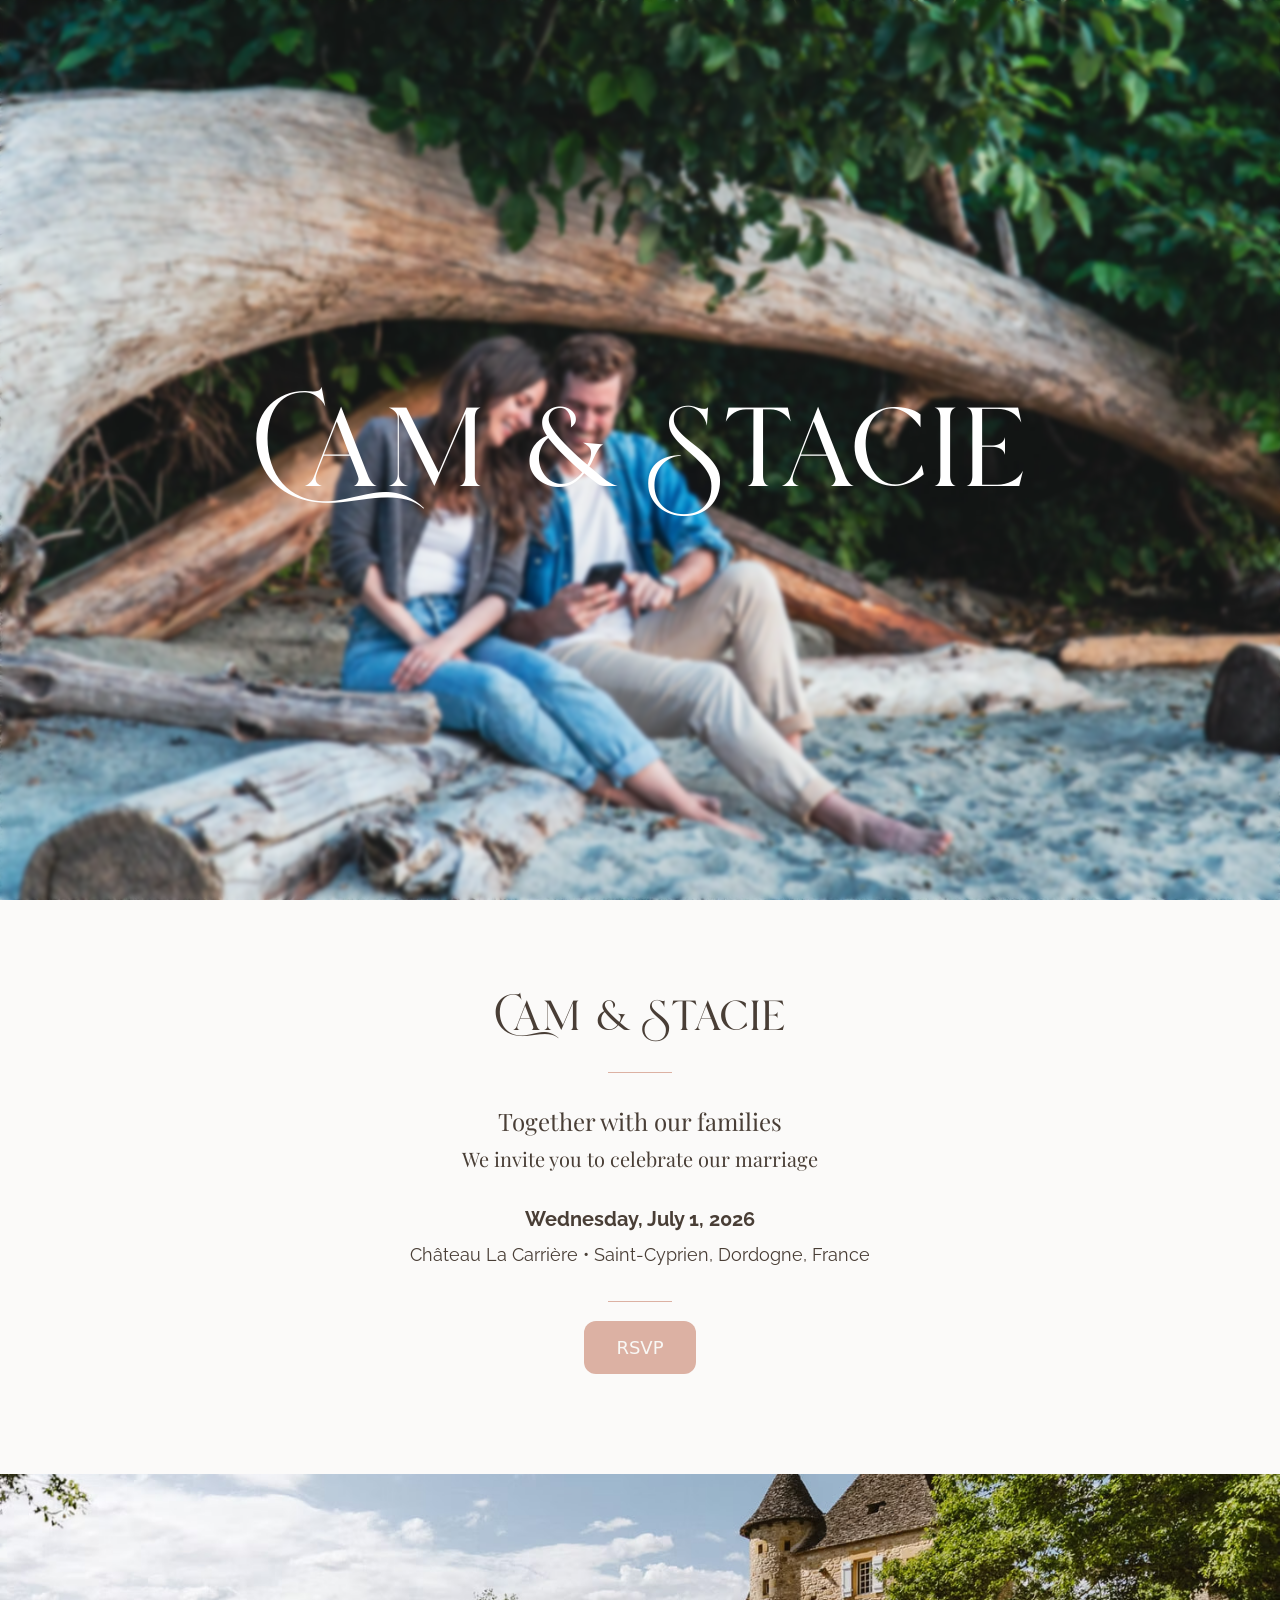
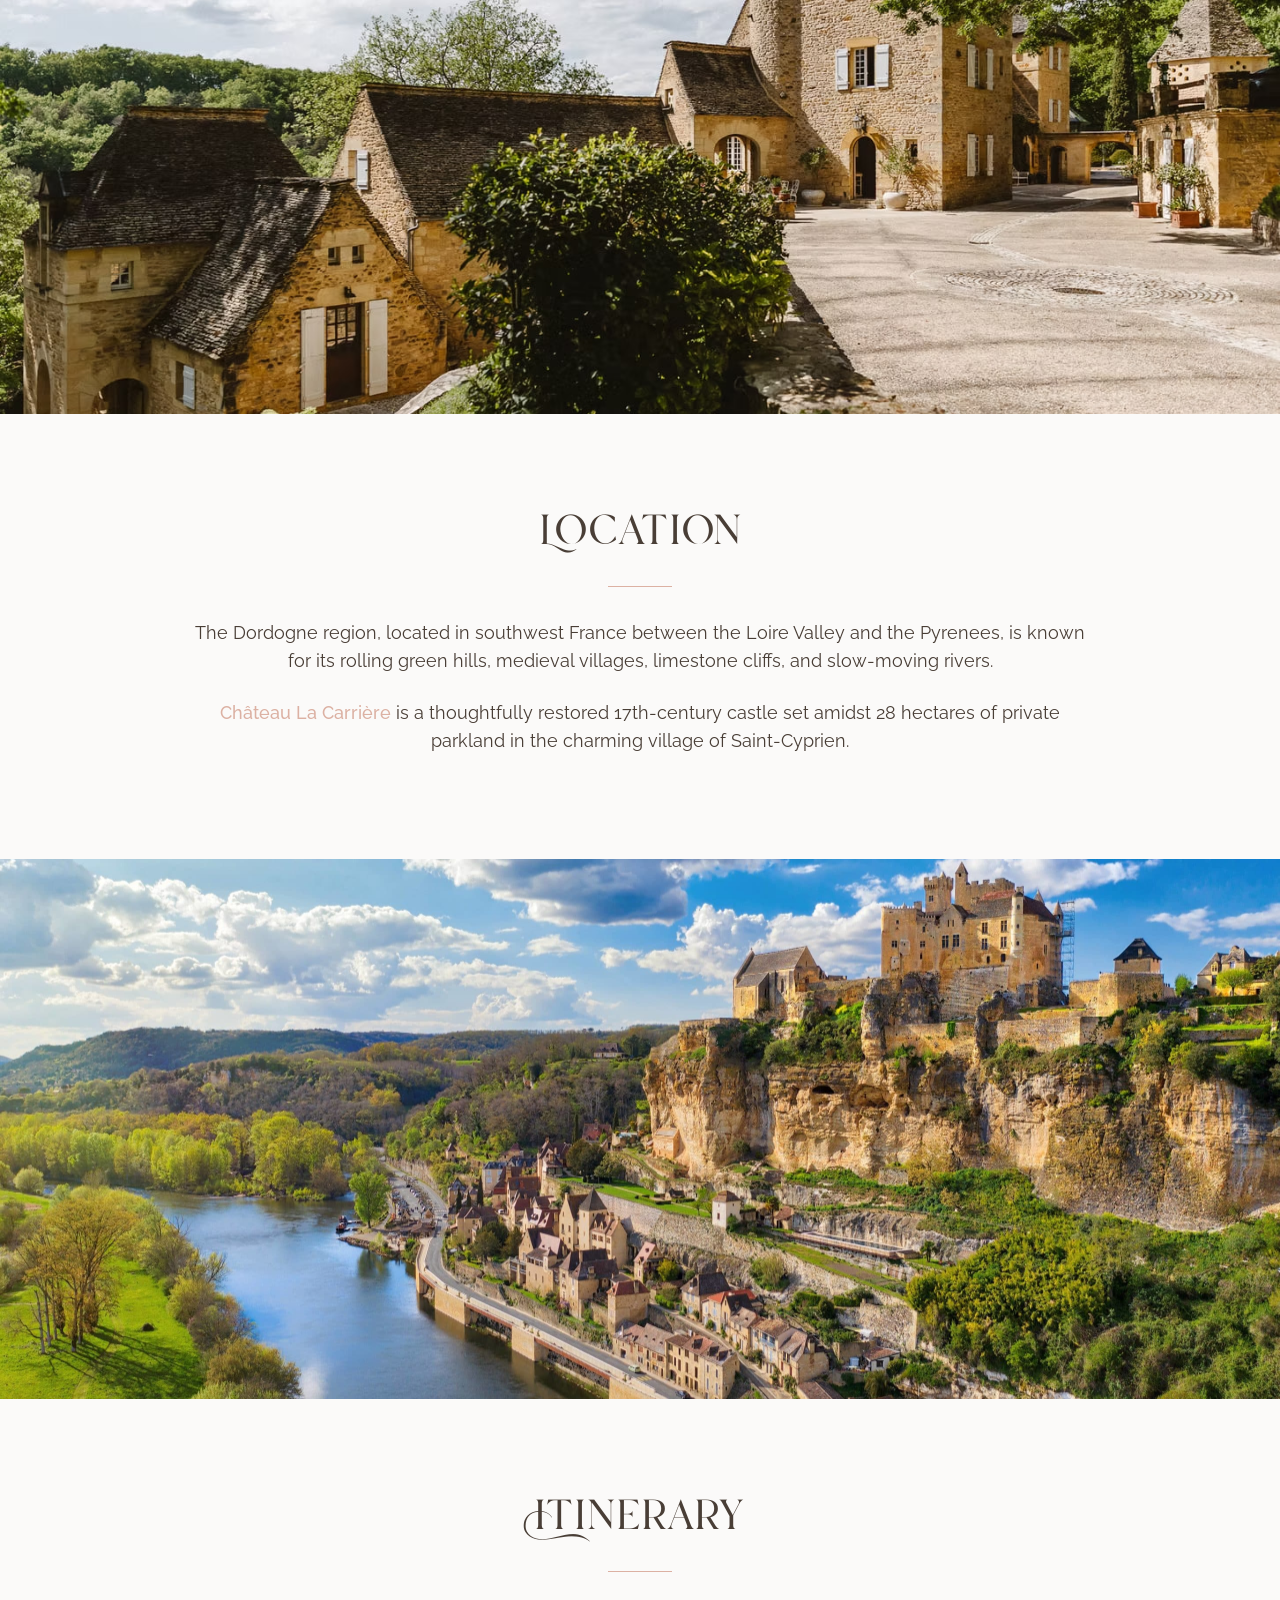
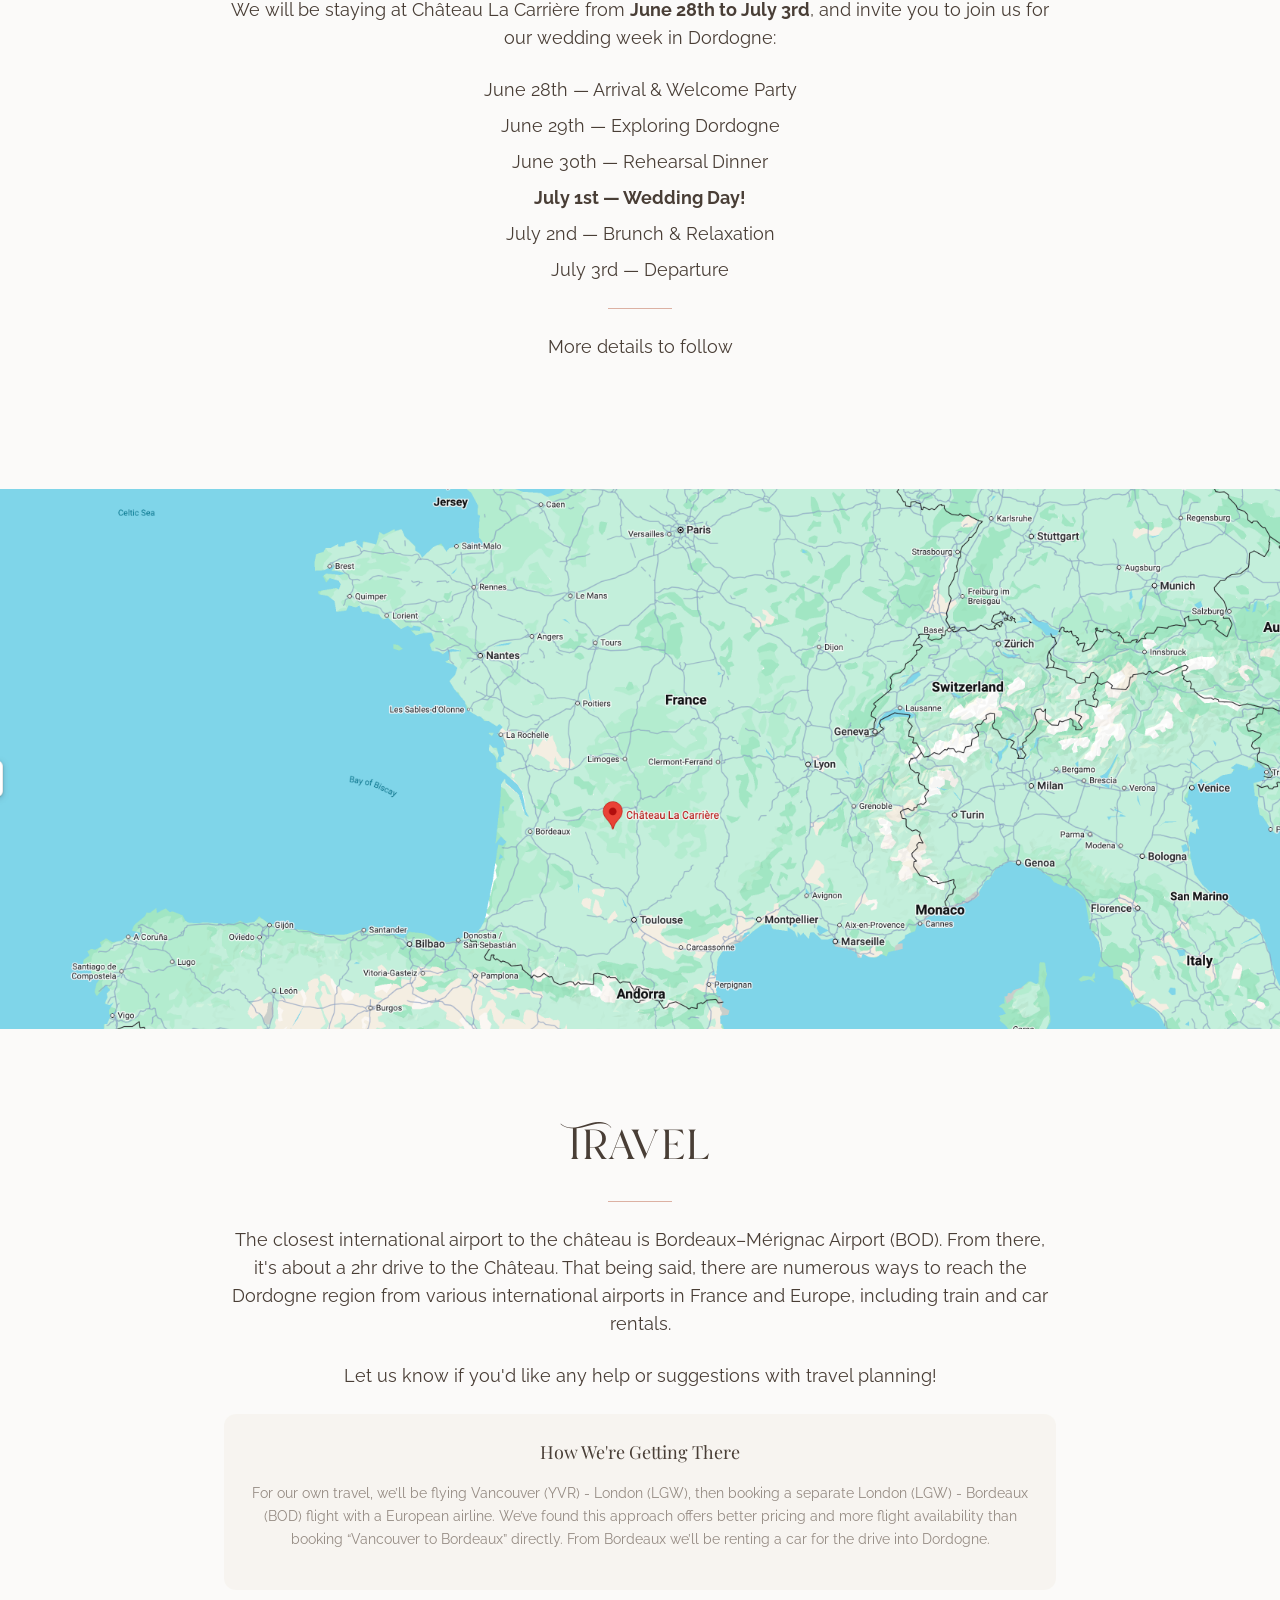
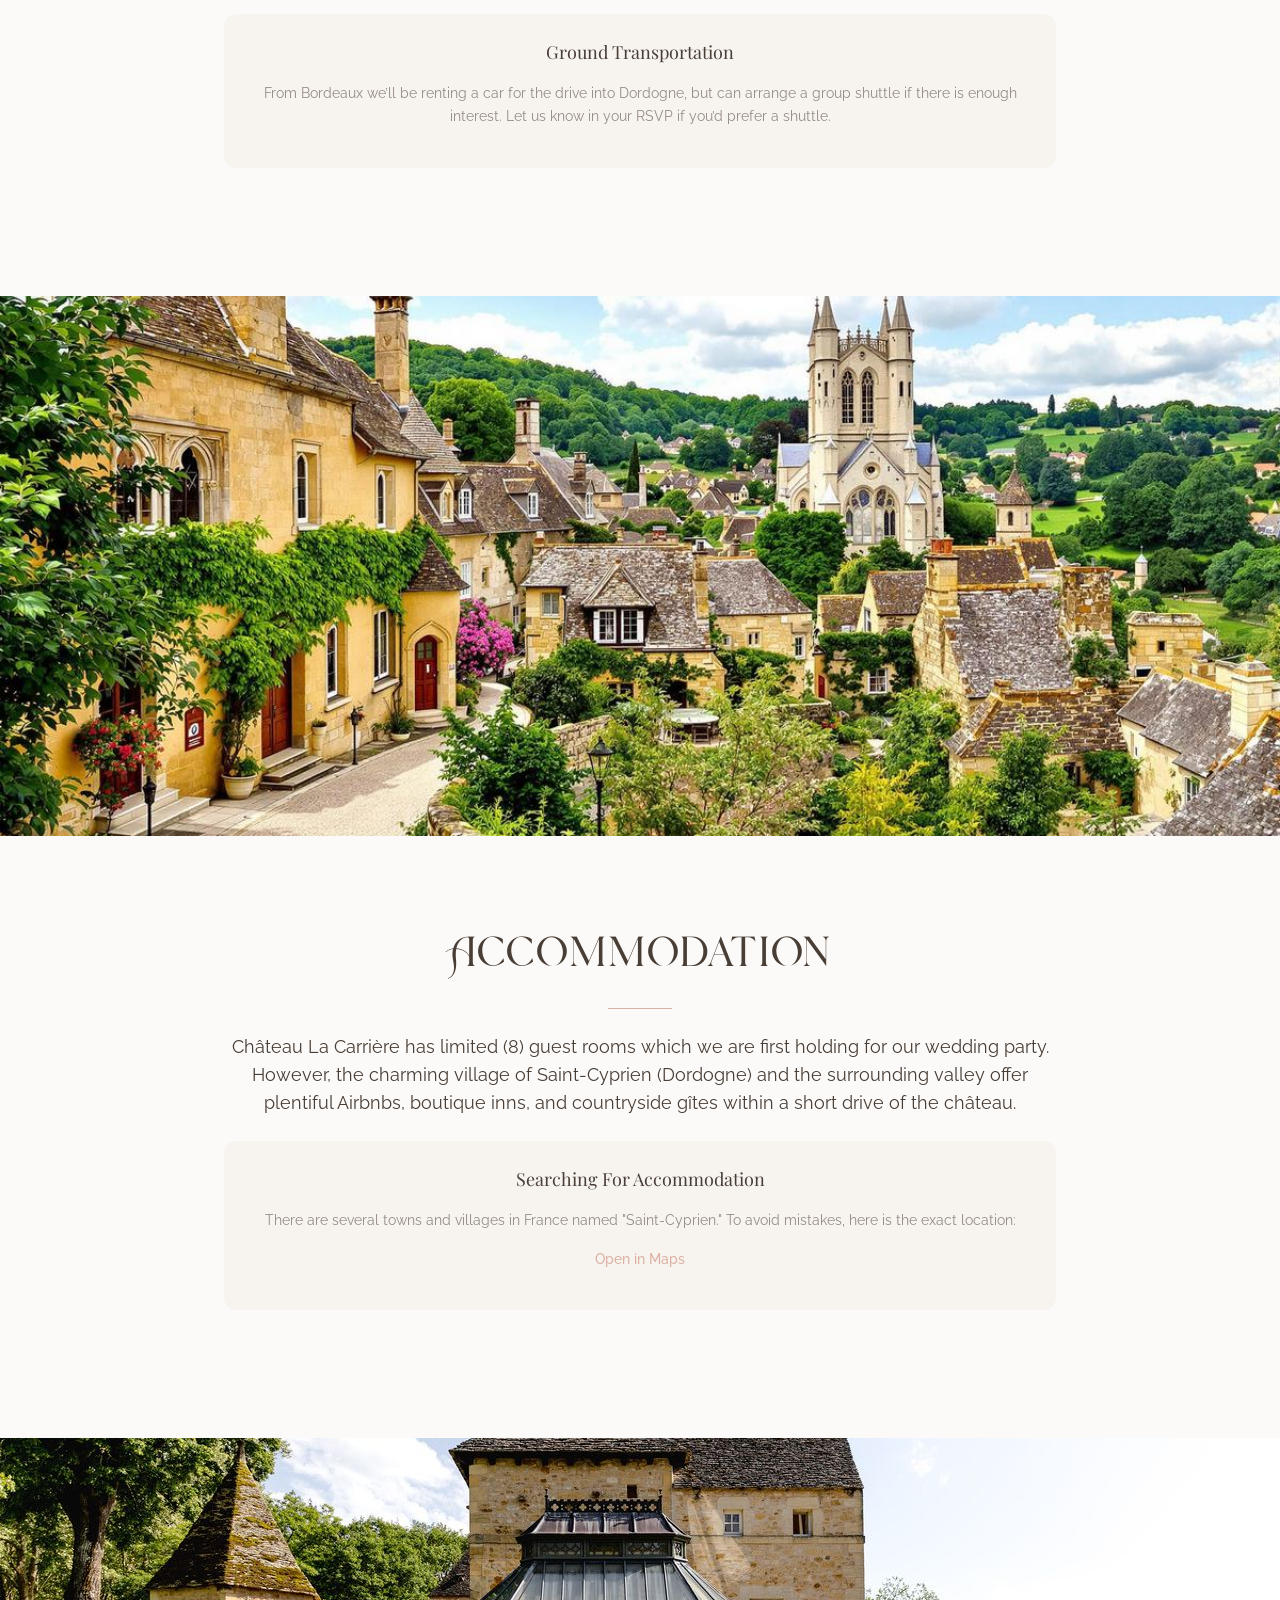
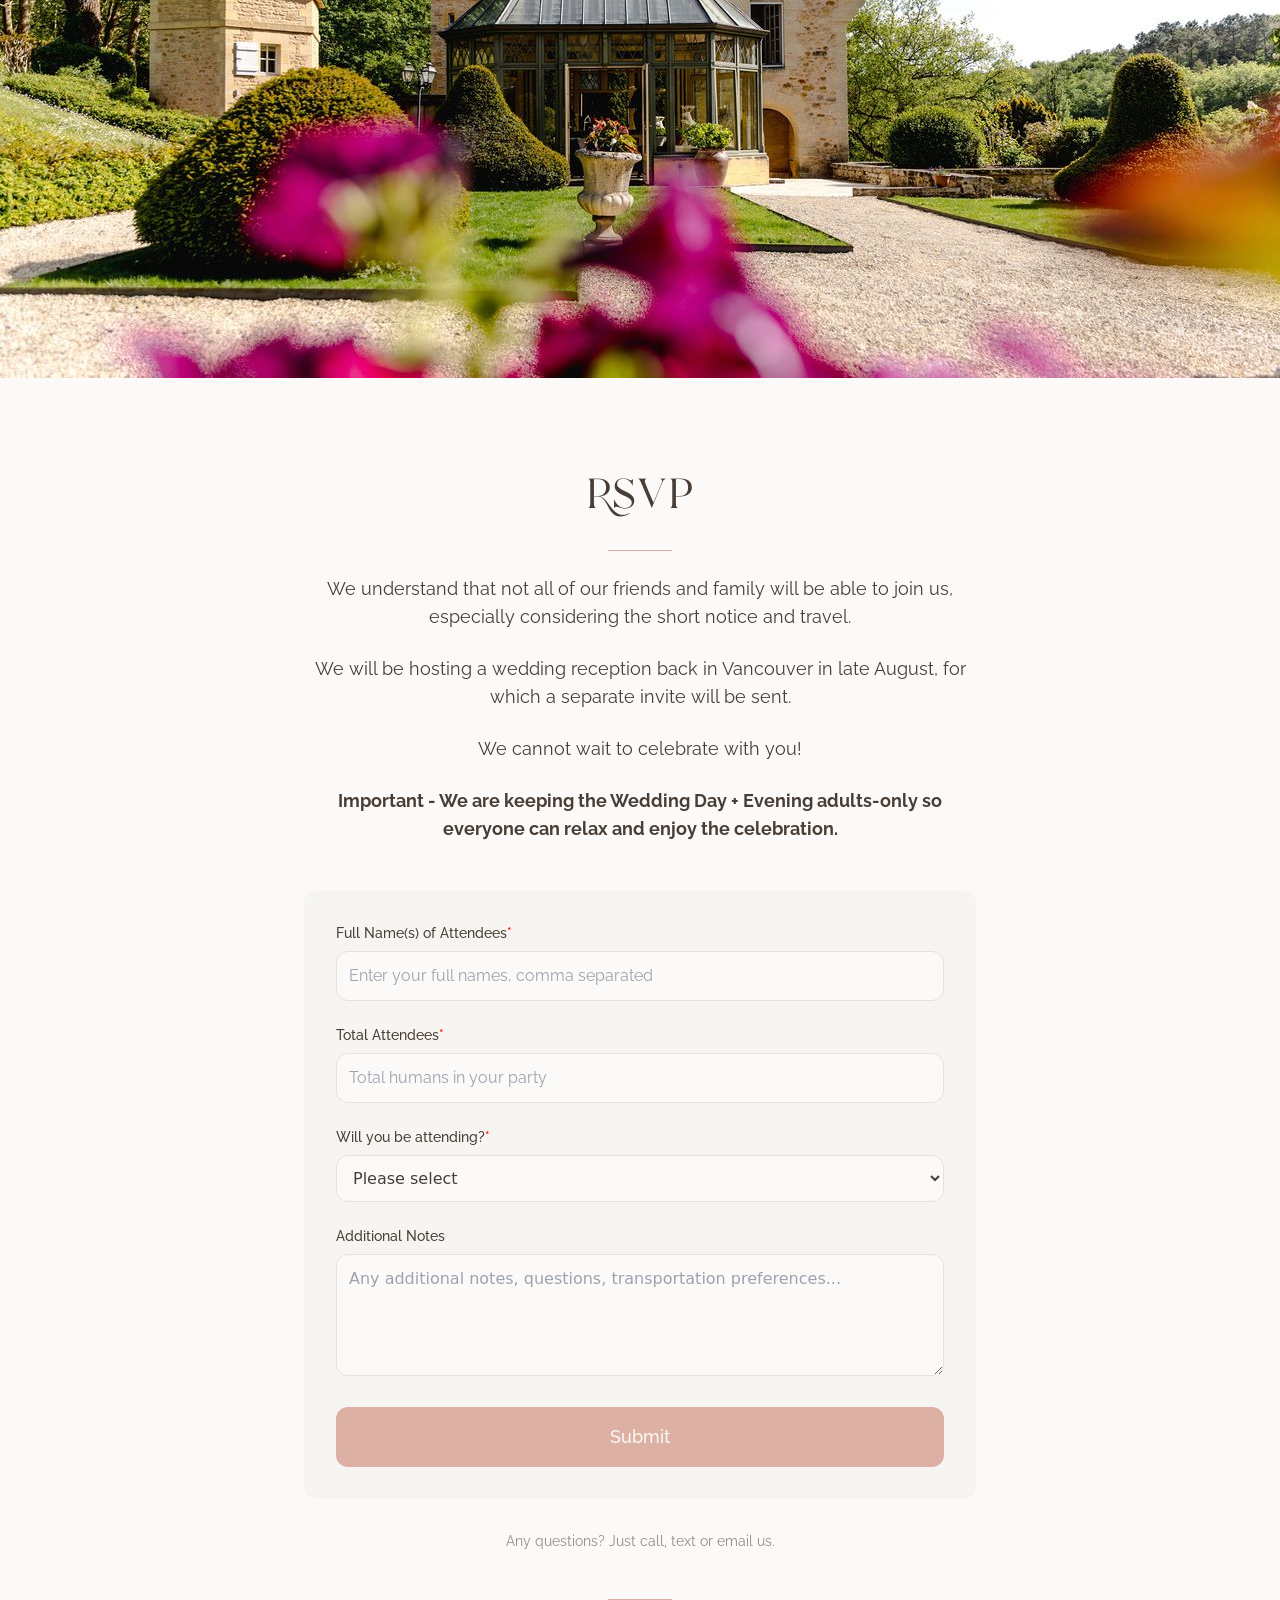
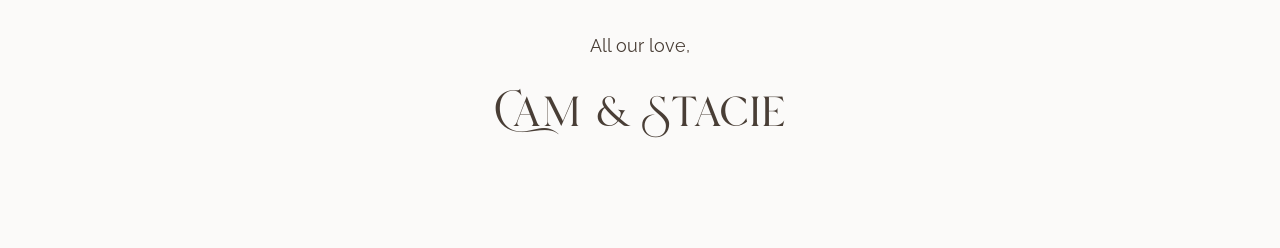
==== index.html @ cbefa472 "add note about kids" ====
<!DOCTYPE html>
<html lang="en">
  <head>
    <meta charset="UTF-8" />
    <meta name="viewport" content="width=device-width, initial-scale=1.0" />
    <meta http-equiv="X-UA-Compatible" content="ie=edge" />
    <title>Cam and Stacie</title>
    <link rel="icon" href="favicon.ico" type="image/x-icon" />
    <link rel="stylesheet" href="https://fonts.googleapis.com/css2?family=Playfair+Display:ital,wght@0,400..900;1,400..900&display=swap" />
    <link rel="stylesheet" href="https://fonts.googleapis.com/css2?family=Raleway:wght@100..900&display=swap" />
    <link rel="stylesheet" crossorigin href="index.css" />
    <style>
      @font-face {
        font-family: "Hello Paris Serif Regular";
        src: url("paris_regular.woff2") format("woff2");
        font-weight: normal;
        font-style: normal;
        font-display: swap; /* optional for better loading */
      }
      .heading-font {
        font-family: "Hello Paris Serif Regular";
        font-optical-sizing: auto;
      }
      p,
      input,
      label,
      button {
        font-family: "Raleway", sans-serif;
        font-optical-sizing: auto;
        font-weight: 400;
        font-style: normal;
      }
      .text-8xl {
        font-size: 8rem;
        line-height: 1;
      }
      .md\:text-10xl {
        font-size: 10rem;
        line-height: 1;
      }
      .px-10 {
        padding-left: 4rem;
        padding-right: 4rem;
      }
      html,
      body {
        overflow-x: hidden;
        max-width: 100%;
        scroll-behavior: smooth;
      }
    </style>
  </head>
  <body>
    <main>
      <!-- HERO -->
      <section id="hero" class="relative h-screen flex items-center justify-center overflow-hidden">
        <div class="absolute inset-0 bg-cover bg-center bg-no-repeat" style="background-image: url('hero.webp'); height: 100vh"></div>
        <div class="absolute inset-0 hero-overlay"></div>
        <div class="relative z-10 text-center text-white px-6 max-w-4xl mx-auto fade-in">
          <div class="mb-8">
            <h1 class="heading-font text-8xl md:text-10xl mb-4 text-white">Cam &amp; Stacie</h1>
          </div>
        </div>
      </section>
      <!-- INTRO -->
      <section id="intro" class="py-20">
        <div class="container mx-auto px-8">
          <div class="max-w-4xl mx-auto text-center">
            <h2 class="heading-font text-6xl mb-8 text-foreground">Cam &amp; Stacie</h2>
            <div class="w-16 h-px bg-primary mx-auto mb-8"></div>
            <div class="mb-8">
              <p class="font-serif text-xl md:text-2xl mb-2">Together with our families</p>
              <p class="font-serif text-lg md:text-xl">We invite you to celebrate our marriage</p>
            </div>
            <div class="mb-8">
              <p class="text-lg md:text-xl font-bold mb-2">Wednesday, July 1, 2026</p>
              <p class="text-base md:text-lg">Ch&acirc;teau La Carri&egrave;re • Saint-Cyprien, Dordogne, France</p>
            </div>
            <div class="w-16 h-px bg-primary mx-auto mb-8"></div>
            <div class="mb-8">
              <a href="#rsvp" class="w-full btn-wedding text-lg py-4">RSVP</a>
            </div>
          </div>
        </div>
      </section>
      <!-- BANNER -->
      <section class="relative flex items-center justify-center overflow-hidden" style="height: 60vh">
        <div
          class="absolute inset-0 bg-cover bg-center bg-no-repeat"
          style="background-image: url('chateau_hero.jpg'); width: 100%; height: auto; max-height: 60vh"></div>
      </section>
      <!-- LOCATION -->
      <section id="location" class="py-20">
        <div class="container mx-auto px-8">
          <div class="max-w-4xl mx-auto text-center">
            <h2 class="heading-font text-6xl mb-8 text-foreground">Location</h2>
            <div class="w-16 h-px bg-primary mx-auto mb-8"></div>
            <p class="text-base md:text-lg mb-6">
              The Dordogne region, located in southwest France between the Loire Valley and the Pyrenees, is known for its rolling green hills, medieval villages, limestone cliffs, and slow-moving rivers.
            </p>
            <p class="text-base md:text-lg mb-6">
              <a href="https://www.chateaulacarriere.com/" class="text-primary font-medium hover:underline">Ch&acirc;teau La Carri&egrave;re</a>
              is a thoughtfully restored 17th-century castle set amidst 28 hectares of private parkland in the charming village of Saint-Cyprien.
            </p>
          </div>
        </div>
      </section>
      <!-- BANNER -->
      <section class="relative flex items-center justify-center overflow-hidden" style="height: 60vh">
        <div
          class="absolute inset-0 bg-cover bg-center bg-no-repeat"
          style="background-image: url('beynac_hero.jpeg'); width: 100%; height: auto; max-height: 60vh"></div>
      </section>
      <!-- ITINERARY -->
      <section id="accommodation" class="py-20">
        <div class="container mx-auto px-8 max-w-4xl">
          <div class="text-center mb-12">
            <h2 class="heading-font text-6xl mb-8 text-foreground">Itinerary</h2>
            <div class="w-16 h-px bg-primary mx-auto mb-6"></div>
            <p class="text-base md:text-lg mb-6">
              We will be staying at Ch&acirc;teau La Carri&egrave;re from <span class="font-bold">June 28th to July 3rd</span>, and invite you to join us for our wedding week in Dordogne:
            </p>
            <p class="text-base md:text-lg mb-2">June 28th &mdash; Arrival & Welcome Party</p>
            <p class="text-base md:text-lg mb-2">June 29th &mdash; Exploring Dordogne</p>
            <p class="text-base md:text-lg mb-2">June 30th &mdash; Rehearsal Dinner</p>
            <p class="text-base md:text-lg mb-2 font-bold">July 1st &mdash; Wedding Day!</p>
            <p class="text-base md:text-lg mb-2">July 2nd &mdash; Brunch & Relaxation</p>
            <p class="text-base md:text-lg mb-6">July 3rd &mdash; Departure</p>
            <div class="w-16 h-px bg-primary mx-auto mb-6"></div>
            <div class="mb-6">
              <p class="text-base md:text-lg">More details to follow</p>
            </div>
          </div>
        </div>
      </section>
      <!-- BANNER -->
      <section class="relative flex items-center justify-center overflow-hidden" style="height: 60vh">
        <div
          class="absolute inset-0 bg-cover bg-center bg-no-repeat"
          style="background-image: url('france_map.png'); width: 100%; height: auto; max-height: 60vh"></div>
      </section>
      <!-- TRAVEL -->
      <section id="travel" class="py-20">
        <div class="container mx-auto px-8 max-w-4xl">
          <div class="text-center mb-12">
            <h2 class="heading-font text-6xl mb-8 text-foreground">Travel</h2>
            <div class="w-16 h-px bg-primary mx-auto mb-6"></div>
            <p class="text-base md:text-lg mb-6">
              The closest international airport to the château is Bordeaux–Mérignac Airport (BOD). From there, it's about a 2hr drive to the Ch&acirc;teau. That being said, there are numerous ways to reach the Dordogne region from various international airports in France and Europe, including train and car rentals.
            </p>
            <p class="text-base md:text-lg mb-6">
              Let us know if you'd like any help or suggestions with travel planning!
            </p>
            <div class="bg-wedding-cream/50 p-6 rounded-lg mb-6">
              <h4 class="font-serif text-lg mb-4 text-foreground">How We're Getting There</h4>
              <p class="text-muted-foreground text-sm leading-relaxed mb-4">
                For our own travel, we’ll be flying Vancouver (YVR) - London (LGW), then booking a separate London (LGW) - Bordeaux (BOD) flight with a European airline. We’ve found this approach offers better pricing and more flight availability than booking “Vancouver to Bordeaux” directly. From Bordeaux we’ll be renting a car for the drive into Dordogne.
              </p>
            </div>
            <div class="bg-wedding-cream/50 p-6 rounded-lg">
              <h4 class="font-serif text-lg mb-4 text-foreground">Ground Transportation</h4>
              <p class="text-muted-foreground text-sm leading-relaxed mb-4">
                From Bordeaux we’ll be renting a car for the drive into Dordogne, but can arrange a group shuttle if there is enough interest. Let us know in your RSVP if you’d prefer a shuttle.
              </p>
            </div>
          </div>
        </div>
      </section>
      <!-- BANNER -->
      <section class="relative flex items-center justify-center overflow-hidden" style="height: 60vh">
        <div
          class="absolute inset-0 bg-cover bg-center bg-no-repeat"
          style="background-image: url('dordogne_village.jpg'); width: 100%; height: auto; max-height: 60vh"></div>
      </section>
      <!-- ACCOMMODATION -->
      <section id="accommodation" class="py-20">
        <div class="container mx-auto px-8 max-w-4xl">
          <div class="text-center mb-12">
            <h2 class="heading-font text-6xl mb-8 text-foreground">Accommodation</h2>
            <div class="w-16 h-px bg-primary mx-auto mb-6"></div>
            <p class="text-base md:text-lg mb-6">
              Château La Carrière has limited (8) guest rooms which we are first holding for our wedding party. However, the charming village of Saint-Cyprien (Dordogne) and the surrounding valley offer plentiful Airbnbs, boutique inns, and countryside gîtes within a short drive of the château.
            </p>
            <div class="bg-wedding-cream/50 p-6 rounded-lg">
              <h4 class="font-serif text-lg mb-4 text-foreground">Searching For Accommodation</h4>
              <p class="text-muted-foreground text-sm leading-relaxed mb-4">
                There are several towns and villages in France named "Saint-Cyprien." To avoid mistakes, here is the exact location:
              </p>
              <p class="text-muted-foreground text-sm leading-relaxed mb-4">
                <a href="https://maps.app.goo.gl/zNsiE9Jf7Z8D1D6q9" class="text-primary font-medium hover:underline">Open in Maps</a>
              </p>
            </div>
          </div>
        </div>
      </section>
      <!-- BANNER -->
      <section class="relative flex items-center justify-center overflow-hidden" style="height: 60vh">
        <div
          class="absolute inset-0 bg-cover bg-center bg-no-repeat"
          style="background-image: url('chateau_courtyard.jpg'); width: 100%; height: auto; max-height: 60vh"></div>
      </section>
      <!-- RSVP -->
      <section id="rsvp" class="py-20">
        <div class="container mx-auto px-6">
          <div class="max-w-2xl mx-auto">
            <div class="text-center mb-12">
              <h2 class="heading-font text-6xl mb-8 text-foreground">Rsvp</h2>
              <div class="w-16 h-px bg-primary mx-auto mb-6"></div>
              <p class="text-base md:text-lg mb-6">
                We understand that not all of our friends and family will be able to join us, especially considering the short notice and travel.
              </p>
              <p class="text-base md:text-lg mb-6">
                We will be hosting a wedding reception back in Vancouver in late August, for which a separate invite will be sent.
              </p>
              <p class="text-base md:text-lg mb-6">We cannot wait to celebrate with you!</p>
              <p class="text-base md:text-lg font-bold mb-6">Important - We are keeping the Wedding Day + Evening adults-only so everyone can relax and enjoy the celebration.</p>
            </div>
            <div class="bg-card rounded-lg shadow-[var(--shadow-elegant)] p-8">
              <form
                class="space-y-6"
                name="gform"
                id="gform"
                enctype="text/plain"
                action="https://docs.google.com/forms/d/e/1FAIpQLSdCtmbN4surOIk3QXTd4i5gzvsNH6dBqeSOg66dSkHHOVNh7A/formResponse?"
                target="hidden_iframe"
                onsubmit="submitted=true;">
                <div>
                  <label for="entry.739718287" class="block text-sm font-medium text-foreground mb-2"
                    >Full Name(s) of Attendees<span style="color: red">*</span></label
                  >
                  <input
                    type="text"
                    id="entry.739718287"
                    name="entry.739718287"
                    required
                    class="w-full p-3 border border-border rounded-lg bg-background text-foreground focus:ring-2 focus:ring-primary focus:border-transparent"
                    placeholder="Enter your full names, comma separated"
                    value="" />
                </div>
                <div>
                  <label for="entry.44731466" class="block text-sm font-medium text-foreground mb-2">Total Attendees<span style="color: red">*</span></label>
                  <input
                    type="number"
                    placeholder="Total humans in your party"
                    required
                    id="entry.44731466"
                    name="entry.44731466"
                    class="w-full p-3 border border-border rounded-lg bg-background text-foreground focus:ring-2 focus:ring-primary focus:border-transparent" />
                </div>
                <div>
                  <label for="entry.1204989593" class="block text-sm font-medium text-foreground mb-2">Will you be attending?<span style="color: red">*</span></label>
                  <select
                    id="entry.1204989593"
                    name="entry.1204989593"
                    required=""
                    class="w-full p-3 border border-border rounded-lg bg-background text-foreground focus:ring-2 focus:ring-primary focus:border-transparent">
                    <option value="">Please select</option>
                    <option value="all">Yes &mdash; Wedding Day and Welcome Party</option>
                    <option value="all_maybe">Yes &mdash; Wedding Day, maybe Welcome Party</option>
                    <option value="wedding_only">Yes &mdash; Wedding Day only</option>
                    <option value="no">Regrets</option>
                  </select>
                </div>
                <div>
                  <label for="entry.770752878" class="block text-sm font-medium text-foreground mb-2">Additional Notes</label>
                  <textarea
                    id="entry.770752878"
                    name="entry.770752878"
                    rows="4"
                    class="w-full p-3 border border-border rounded-lg bg-background text-foreground focus:ring-2 focus:ring-primary focus:border-transparent"
                    placeholder="Any additional notes, questions, transportation preferences..."></textarea>
                </div>
                <button type="submit" class="w-full btn-wedding text-lg py-4">Submit</button>
              </form>
              <iframe name="hidden_iframe" id="hidden_iframe" style="display: none" onload="if(submitted) {}"></iframe>
            </div>
            <div class="max-w-4xl mx-auto text-center">
              <div class="mt-8 text-center mb-12">
                <p class="text-sm text-muted-foreground mb-4">Any questions? Just call, text or email us.</p>
              </div>
              <div class="w-16 h-px bg-primary mx-auto mb-8"></div>
              <div class="mb-4">
                <p class="text-base md:text-lg">All our love,</p>
              </div>
              <h2 class="heading-font text-6xl mb-8 text-foreground">Cam & Stacie</h2>
            </div>
          </div>
        </div>
      </section>
    </main>
  </body>
  <script>
    var submitted = false;
    document.addEventListener("DOMContentLoaded", () => {
      const form = document.getElementById("gform");

      form.addEventListener("submit", (e) => {
        // Lock current height so we can animate from it
        const startHeight = form.offsetHeight + "px";
        form.style.height = startHeight;
        form.style.overflow = "hidden";
        form.style.transition = "opacity 0.8s ease, height 0.8s ease";

        // Kick off fade + collapse on the next animation frame
        requestAnimationFrame(() => {
          form.style.opacity = "0";
          form.style.height = "0";
        });

        // After transition completes: hide form, then insert message
        form.addEventListener(
          "transitionend",
          () => {
            form.style.display = "none";

            const msg = document.createElement("div");
            msg.textContent = "Thank you so much!";
            form.parentNode.insertBefore(msg, form);
          },
          { once: true }
        );
      });
    });
  </script>
</html>
---- index.css ----
*,
:before,
:after {
  --tw-border-spacing-x: 0;
  --tw-border-spacing-y: 0;
  --tw-translate-x: 0;
  --tw-translate-y: 0;
  --tw-rotate: 0;
  --tw-skew-x: 0;
  --tw-skew-y: 0;
  --tw-scale-x: 1;
  --tw-scale-y: 1;
  --tw-pan-x: ;
  --tw-pan-y: ;
  --tw-pinch-zoom: ;
  --tw-scroll-snap-strictness: proximity;
  --tw-gradient-from-position: ;
  --tw-gradient-via-position: ;
  --tw-gradient-to-position: ;
  --tw-ordinal: ;
  --tw-slashed-zero: ;
  --tw-numeric-figure: ;
  --tw-numeric-spacing: ;
  --tw-numeric-fraction: ;
  --tw-ring-inset: ;
  --tw-ring-offset-width: 0px;
  --tw-ring-offset-color: #fff;
  --tw-ring-color: rgb(59 130 246 / 0.5);
  --tw-ring-offset-shadow: 0 0 #0000;
  --tw-ring-shadow: 0 0 #0000;
  --tw-shadow: 0 0 #0000;
  --tw-shadow-colored: 0 0 #0000;
  --tw-blur: ;
  --tw-brightness: ;
  --tw-contrast: ;
  --tw-grayscale: ;
  --tw-hue-rotate: ;
  --tw-invert: ;
  --tw-saturate: ;
  --tw-sepia: ;
  --tw-drop-shadow: ;
  --tw-backdrop-blur: ;
  --tw-backdrop-brightness: ;
  --tw-backdrop-contrast: ;
  --tw-backdrop-grayscale: ;
  --tw-backdrop-hue-rotate: ;
  --tw-backdrop-invert: ;
  --tw-backdrop-opacity: ;
  --tw-backdrop-saturate: ;
  --tw-backdrop-sepia: ;
  --tw-contain-size: ;
  --tw-contain-layout: ;
  --tw-contain-paint: ;
  --tw-contain-style: ;
}
::backdrop {
  --tw-border-spacing-x: 0;
  --tw-border-spacing-y: 0;
  --tw-translate-x: 0;
  --tw-translate-y: 0;
  --tw-rotate: 0;
  --tw-skew-x: 0;
  --tw-skew-y: 0;
  --tw-scale-x: 1;
  --tw-scale-y: 1;
  --tw-pan-x: ;
  --tw-pan-y: ;
  --tw-pinch-zoom: ;
  --tw-scroll-snap-strictness: proximity;
  --tw-gradient-from-position: ;
  --tw-gradient-via-position: ;
  --tw-gradient-to-position: ;
  --tw-ordinal: ;
  --tw-slashed-zero: ;
  --tw-numeric-figure: ;
  --tw-numeric-spacing: ;
  --tw-numeric-fraction: ;
  --tw-ring-inset: ;
  --tw-ring-offset-width: 0px;
  --tw-ring-offset-color: #fff;
  --tw-ring-color: rgb(59 130 246 / 0.5);
  --tw-ring-offset-shadow: 0 0 #0000;
  --tw-ring-shadow: 0 0 #0000;
  --tw-shadow: 0 0 #0000;
  --tw-shadow-colored: 0 0 #0000;
  --tw-blur: ;
  --tw-brightness: ;
  --tw-contrast: ;
  --tw-grayscale: ;
  --tw-hue-rotate: ;
  --tw-invert: ;
  --tw-saturate: ;
  --tw-sepia: ;
  --tw-drop-shadow: ;
  --tw-backdrop-blur: ;
  --tw-backdrop-brightness: ;
  --tw-backdrop-contrast: ;
  --tw-backdrop-grayscale: ;
  --tw-backdrop-hue-rotate: ;
  --tw-backdrop-invert: ;
  --tw-backdrop-opacity: ;
  --tw-backdrop-saturate: ;
  --tw-backdrop-sepia: ;
  --tw-contain-size: ;
  --tw-contain-layout: ;
  --tw-contain-paint: ;
  --tw-contain-style: ;
}
*,
:before,
:after {
  box-sizing: border-box;
  border-width: 0;
  border-style: solid;
  border-color: #e5e7eb;
}
:before,
:after {
  --tw-content: "";
}
html,
:host {
  line-height: 1.5;
  -webkit-text-size-adjust: 100%;
  -moz-tab-size: 4;
  -o-tab-size: 4;
  tab-size: 4;
  font-family: Inter, system-ui, sans-serif;
  font-feature-settings: normal;
  font-variation-settings: normal;
  -webkit-tap-highlight-color: transparent;
}
body {
  margin: 0;
  line-height: inherit;
}
hr {
  height: 0;
  color: inherit;
  border-top-width: 1px;
}
abbr:where([title]) {
  -webkit-text-decoration: underline dotted;
  text-decoration: underline dotted;
}
h1,
h2,
h3,
h4,
h5,
h6 {
  font-size: inherit;
  font-weight: inherit;
}
a {
  color: inherit;
  text-decoration: inherit;
}
b,
strong {
  font-weight: bolder;
}
code,
kbd,
samp,
pre {
  font-family: ui-monospace, SFMono-Regular, Menlo, Monaco, Consolas,
    Liberation Mono, Courier New, monospace;
  font-feature-settings: normal;
  font-variation-settings: normal;
  font-size: 1em;
}
small {
  font-size: 80%;
}
sub,
sup {
  font-size: 75%;
  line-height: 0;
  position: relative;
  vertical-align: baseline;
}
sub {
  bottom: -0.25em;
}
sup {
  top: -0.5em;
}
table {
  text-indent: 0;
  border-color: inherit;
  border-collapse: collapse;
}
button,
input,
optgroup,
select,
textarea {
  font-family: inherit;
  font-feature-settings: inherit;
  font-variation-settings: inherit;
  font-size: 100%;
  font-weight: inherit;
  line-height: inherit;
  letter-spacing: inherit;
  color: inherit;
  margin: 0;
  padding: 0;
}
button,
select {
  text-transform: none;
}
button,
input:where([type="button"]),
input:where([type="reset"]),
input:where([type="submit"]) {
  -webkit-appearance: button;
  background-color: transparent;
  background-image: none;
}
:-moz-focusring {
  outline: auto;
}
:-moz-ui-invalid {
  box-shadow: none;
}
progress {
  vertical-align: baseline;
}
::-webkit-inner-spin-button,
::-webkit-outer-spin-button {
  height: auto;
}
[type="search"] {
  -webkit-appearance: textfield;
  outline-offset: -2px;
}
::-webkit-search-decoration {
  -webkit-appearance: none;
}
::-webkit-file-upload-button {
  -webkit-appearance: button;
  font: inherit;
}
summary {
  display: list-item;
}
blockquote,
dl,
dd,
h1,
h2,
h3,
h4,
h5,
h6,
hr,
figure,
p,
pre {
  margin: 0;
}
fieldset {
  margin: 0;
  padding: 0;
}
legend {
  padding: 0;
}
ol,
ul,
menu {
  list-style: none;
  margin: 0;
  padding: 0;
}
dialog {
  padding: 0;
}
textarea {
  resize: vertical;
}
input::-moz-placeholder,
textarea::-moz-placeholder {
  opacity: 1;
  color: #9ca3af;
}
input::placeholder,
textarea::placeholder {
  opacity: 1;
  color: #9ca3af;
}
button,
[role="button"] {
  cursor: pointer;
}
:disabled {
  cursor: default;
}
img,
svg,
video,
canvas,
audio,
iframe,
embed,
object {
  display: block;
  vertical-align: middle;
}
img,
video {
  max-width: 100%;
  height: auto;
}
[hidden]:where(:not([hidden="until-found"])) {
  display: none;
}
:root {
  --background: 35 20% 98%;
  --foreground: 25 15% 25%;
  --card: 35 25% 96%;
  --card-foreground: 25 15% 25%;
  --popover: 35 25% 95%;
  --popover-foreground: 25 15% 25%;
  --primary: 15 45% 75%;
  --primary-foreground: 35 25% 97%;
  --secondary: 40 30% 94%;
  --secondary-foreground: 25 15% 25%;
  --muted: 35 15% 91%;
  --muted-foreground: 25 8% 55%;
  --accent: 350 35% 85%;
  --accent-foreground: 25 15% 25%;
  --wedding-rose: 15 45% 75%;
  --wedding-blush: 350 35% 85%;
  --wedding-sage: 90 20% 85%;
  --wedding-cream: 40 30% 93%;
  --wedding-champagne: 45 35% 88%;
  --gradient-hero: linear-gradient(
    135deg,
    hsl(25 15% 25% / 0.4),
    hsl(15 45% 75% / 0.3)
  );
  --gradient-section: linear-gradient(180deg, hsl(35 25% 97%), hsl(40 30% 94%));
  --gradient-accent: linear-gradient(90deg, hsl(350 35% 85%), hsl(15 45% 75%));
  --shadow-soft: 0 4px 20px hsl(25 15% 25% / 0.1);
  --shadow-elegant: 0 8px 40px hsl(15 45% 75% / 0.15);
  --destructive: 0 84.2% 60.2%;
  --destructive-foreground: 210 40% 98%;
  --border: 35 20% 88%;
  --input: 35 20% 88%;
  --ring: 15 45% 75%;
  --radius: 0.75rem;
  --sidebar-background: 0 0% 98%;
  --sidebar-foreground: 240 5.3% 26.1%;
  --sidebar-primary: 240 5.9% 10%;
  --sidebar-primary-foreground: 0 0% 98%;
  --sidebar-accent: 240 4.8% 95.9%;
  --sidebar-accent-foreground: 240 5.9% 10%;
  --sidebar-border: 220 13% 91%;
  --sidebar-ring: 217.2 91.2% 59.8%;
}
.dark {
  --background: 222.2 84% 4.9%;
  --foreground: 210 40% 98%;
  --card: 222.2 84% 4.9%;
  --card-foreground: 210 40% 98%;
  --popover: 222.2 84% 4.9%;
  --popover-foreground: 210 40% 98%;
  --primary: 210 40% 98%;
  --primary-foreground: 222.2 47.4% 11.2%;
  --secondary: 217.2 32.6% 17.5%;
  --secondary-foreground: 210 40% 98%;
  --muted: 217.2 32.6% 17.5%;
  --muted-foreground: 215 20.2% 65.1%;
  --accent: 217.2 32.6% 17.5%;
  --accent-foreground: 210 40% 98%;
  --destructive: 0 62.8% 30.6%;
  --destructive-foreground: 210 40% 98%;
  --border: 217.2 32.6% 17.5%;
  --input: 217.2 32.6% 17.5%;
  --ring: 212.7 26.8% 83.9%;
  --sidebar-background: 240 5.9% 10%;
  --sidebar-foreground: 240 4.8% 95.9%;
  --sidebar-primary: 224.3 76.3% 48%;
  --sidebar-primary-foreground: 0 0% 100%;
  --sidebar-accent: 240 3.7% 15.9%;
  --sidebar-accent-foreground: 240 4.8% 95.9%;
  --sidebar-border: 240 3.7% 15.9%;
  --sidebar-ring: 217.2 91.2% 59.8%;
}
* {
  border-color: hsl(var(--border));
}
body {
  background-color: hsl(var(--background));
  color: hsl(var(--foreground));
  scroll-behavior: smooth;
}
.container {
  width: 100%;
  margin-right: auto;
  margin-left: auto;
  padding-right: 2rem;
  padding-left: 2rem;
}
@media (min-width: 1400px) {
  .container {
    max-width: 1400px;
  }
}
.hero-overlay {
/*   background: var(--gradient-hero); */
  -webkit-backdrop-filter: blur(2px);
  backdrop-filter: blur(2px);
}
.section-gradient {
  background: var(--gradient-section);
}
.btn-wedding {
  border-radius: var(--radius);
  background-color: hsl(var(--primary));
  padding: 0.75rem 2rem;
  font-weight: 500;
  color: hsl(var(--primary-foreground));
  transition-property: all;
  transition-timing-function: cubic-bezier(0.4, 0, 0.2, 1);
  transition-duration: 0.3s;
  animation-duration: 0.3s;
}
.btn-wedding:hover {
  background-color: hsl(var(--primary) / 0.9);
}
.btn-wedding {
  --tw-shadow-color: var(--shadow-soft);
  --tw-shadow: var(--tw-shadow-colored);
}
.btn-wedding-outline {
  border-radius: var(--radius);
  border-width: 2px;
  border-color: hsl(var(--primary));
  padding: 0.75rem 2rem;
  font-weight: 500;
  color: hsl(var(--primary));
  transition-property: all;
  transition-timing-function: cubic-bezier(0.4, 0, 0.2, 1);
  transition-duration: 0.3s;
  animation-duration: 0.3s;
}
.btn-wedding-outline:hover {
  background-color: hsl(var(--primary));
  color: hsl(var(--primary-foreground));
}
.fade-in-up {
  animation: fadeInUp 0.8s ease-out forwards;
}
.fade-in {
  animation: fadeIn 1s ease-out forwards;
}
.sr-only {
  position: absolute;
  width: 1px;
  height: 1px;
  padding: 0;
  margin: -1px;
  overflow: hidden;
  clip: rect(0, 0, 0, 0);
  white-space: nowrap;
  border-width: 0;
}
.pointer-events-none {
  pointer-events: none;
}
.pointer-events-auto {
  pointer-events: auto;
}
.visible {
  visibility: visible;
}
.invisible {
  visibility: hidden;
}
.fixed {
  position: fixed;
}
.absolute {
  position: absolute;
}
.relative {
  position: relative;
}
.inset-0 {
  top: 0;
  right: 0;
  bottom: 0;
  left: 0;
}
.inset-x-0 {
  left: 0;
  right: 0;
}
.inset-y-0 {
  top: 0;
  bottom: 0;
}
.-bottom-12 {
  bottom: -3rem;
}
.-left-12 {
  left: -3rem;
}
.-right-12 {
  right: -3rem;
}
.-top-12 {
  top: -3rem;
}
.bottom-0 {
  bottom: 0;
}
.bottom-8 {
  bottom: 2rem;
}
.left-0 {
  left: 0;
}
.left-1 {
  left: 0.25rem;
}
.left-1\/2 {
  left: 50%;
}
.left-2 {
  left: 0.5rem;
}
.left-8 {
  left: 2rem;
}
.left-\[50\%\] {
  left: 50%;
}
.right-0 {
  right: 0;
}
.right-1 {
  right: 0.25rem;
}
.right-2 {
  right: 0.5rem;
}
.right-3 {
  right: 0.75rem;
}
.right-4 {
  right: 1rem;
}
.top-0 {
  top: 0;
}
.top-1\.5 {
  top: 0.375rem;
}
.top-1\/2 {
  top: 50%;
}
.top-2 {
  top: 0.5rem;
}
.top-3\.5 {
  top: 0.875rem;
}
.top-4 {
  top: 1rem;
}
.top-\[1px\] {
  top: 1px;
}
.top-\[50\%\] {
  top: 50%;
}
.top-\[60\%\] {
  top: 60%;
}
.top-full {
  top: 100%;
}
.z-10 {
  z-index: 10;
}
.z-20 {
  z-index: 20;
}
.z-50 {
  z-index: 50;
}
.z-\[100\] {
  z-index: 100;
}
.z-\[1\] {
  z-index: 1;
}
.-mx-1 {
  margin-left: -0.25rem;
  margin-right: -0.25rem;
}
.mx-2 {
  margin-left: 0.5rem;
  margin-right: 0.5rem;
}
.mx-3\.5 {
  margin-left: 0.875rem;
  margin-right: 0.875rem;
}
.mx-auto {
  margin-left: auto;
  margin-right: auto;
}
.my-0\.5 {
  margin-top: 0.125rem;
  margin-bottom: 0.125rem;
}
.my-1 {
  margin-top: 0.25rem;
  margin-bottom: 0.25rem;
}
.-ml-4 {
  margin-left: -1rem;
}
.-mt-4 {
  margin-top: -1rem;
}
.mb-1 {
  margin-bottom: 0.25rem;
}
.mb-12 {
  margin-bottom: 3rem;
}
.mb-2 {
  margin-bottom: 0.5rem;
}
.mb-3 {
  margin-bottom: 0.75rem;
}
.mb-4 {
  margin-bottom: 1rem;
}
.mb-6 {
  margin-bottom: 1.5rem;
}
.mb-8 {
  margin-bottom: 2rem;
}
.ml-1 {
  margin-left: 0.25rem;
}
.ml-20 {
  margin-left: 5rem;
}
.ml-auto {
  margin-left: auto;
}
.mr-2 {
  margin-right: 0.5rem;
}
.mt-1\.5 {
  margin-top: 0.375rem;
}
.mt-12 {
  margin-top: 3rem;
}
.mt-2 {
  margin-top: 0.5rem;
}
.mt-24 {
  margin-top: 6rem;
}
.mt-4 {
  margin-top: 1rem;
}
.mt-8 {
  margin-top: 2rem;
}
.mt-auto {
  margin-top: auto;
}
.block {
  display: block;
}
.flex {
  display: flex;
}
.inline-flex {
  display: inline-flex;
}
.table {
  display: table;
}
.grid {
  display: grid;
}
.hidden {
  display: none;
}
.aspect-square {
  aspect-ratio: 1 / 1;
}
.aspect-video {
  aspect-ratio: 16 / 9;
}
.size-4 {
  width: 1rem;
  height: 1rem;
}
.h-1\.5 {
  height: 0.375rem;
}
.h-10 {
  height: 2.5rem;
}
.h-11 {
  height: 2.75rem;
}
.h-12 {
  height: 3rem;
}
.h-16 {
  height: 4rem;
}
.h-2 {
  height: 0.5rem;
}
.h-2\.5 {
  height: 0.625rem;
}
.h-3 {
  height: 0.75rem;
}
.h-3\.5 {
  height: 0.875rem;
}
.h-4 {
  height: 1rem;
}
.h-48 {
  height: 12rem;
}
.h-5 {
  height: 1.25rem;
}
.h-6 {
  height: 1.5rem;
}
.h-7 {
  height: 1.75rem;
}
.h-8 {
  height: 2rem;
}
.h-9 {
  height: 2.25rem;
}
.h-\[1px\] {
  height: 1px;
}
.h-\[var\(--radix-navigation-menu-viewport-height\)\] {
  height: var(--radix-navigation-menu-viewport-height);
}
.h-\[var\(--radix-select-trigger-height\)\] {
  height: var(--radix-select-trigger-height);
}
.h-auto {
  height: auto;
}
.h-full {
  height: 100%;
}
.h-px {
  height: 1px;
}
.h-screen {
  height: 100vh;
}
.h-svh {
  height: 100svh;
}
.max-h-96 {
  max-height: 24rem;
}
.max-h-\[300px\] {
  max-height: 300px;
}
.max-h-screen {
  max-height: 100vh;
}
.min-h-0 {
  min-height: 0px;
}
.min-h-\[80px\] {
  min-height: 80px;
}
.min-h-screen {
  min-height: 100vh;
}
.min-h-svh {
  min-height: 100svh;
}
.w-0 {
  width: 0px;
}
.w-1 {
  width: 0.25rem;
}
.w-10 {
  width: 2.5rem;
}
.w-11 {
  width: 2.75rem;
}
.w-12 {
  width: 3rem;
}
.w-16 {
  width: 4rem;
}
.w-2 {
  width: 0.5rem;
}
.w-2\.5 {
  width: 0.625rem;
}
.w-24 {
  width: 6rem;
}
.w-3 {
  width: 0.75rem;
}
.w-3\.5 {
  width: 0.875rem;
}
.w-3\/4 {
  width: 75%;
}
.w-4 {
  width: 1rem;
}
.w-5 {
  width: 1.25rem;
}
.w-6 {
  width: 1.5rem;
}
.w-64 {
  width: 16rem;
}
.w-7 {
  width: 1.75rem;
}
.w-72 {
  width: 18rem;
}
.w-8 {
  width: 2rem;
}
.w-9 {
  width: 2.25rem;
}
.w-\[--sidebar-width\] {
  width: var(--sidebar-width);
}
.w-\[100px\] {
  width: 100px;
}
.w-\[1px\] {
  width: 1px;
}
.w-auto {
  width: auto;
}
.w-full {
  width: 100%;
}
.w-max {
  width: -moz-max-content;
  width: max-content;
}
.w-px {
  width: 1px;
}
.min-w-0 {
  min-width: 0px;
}
.min-w-5 {
  min-width: 1.25rem;
}
.min-w-\[12rem\] {
  min-width: 12rem;
}
.min-w-\[8rem\] {
  min-width: 8rem;
}
.min-w-\[var\(--radix-select-trigger-width\)\] {
  min-width: var(--radix-select-trigger-width);
}
.max-w-2xl {
  max-width: 42rem;
}
.max-w-4xl {
  max-width: 56rem;
}
.max-w-6xl {
  max-width: 72rem;
}
.max-w-\[--skeleton-width\] {
  max-width: var(--skeleton-width);
}
.max-w-lg {
  max-width: 32rem;
}
.max-w-max {
  max-width: -moz-max-content;
  max-width: max-content;
}
.flex-1 {
  flex: 1 1 0%;
}
.shrink-0 {
  flex-shrink: 0;
}
.grow {
  flex-grow: 1;
}
.grow-0 {
  flex-grow: 0;
}
.basis-full {
  flex-basis: 100%;
}
.caption-bottom {
  caption-side: bottom;
}
.border-collapse {
  border-collapse: collapse;
}
.-translate-x-1\/2 {
  --tw-translate-x: -50%;
  transform: translate(var(--tw-translate-x), var(--tw-translate-y))
    rotate(var(--tw-rotate)) skew(var(--tw-skew-x)) skewY(var(--tw-skew-y))
    scaleX(var(--tw-scale-x)) scaleY(var(--tw-scale-y));
}
.-translate-x-px {
  --tw-translate-x: -1px;
  transform: translate(var(--tw-translate-x), var(--tw-translate-y))
    rotate(var(--tw-rotate)) skew(var(--tw-skew-x)) skewY(var(--tw-skew-y))
    scaleX(var(--tw-scale-x)) scaleY(var(--tw-scale-y));
}
.-translate-y-1\/2 {
  --tw-translate-y: -50%;
  transform: translate(var(--tw-translate-x), var(--tw-translate-y))
    rotate(var(--tw-rotate)) skew(var(--tw-skew-x)) skewY(var(--tw-skew-y))
    scaleX(var(--tw-scale-x)) scaleY(var(--tw-scale-y));
}
.translate-x-\[-50\%\] {
  --tw-translate-x: -50%;
  transform: translate(var(--tw-translate-x), var(--tw-translate-y))
    rotate(var(--tw-rotate)) skew(var(--tw-skew-x)) skewY(var(--tw-skew-y))
    scaleX(var(--tw-scale-x)) scaleY(var(--tw-scale-y));
}
.translate-x-px {
  --tw-translate-x: 1px;
  transform: translate(var(--tw-translate-x), var(--tw-translate-y))
    rotate(var(--tw-rotate)) skew(var(--tw-skew-x)) skewY(var(--tw-skew-y))
    scaleX(var(--tw-scale-x)) scaleY(var(--tw-scale-y));
}
.translate-y-\[-50\%\] {
  --tw-translate-y: -50%;
  transform: translate(var(--tw-translate-x), var(--tw-translate-y))
    rotate(var(--tw-rotate)) skew(var(--tw-skew-x)) skewY(var(--tw-skew-y))
    scaleX(var(--tw-scale-x)) scaleY(var(--tw-scale-y));
}
.rotate-45 {
  --tw-rotate: 45deg;
  transform: translate(var(--tw-translate-x), var(--tw-translate-y))
    rotate(var(--tw-rotate)) skew(var(--tw-skew-x)) skewY(var(--tw-skew-y))
    scaleX(var(--tw-scale-x)) scaleY(var(--tw-scale-y));
}
.rotate-90 {
  --tw-rotate: 90deg;
  transform: translate(var(--tw-translate-x), var(--tw-translate-y))
    rotate(var(--tw-rotate)) skew(var(--tw-skew-x)) skewY(var(--tw-skew-y))
    scaleX(var(--tw-scale-x)) scaleY(var(--tw-scale-y));
}
.transform {
  transform: translate(var(--tw-translate-x), var(--tw-translate-y))
    rotate(var(--tw-rotate)) skew(var(--tw-skew-x)) skewY(var(--tw-skew-y))
    scaleX(var(--tw-scale-x)) scaleY(var(--tw-scale-y));
}
@keyframes bounce {
  0%,
  to {
    transform: translateY(-25%);
    animation-timing-function: cubic-bezier(0.8, 0, 1, 1);
  }
  50% {
    transform: none;
    animation-timing-function: cubic-bezier(0, 0, 0.2, 1);
  }
}
.animate-bounce {
  animation: bounce 1s infinite;
}
@keyframes pulse {
  50% {
    opacity: 0.5;
  }
}
.animate-pulse {
  animation: pulse 2s cubic-bezier(0.4, 0, 0.6, 1) infinite;
}
.cursor-default {
  cursor: default;
}
.cursor-pointer {
  cursor: pointer;
}
.touch-none {
  touch-action: none;
}
.select-none {
  -webkit-user-select: none;
  -moz-user-select: none;
  user-select: none;
}
.list-none {
  list-style-type: none;
}
.flex-row {
  flex-direction: row;
}
.flex-col {
  flex-direction: column;
}
.flex-col-reverse {
  flex-direction: column-reverse;
}
.flex-wrap {
  flex-wrap: wrap;
}
.items-start {
  align-items: flex-start;
}
.items-end {
  align-items: flex-end;
}
.items-center {
  align-items: center;
}
.items-stretch {
  align-items: stretch;
}
.justify-center {
  justify-content: center;
}
.justify-between {
  justify-content: space-between;
}
.gap-1 {
  gap: 0.25rem;
}
.gap-1\.5 {
  gap: 0.375rem;
}
.gap-12 {
  gap: 3rem;
}
.gap-2 {
  gap: 0.5rem;
}
.gap-3 {
  gap: 0.75rem;
}
.gap-4 {
  gap: 1rem;
}
.gap-6 {
  gap: 1.5rem;
}
.gap-8 {
  gap: 2rem;
}
.space-x-1 > :not([hidden]) ~ :not([hidden]) {
  --tw-space-x-reverse: 0;
  margin-right: calc(0.25rem * var(--tw-space-x-reverse));
  margin-left: calc(0.25rem * calc(1 - var(--tw-space-x-reverse)));
}
.space-x-4 > :not([hidden]) ~ :not([hidden]) {
  --tw-space-x-reverse: 0;
  margin-right: calc(1rem * var(--tw-space-x-reverse));
  margin-left: calc(1rem * calc(1 - var(--tw-space-x-reverse)));
}
.space-x-8 > :not([hidden]) ~ :not([hidden]) {
  --tw-space-x-reverse: 0;
  margin-right: calc(2rem * var(--tw-space-x-reverse));
  margin-left: calc(2rem * calc(1 - var(--tw-space-x-reverse)));
}
.space-y-1 > :not([hidden]) ~ :not([hidden]) {
  --tw-space-y-reverse: 0;
  margin-top: calc(0.25rem * calc(1 - var(--tw-space-y-reverse)));
  margin-bottom: calc(0.25rem * var(--tw-space-y-reverse));
}
.space-y-1\.5 > :not([hidden]) ~ :not([hidden]) {
  --tw-space-y-reverse: 0;
  margin-top: calc(0.375rem * calc(1 - var(--tw-space-y-reverse)));
  margin-bottom: calc(0.375rem * var(--tw-space-y-reverse));
}
.space-y-2 > :not([hidden]) ~ :not([hidden]) {
  --tw-space-y-reverse: 0;
  margin-top: calc(0.5rem * calc(1 - var(--tw-space-y-reverse)));
  margin-bottom: calc(0.5rem * var(--tw-space-y-reverse));
}
.space-y-4 > :not([hidden]) ~ :not([hidden]) {
  --tw-space-y-reverse: 0;
  margin-top: calc(1rem * calc(1 - var(--tw-space-y-reverse)));
  margin-bottom: calc(1rem * var(--tw-space-y-reverse));
}
.space-y-6 > :not([hidden]) ~ :not([hidden]) {
  --tw-space-y-reverse: 0;
  margin-top: calc(1.5rem * calc(1 - var(--tw-space-y-reverse)));
  margin-bottom: calc(1.5rem * var(--tw-space-y-reverse));
}
.space-y-8 > :not([hidden]) ~ :not([hidden]) {
  --tw-space-y-reverse: 0;
  margin-top: calc(2rem * calc(1 - var(--tw-space-y-reverse)));
  margin-bottom: calc(2rem * var(--tw-space-y-reverse));
}
.overflow-auto {
  overflow: auto;
}
.overflow-hidden {
  overflow: hidden;
}
.overflow-y-auto {
  overflow-y: auto;
}
.overflow-x-hidden {
  overflow-x: hidden;
}
.whitespace-nowrap {
  white-space: nowrap;
}
.break-words {
  overflow-wrap: break-word;
}
.rounded {
  border-radius: 0.25rem;
}
.rounded-\[2px\] {
  border-radius: 2px;
}
.rounded-\[inherit\] {
  border-radius: inherit;
}
.rounded-full {
  border-radius: 9999px;
}
.rounded-lg {
  border-radius: var(--radius);
}
.rounded-md {
  border-radius: calc(var(--radius) - 2px);
}
.rounded-sm {
  border-radius: calc(var(--radius) - 4px);
}
.rounded-t-\[10px\] {
  border-top-left-radius: 10px;
  border-top-right-radius: 10px;
}
.rounded-tl-sm {
  border-top-left-radius: calc(var(--radius) - 4px);
}
.border {
  border-width: 1px;
}
.border-2 {
  border-width: 2px;
}
.border-4 {
  border-width: 4px;
}
.border-\[1\.5px\] {
  border-width: 1.5px;
}
.border-y {
  border-top-width: 1px;
  border-bottom-width: 1px;
}
.border-b {
  border-bottom-width: 1px;
}
.border-l {
  border-left-width: 1px;
}
.border-r {
  border-right-width: 1px;
}
.border-t {
  border-top-width: 1px;
}
.border-dashed {
  border-style: dashed;
}
.border-\[--color-border\] {
  border-color: var(--color-border);
}
.border-background {
  border-color: hsl(var(--background));
}
.border-border {
  border-color: hsl(var(--border));
}
.border-border\/50 {
  border-color: hsl(var(--border) / 0.5);
}
.border-destructive {
  border-color: hsl(var(--destructive));
}
.border-destructive\/50 {
  border-color: hsl(var(--destructive) / 0.5);
}
.border-input {
  border-color: hsl(var(--input));
}
.border-primary {
  border-color: hsl(var(--primary));
}
.border-sidebar-border {
  border-color: hsl(var(--sidebar-border));
}
.border-transparent {
  border-color: transparent;
}
.border-l-transparent {
  border-left-color: transparent;
}
.border-t-transparent {
  border-top-color: transparent;
}
.bg-\[--color-bg\] {
  background-color: var(--color-bg);
}
.bg-accent {
  background-color: hsl(var(--accent));
}
.bg-background {
  background-color: hsl(var(--background));
}
.bg-background\/30 {
  background-color: hsl(var(--background) / 0.3);
}
.bg-background\/80 {
  background-color: hsl(var(--background) / 0.8);
}
.bg-black\/80 {
  background-color: #000c;
}
.bg-border {
  background-color: hsl(var(--border));
}
.bg-card {
  background-color: hsl(var(--card));
}
.bg-destructive {
  background-color: hsl(var(--destructive));
}
.bg-foreground {
  background-color: hsl(var(--foreground));
}
.bg-gray-100 {
  --tw-bg-opacity: 1;
  background-color: rgb(243 244 246 / var(--tw-bg-opacity, 1));
}
.bg-muted {
  background-color: hsl(var(--muted));
}
.bg-muted\/50 {
  background-color: hsl(var(--muted) / 0.5);
}
.bg-popover {
  background-color: hsl(var(--popover));
}
.bg-primary {
  background-color: hsl(var(--primary));
}
.bg-primary\/10 {
  background-color: hsl(var(--primary) / 0.1);
}
.bg-primary\/30 {
  background-color: hsl(var(--primary) / 0.3);
}
.bg-secondary {
  background-color: hsl(var(--secondary));
}
.bg-sidebar {
  background-color: hsl(var(--sidebar-background));
}
.bg-sidebar-border {
  background-color: hsl(var(--sidebar-border));
}
.bg-transparent {
  background-color: transparent;
}
.bg-wedding-blush\/20 {
  background-color: hsl(var(--wedding-blush) / 0.2);
}
.bg-wedding-cream\/50 {
  background-color: hsl(var(--wedding-cream) / 0.5);
}
.bg-wedding-rose\/20 {
  background-color: hsl(var(--wedding-rose) / 0.2);
}
.bg-wedding-sage\/20 {
  background-color: hsl(var(--wedding-sage) / 0.2);
}
.bg-white\/60 {
  background-color: #fff9;
}
.bg-gradient-to-br {
  background-image: linear-gradient(to bottom right, var(--tw-gradient-stops));
}
.from-wedding-rose\/20 {
  --tw-gradient-from: hsl(var(--wedding-rose) / 0.2)
    var(--tw-gradient-from-position);
  --tw-gradient-to: hsl(var(--wedding-rose) / 0) var(--tw-gradient-to-position);
  --tw-gradient-stops: var(--tw-gradient-from), var(--tw-gradient-to);
}
.to-wedding-blush\/20 {
  --tw-gradient-to: hsl(var(--wedding-blush) / 0.2)
    var(--tw-gradient-to-position);
}
.bg-cover {
  background-size: cover;
}
.bg-center {
  background-position: center;
}
.bg-no-repeat {
  background-repeat: no-repeat;
}
.fill-current {
  fill: currentColor;
}
.p-0 {
  padding: 0;
}
.p-1 {
  padding: 0.25rem;
}
.p-2 {
  padding: 0.5rem;
}
.p-3 {
  padding: 0.75rem;
}
.p-4 {
  padding: 1rem;
}
.p-6 {
  padding: 1.5rem;
}
.p-8 {
  padding: 2rem;
}
.p-\[1px\] {
  padding: 1px;
}
.px-1 {
  padding-left: 0.25rem;
  padding-right: 0.25rem;
}
.px-2 {
  padding-left: 0.5rem;
  padding-right: 0.5rem;
}
.px-2\.5 {
  padding-left: 0.625rem;
  padding-right: 0.625rem;
}
.px-3 {
  padding-left: 0.75rem;
  padding-right: 0.75rem;
}
.px-4 {
  padding-left: 1rem;
  padding-right: 1rem;
}
.px-5 {
  padding-left: 1.25rem;
  padding-right: 1.25rem;
}
.px-6 {
  padding-left: 1.5rem;
  padding-right: 1.5rem;
}
.px-8 {
  padding-left: 2rem;
  padding-right: 2rem;
}
.py-0\.5 {
  padding-top: 0.125rem;
  padding-bottom: 0.125rem;
}
.py-1 {
  padding-top: 0.25rem;
  padding-bottom: 0.25rem;
}
.py-1\.5 {
  padding-top: 0.375rem;
  padding-bottom: 0.375rem;
}
.py-12 {
  padding-top: 3rem;
  padding-bottom: 3rem;
}
.py-2 {
  padding-top: 0.5rem;
  padding-bottom: 0.5rem;
}
.py-20 {
  padding-top: 5rem;
  padding-bottom: 5rem;
}
.py-3 {
  padding-top: 0.75rem;
  padding-bottom: 0.75rem;
}
.py-4 {
  padding-top: 1rem;
  padding-bottom: 1rem;
}
.py-6 {
  padding-top: 1.5rem;
  padding-bottom: 1.5rem;
}
.pb-3 {
  padding-bottom: 0.75rem;
}
.pb-4 {
  padding-bottom: 1rem;
}
.pl-2\.5 {
  padding-left: 0.625rem;
}
.pl-4 {
  padding-left: 1rem;
}
.pl-8 {
  padding-left: 2rem;
}
.pr-2 {
  padding-right: 0.5rem;
}
.pr-2\.5 {
  padding-right: 0.625rem;
}
.pr-8 {
  padding-right: 2rem;
}
.pt-0 {
  padding-top: 0;
}
.pt-1 {
  padding-top: 0.25rem;
}
.pt-2 {
  padding-top: 0.5rem;
}
.pt-3 {
  padding-top: 0.75rem;
}
.pt-4 {
  padding-top: 1rem;
}
.text-left {
  text-align: left;
}
.text-center {
  text-align: center;
}
.align-middle {
  vertical-align: middle;
}
.font-mono {
  font-family: ui-monospace, SFMono-Regular, Menlo, Monaco, Consolas,
    Liberation Mono, Courier New, monospace;
}
.font-sans {
  font-family: Inter, system-ui, sans-serif;
}
.font-script {
  font-family: Dancing Script, cursive;
}
.font-serif {
  font-family: Playfair Display, serif;
}
.text-2xl {
  font-size: 1.5rem;
  line-height: 2rem;
}
.text-3xl {
  font-size: 1.875rem;
  line-height: 2.25rem;
}
.text-4xl {
  font-size: 2.25rem;
  line-height: 2.5rem;
}
.text-6xl {
  font-size: 3.75rem;
  line-height: 1;
}
.text-\[0\.8rem\] {
  font-size: 0.8rem;
}
.text-base {
  font-size: 1rem;
  line-height: 1.5rem;
}
.text-lg {
  font-size: 1.125rem;
  line-height: 1.75rem;
}
.text-sm {
  font-size: 0.875rem;
  line-height: 1.25rem;
}
.text-xl {
  font-size: 1.25rem;
  line-height: 1.75rem;
}
.text-xs {
  font-size: 0.75rem;
  line-height: 1rem;
}
.font-bold {
  font-weight: 700;
}
.font-medium {
  font-weight: 500;
}
.font-normal {
  font-weight: 400;
}
.font-semibold {
  font-weight: 600;
}
.italic {
  font-style: italic;
}
.tabular-nums {
  --tw-numeric-spacing: tabular-nums;
  font-variant-numeric: var(--tw-ordinal) var(--tw-slashed-zero)
    var(--tw-numeric-figure) var(--tw-numeric-spacing)
    var(--tw-numeric-fraction);
}
.leading-none {
  line-height: 1;
}
.leading-relaxed {
  line-height: 1.625;
}
.tracking-tight {
  letter-spacing: -0.025em;
}
.tracking-widest {
  letter-spacing: 0.1em;
}
.text-accent-foreground {
  color: hsl(var(--accent-foreground));
}
.text-background {
  color: hsl(var(--background));
}
.text-blue-500 {
  --tw-text-opacity: 1;
  color: rgb(59 130 246 / var(--tw-text-opacity, 1));
}
.text-card-foreground {
  color: hsl(var(--card-foreground));
}
.text-current {
  color: currentColor;
}
.text-destructive {
  color: hsl(var(--destructive));
}
.text-destructive-foreground {
  color: hsl(var(--destructive-foreground));
}
.text-foreground {
  color: hsl(var(--foreground));
}
.text-foreground\/50 {
  color: hsl(var(--foreground) / 0.5);
}
.text-gray-600 {
  --tw-text-opacity: 1;
  color: rgb(75 85 99 / var(--tw-text-opacity, 1));
}
.text-green-600 {
  --tw-text-opacity: 1;
  color: rgb(22 163 74 / var(--tw-text-opacity, 1));
}
.text-muted-foreground {
  color: hsl(var(--muted-foreground));
}
.text-popover-foreground {
  color: hsl(var(--popover-foreground));
}
.text-primary {
  color: hsl(var(--primary));
}
.text-primary-foreground {
  color: hsl(var(--primary-foreground));
}
.text-secondary-foreground {
  color: hsl(var(--secondary-foreground));
}
.text-sidebar-foreground {
  color: hsl(var(--sidebar-foreground));
}
.text-sidebar-foreground\/70 {
  color: hsl(var(--sidebar-foreground) / 0.7);
}
.text-white {
  --tw-text-opacity: 1;
  color: rgb(255 255 255 / var(--tw-text-opacity, 1));
}
.text-white\/70 {
  color: #ffffffb3;
}
.text-white\/80 {
  color: #fffc;
}
.text-white\/90 {
  color: #ffffffe6;
}
.underline {
  text-decoration-line: underline;
}
.underline-offset-4 {
  text-underline-offset: 4px;
}
.opacity-0 {
  opacity: 0;
}
.opacity-50 {
  opacity: 0.5;
}
.opacity-60 {
  opacity: 0.6;
}
.opacity-70 {
  opacity: 0.7;
}
.opacity-80 {
  opacity: 0.8;
}
.opacity-90 {
  opacity: 0.9;
}
.shadow-\[0_0_0_1px_hsl\(var\(--sidebar-border\)\)\] {
  --tw-shadow: 0 0 0 1px hsl(var(--sidebar-border));
  --tw-shadow-colored: 0 0 0 1px var(--tw-shadow-color);
  box-shadow: var(--tw-ring-offset-shadow, 0 0 #0000),
    var(--tw-ring-shadow, 0 0 #0000), var(--tw-shadow);
}
.shadow-lg {
  --tw-shadow: 0 10px 15px -3px rgb(0 0 0 / 0.1),
    0 4px 6px -4px rgb(0 0 0 / 0.1);
  --tw-shadow-colored: 0 10px 15px -3px var(--tw-shadow-color),
    0 4px 6px -4px var(--tw-shadow-color);
  box-shadow: var(--tw-ring-offset-shadow, 0 0 #0000),
    var(--tw-ring-shadow, 0 0 #0000), var(--tw-shadow);
}
.shadow-md {
  --tw-shadow: 0 4px 6px -1px rgb(0 0 0 / 0.1), 0 2px 4px -2px rgb(0 0 0 / 0.1);
  --tw-shadow-colored: 0 4px 6px -1px var(--tw-shadow-color),
    0 2px 4px -2px var(--tw-shadow-color);
  box-shadow: var(--tw-ring-offset-shadow, 0 0 #0000),
    var(--tw-ring-shadow, 0 0 #0000), var(--tw-shadow);
}
.shadow-none {
  --tw-shadow: 0 0 #0000;
  --tw-shadow-colored: 0 0 #0000;
  box-shadow: var(--tw-ring-offset-shadow, 0 0 #0000),
    var(--tw-ring-shadow, 0 0 #0000), var(--tw-shadow);
}
.shadow-sm {
  --tw-shadow: 0 1px 2px 0 rgb(0 0 0 / 0.05);
  --tw-shadow-colored: 0 1px 2px 0 var(--tw-shadow-color);
  box-shadow: var(--tw-ring-offset-shadow, 0 0 #0000),
    var(--tw-ring-shadow, 0 0 #0000), var(--tw-shadow);
}
.shadow-xl {
  --tw-shadow: 0 20px 25px -5px rgb(0 0 0 / 0.1),
    0 8px 10px -6px rgb(0 0 0 / 0.1);
  --tw-shadow-colored: 0 20px 25px -5px var(--tw-shadow-color),
    0 8px 10px -6px var(--tw-shadow-color);
  box-shadow: var(--tw-ring-offset-shadow, 0 0 #0000),
    var(--tw-ring-shadow, 0 0 #0000), var(--tw-shadow);
}
.shadow-\[var\(--shadow-elegant\)\] {
  --tw-shadow-color: var(--shadow-elegant);
  --tw-shadow: var(--tw-shadow-colored);
}
.shadow-\[var\(--shadow-soft\)\] {
  --tw-shadow-color: var(--shadow-soft);
  --tw-shadow: var(--tw-shadow-colored);
}
.outline-none {
  outline: 2px solid transparent;
  outline-offset: 2px;
}
.outline {
  outline-style: solid;
}
.ring-0 {
  --tw-ring-offset-shadow: var(--tw-ring-inset) 0 0 0
    var(--tw-ring-offset-width) var(--tw-ring-offset-color);
  --tw-ring-shadow: var(--tw-ring-inset) 0 0 0
    calc(0px + var(--tw-ring-offset-width)) var(--tw-ring-color);
  box-shadow: var(--tw-ring-offset-shadow), var(--tw-ring-shadow),
    var(--tw-shadow, 0 0 #0000);
}
.ring-2 {
  --tw-ring-offset-shadow: var(--tw-ring-inset) 0 0 0
    var(--tw-ring-offset-width) var(--tw-ring-offset-color);
  --tw-ring-shadow: var(--tw-ring-inset) 0 0 0
    calc(2px + var(--tw-ring-offset-width)) var(--tw-ring-color);
  box-shadow: var(--tw-ring-offset-shadow), var(--tw-ring-shadow),
    var(--tw-shadow, 0 0 #0000);
}
.ring-ring {
  --tw-ring-color: hsl(var(--ring));
}
.ring-sidebar-ring {
  --tw-ring-color: hsl(var(--sidebar-ring));
}
.ring-offset-background {
  --tw-ring-offset-color: hsl(var(--background));
}
.filter {
  filter: var(--tw-blur) var(--tw-brightness) var(--tw-contrast)
    var(--tw-grayscale) var(--tw-hue-rotate) var(--tw-invert) var(--tw-saturate)
    var(--tw-sepia) var(--tw-drop-shadow);
}
.backdrop-blur-md {
  --tw-backdrop-blur: blur(12px);
  -webkit-backdrop-filter: var(--tw-backdrop-blur) var(--tw-backdrop-brightness)
    var(--tw-backdrop-contrast) var(--tw-backdrop-grayscale)
    var(--tw-backdrop-hue-rotate) var(--tw-backdrop-invert)
    var(--tw-backdrop-opacity) var(--tw-backdrop-saturate)
    var(--tw-backdrop-sepia);
  backdrop-filter: var(--tw-backdrop-blur) var(--tw-backdrop-brightness)
    var(--tw-backdrop-contrast) var(--tw-backdrop-grayscale)
    var(--tw-backdrop-hue-rotate) var(--tw-backdrop-invert)
    var(--tw-backdrop-opacity) var(--tw-backdrop-saturate)
    var(--tw-backdrop-sepia);
}
.transition {
  transition-property: color, background-color, border-color,
    text-decoration-color, fill, stroke, opacity, box-shadow, transform, filter,
    -webkit-backdrop-filter;
  transition-property: color, background-color, border-color,
    text-decoration-color, fill, stroke, opacity, box-shadow, transform, filter,
    backdrop-filter;
  transition-property: color, background-color, border-color,
    text-decoration-color, fill, stroke, opacity, box-shadow, transform, filter,
    backdrop-filter, -webkit-backdrop-filter;
  transition-timing-function: cubic-bezier(0.4, 0, 0.2, 1);
  transition-duration: 0.15s;
}
.transition-\[left\,right\,width\] {
  transition-property: left, right, width;
  transition-timing-function: cubic-bezier(0.4, 0, 0.2, 1);
  transition-duration: 0.15s;
}
.transition-\[margin\,opa\] {
  transition-property: margin, opa;
  transition-timing-function: cubic-bezier(0.4, 0, 0.2, 1);
  transition-duration: 0.15s;
}
.transition-\[width\,height\,padding\] {
  transition-property: width, height, padding;
  transition-timing-function: cubic-bezier(0.4, 0, 0.2, 1);
  transition-duration: 0.15s;
}
.transition-\[width\] {
  transition-property: width;
  transition-timing-function: cubic-bezier(0.4, 0, 0.2, 1);
  transition-duration: 0.15s;
}
.transition-all {
  transition-property: all;
  transition-timing-function: cubic-bezier(0.4, 0, 0.2, 1);
  transition-duration: 0.15s;
}
.transition-colors {
  transition-property: color, background-color, border-color,
    text-decoration-color, fill, stroke;
  transition-timing-function: cubic-bezier(0.4, 0, 0.2, 1);
  transition-duration: 0.15s;
}
.transition-opacity {
  transition-property: opacity;
  transition-timing-function: cubic-bezier(0.4, 0, 0.2, 1);
  transition-duration: 0.15s;
}
.transition-transform {
  transition-property: transform;
  transition-timing-function: cubic-bezier(0.4, 0, 0.2, 1);
  transition-duration: 0.15s;
}
.duration-1000 {
  transition-duration: 1s;
}
.duration-200 {
  transition-duration: 0.2s;
}
.ease-in-out {
  transition-timing-function: cubic-bezier(0.4, 0, 0.2, 1);
}
.ease-linear {
  transition-timing-function: linear;
}
@keyframes enter {
  0% {
    opacity: var(--tw-enter-opacity, 1);
    transform: translate3d(
        var(--tw-enter-translate-x, 0),
        var(--tw-enter-translate-y, 0),
        0
      )
      scale3d(
        var(--tw-enter-scale, 1),
        var(--tw-enter-scale, 1),
        var(--tw-enter-scale, 1)
      )
      rotate(var(--tw-enter-rotate, 0));
  }
}
@keyframes exit {
  to {
    opacity: var(--tw-exit-opacity, 1);
    transform: translate3d(
        var(--tw-exit-translate-x, 0),
        var(--tw-exit-translate-y, 0),
        0
      )
      scale3d(
        var(--tw-exit-scale, 1),
        var(--tw-exit-scale, 1),
        var(--tw-exit-scale, 1)
      )
      rotate(var(--tw-exit-rotate, 0));
  }
}
.animate-in {
  animation-name: enter;
  animation-duration: 0.15s;
  --tw-enter-opacity: initial;
  --tw-enter-scale: initial;
  --tw-enter-rotate: initial;
  --tw-enter-translate-x: initial;
  --tw-enter-translate-y: initial;
}
.fade-in,
.fade-in-0 {
  --tw-enter-opacity: 0;
}
.fade-in-80 {
  --tw-enter-opacity: 0.8;
}
.zoom-in-95 {
  --tw-enter-scale: 0.95;
}
.duration-1000 {
  animation-duration: 1s;
}
.duration-200 {
  animation-duration: 0.2s;
}
.ease-in-out {
  animation-timing-function: cubic-bezier(0.4, 0, 0.2, 1);
}
.ease-linear {
  animation-timing-function: linear;
}
@keyframes fadeInUp {
  0% {
    opacity: 0;
    transform: translateY(30px);
  }
  to {
    opacity: 1;
    transform: translateY(0);
  }
}
@keyframes fadeIn {
  0% {
    opacity: 0;
  }
  to {
    opacity: 1;
  }
}
.data-\[motion\^\=from-\]\:fade-in[data-motion^="from-"],
.data-\[state\=visible\]\:fade-in[data-state="visible"] {
  animation: fadeIn 1s ease-out forwards;
}
.file\:border-0::file-selector-button {
  border-width: 0px;
}
.file\:bg-transparent::file-selector-button {
  background-color: transparent;
}
.file\:text-sm::file-selector-button {
  font-size: 0.875rem;
  line-height: 1.25rem;
}
.file\:font-medium::file-selector-button {
  font-weight: 500;
}
.file\:text-foreground::file-selector-button {
  color: hsl(var(--foreground));
}
.placeholder\:text-muted-foreground::-moz-placeholder {
  color: hsl(var(--muted-foreground));
}
.placeholder\:text-muted-foreground::placeholder {
  color: hsl(var(--muted-foreground));
}
.after\:absolute:after {
  content: var(--tw-content);
  position: absolute;
}
.after\:-inset-2:after {
  content: var(--tw-content);
  top: -0.5rem;
  right: -0.5rem;
  bottom: -0.5rem;
  left: -0.5rem;
}
.after\:inset-y-0:after {
  content: var(--tw-content);
  top: 0;
  bottom: 0;
}
.after\:left-1\/2:after {
  content: var(--tw-content);
  left: 50%;
}
.after\:w-1:after {
  content: var(--tw-content);
  width: 0.25rem;
}
.after\:w-\[2px\]:after {
  content: var(--tw-content);
  width: 2px;
}
.after\:-translate-x-1\/2:after {
  content: var(--tw-content);
  --tw-translate-x: -50%;
  transform: translate(var(--tw-translate-x), var(--tw-translate-y))
    rotate(var(--tw-rotate)) skew(var(--tw-skew-x)) skewY(var(--tw-skew-y))
    scaleX(var(--tw-scale-x)) scaleY(var(--tw-scale-y));
}
.first\:rounded-l-md:first-child {
  border-top-left-radius: calc(var(--radius) - 2px);
  border-bottom-left-radius: calc(var(--radius) - 2px);
}
.first\:border-l:first-child {
  border-left-width: 1px;
}
.last\:rounded-r-md:last-child {
  border-top-right-radius: calc(var(--radius) - 2px);
  border-bottom-right-radius: calc(var(--radius) - 2px);
}
.focus-within\:relative:focus-within {
  position: relative;
}
.focus-within\:z-20:focus-within {
  z-index: 20;
}
.hover\:bg-accent:hover {
  background-color: hsl(var(--accent));
}
.hover\:bg-destructive\/80:hover {
  background-color: hsl(var(--destructive) / 0.8);
}
.hover\:bg-destructive\/90:hover {
  background-color: hsl(var(--destructive) / 0.9);
}
.hover\:bg-muted:hover {
  background-color: hsl(var(--muted));
}
.hover\:bg-muted\/50:hover {
  background-color: hsl(var(--muted) / 0.5);
}
.hover\:bg-primary:hover {
  background-color: hsl(var(--primary));
}
.hover\:bg-primary\/80:hover {
  background-color: hsl(var(--primary) / 0.8);
}
.hover\:bg-primary\/90:hover {
  background-color: hsl(var(--primary) / 0.9);
}
.hover\:bg-secondary:hover {
  background-color: hsl(var(--secondary));
}
.hover\:bg-secondary\/80:hover {
  background-color: hsl(var(--secondary) / 0.8);
}
.hover\:bg-sidebar-accent:hover {
  background-color: hsl(var(--sidebar-accent));
}
.hover\:text-accent-foreground:hover {
  color: hsl(var(--accent-foreground));
}
.hover\:text-blue-700:hover {
  --tw-text-opacity: 1;
  color: rgb(29 78 216 / var(--tw-text-opacity, 1));
}
.hover\:text-foreground:hover {
  color: hsl(var(--foreground));
}
.hover\:text-muted-foreground:hover {
  color: hsl(var(--muted-foreground));
}
.hover\:text-primary-foreground:hover {
  color: hsl(var(--primary-foreground));
}
.hover\:text-sidebar-accent-foreground:hover {
  color: hsl(var(--sidebar-accent-foreground));
}
.hover\:underline:hover {
  text-decoration-line: underline;
}
.hover\:opacity-100:hover {
  opacity: 1;
}
.hover\:shadow-\[0_0_0_1px_hsl\(var\(--sidebar-accent\)\)\]:hover {
  --tw-shadow: 0 0 0 1px hsl(var(--sidebar-accent));
  --tw-shadow-colored: 0 0 0 1px var(--tw-shadow-color);
  box-shadow: var(--tw-ring-offset-shadow, 0 0 #0000),
    var(--tw-ring-shadow, 0 0 #0000), var(--tw-shadow);
}
.hover\:after\:bg-sidebar-border:hover:after {
  content: var(--tw-content);
  background-color: hsl(var(--sidebar-border));
}
.focus\:border-transparent:focus {
  border-color: transparent;
}
.focus\:bg-accent:focus {
  background-color: hsl(var(--accent));
}
.focus\:bg-primary:focus {
  background-color: hsl(var(--primary));
}
.focus\:text-accent-foreground:focus {
  color: hsl(var(--accent-foreground));
}
.focus\:text-primary-foreground:focus {
  color: hsl(var(--primary-foreground));
}
.focus\:opacity-100:focus {
  opacity: 1;
}
.focus\:outline-none:focus {
  outline: 2px solid transparent;
  outline-offset: 2px;
}
.focus\:ring-2:focus {
  --tw-ring-offset-shadow: var(--tw-ring-inset) 0 0 0
    var(--tw-ring-offset-width) var(--tw-ring-offset-color);
  --tw-ring-shadow: var(--tw-ring-inset) 0 0 0
    calc(2px + var(--tw-ring-offset-width)) var(--tw-ring-color);
  box-shadow: var(--tw-ring-offset-shadow), var(--tw-ring-shadow),
    var(--tw-shadow, 0 0 #0000);
}
.focus\:ring-primary:focus {
  --tw-ring-color: hsl(var(--primary));
}
.focus\:ring-ring:focus {
  --tw-ring-color: hsl(var(--ring));
}
.focus\:ring-offset-2:focus {
  --tw-ring-offset-width: 2px;
}
.focus-visible\:outline-none:focus-visible {
  outline: 2px solid transparent;
  outline-offset: 2px;
}
.focus-visible\:ring-1:focus-visible {
  --tw-ring-offset-shadow: var(--tw-ring-inset) 0 0 0
    var(--tw-ring-offset-width) var(--tw-ring-offset-color);
  --tw-ring-shadow: var(--tw-ring-inset) 0 0 0
    calc(1px + var(--tw-ring-offset-width)) var(--tw-ring-color);
  box-shadow: var(--tw-ring-offset-shadow), var(--tw-ring-shadow),
    var(--tw-shadow, 0 0 #0000);
}
.focus-visible\:ring-2:focus-visible {
  --tw-ring-offset-shadow: var(--tw-ring-inset) 0 0 0
    var(--tw-ring-offset-width) var(--tw-ring-offset-color);
  --tw-ring-shadow: var(--tw-ring-inset) 0 0 0
    calc(2px + var(--tw-ring-offset-width)) var(--tw-ring-color);
  box-shadow: var(--tw-ring-offset-shadow), var(--tw-ring-shadow),
    var(--tw-shadow, 0 0 #0000);
}
.focus-visible\:ring-ring:focus-visible {
  --tw-ring-color: hsl(var(--ring));
}
.focus-visible\:ring-sidebar-ring:focus-visible {
  --tw-ring-color: hsl(var(--sidebar-ring));
}
.focus-visible\:ring-offset-1:focus-visible {
  --tw-ring-offset-width: 1px;
}
.focus-visible\:ring-offset-2:focus-visible {
  --tw-ring-offset-width: 2px;
}
.focus-visible\:ring-offset-background:focus-visible {
  --tw-ring-offset-color: hsl(var(--background));
}
.active\:bg-sidebar-accent:active {
  background-color: hsl(var(--sidebar-accent));
}
.active\:text-sidebar-accent-foreground:active {
  color: hsl(var(--sidebar-accent-foreground));
}
.disabled\:pointer-events-none:disabled {
  pointer-events: none;
}
.disabled\:cursor-not-allowed:disabled {
  cursor: not-allowed;
}
.disabled\:opacity-50:disabled {
  opacity: 0.5;
}
.group\/menu-item:focus-within .group-focus-within\/menu-item\:opacity-100 {
  opacity: 1;
}
.group\/menu-item:hover .group-hover\/menu-item\:opacity-100,
.group:hover .group-hover\:opacity-100 {
  opacity: 1;
}
.group.destructive .group-\[\.destructive\]\:border-muted\/40 {
  border-color: hsl(var(--muted) / 0.4);
}
.group.toaster .group-\[\.toaster\]\:border-border {
  border-color: hsl(var(--border));
}
.group.toast .group-\[\.toast\]\:bg-muted {
  background-color: hsl(var(--muted));
}
.group.toast .group-\[\.toast\]\:bg-primary {
  background-color: hsl(var(--primary));
}
.group.toaster .group-\[\.toaster\]\:bg-background {
  background-color: hsl(var(--background));
}
.group.destructive .group-\[\.destructive\]\:text-red-300 {
  --tw-text-opacity: 1;
  color: rgb(252 165 165 / var(--tw-text-opacity, 1));
}
.group.toast .group-\[\.toast\]\:text-muted-foreground {
  color: hsl(var(--muted-foreground));
}
.group.toast .group-\[\.toast\]\:text-primary-foreground {
  color: hsl(var(--primary-foreground));
}
.group.toaster .group-\[\.toaster\]\:text-foreground {
  color: hsl(var(--foreground));
}
.group.toaster .group-\[\.toaster\]\:shadow-lg {
  --tw-shadow: 0 10px 15px -3px rgb(0 0 0 / 0.1),
    0 4px 6px -4px rgb(0 0 0 / 0.1);
  --tw-shadow-colored: 0 10px 15px -3px var(--tw-shadow-color),
    0 4px 6px -4px var(--tw-shadow-color);
  box-shadow: var(--tw-ring-offset-shadow, 0 0 #0000),
    var(--tw-ring-shadow, 0 0 #0000), var(--tw-shadow);
}
.group.destructive
  .group-\[\.destructive\]\:hover\:border-destructive\/30:hover {
  border-color: hsl(var(--destructive) / 0.3);
}
.group.destructive .group-\[\.destructive\]\:hover\:bg-destructive:hover {
  background-color: hsl(var(--destructive));
}
.group.destructive
  .group-\[\.destructive\]\:hover\:text-destructive-foreground:hover {
  color: hsl(var(--destructive-foreground));
}
.group.destructive .group-\[\.destructive\]\:hover\:text-red-50:hover {
  --tw-text-opacity: 1;
  color: rgb(254 242 242 / var(--tw-text-opacity, 1));
}
.group.destructive .group-\[\.destructive\]\:focus\:ring-destructive:focus {
  --tw-ring-color: hsl(var(--destructive));
}
.group.destructive .group-\[\.destructive\]\:focus\:ring-red-400:focus {
  --tw-ring-opacity: 1;
  --tw-ring-color: rgb(248 113 113 / var(--tw-ring-opacity, 1));
}
.group.destructive .group-\[\.destructive\]\:focus\:ring-offset-red-600:focus {
  --tw-ring-offset-color: #dc2626;
}
.peer\/menu-button:hover
  ~ .peer-hover\/menu-button\:text-sidebar-accent-foreground {
  color: hsl(var(--sidebar-accent-foreground));
}
.peer:disabled ~ .peer-disabled\:cursor-not-allowed {
  cursor: not-allowed;
}
.peer:disabled ~ .peer-disabled\:opacity-70 {
  opacity: 0.7;
}
.has-\[\[data-variant\=inset\]\]\:bg-sidebar:has([data-variant="inset"]) {
  background-color: hsl(var(--sidebar-background));
}
.has-\[\:disabled\]\:opacity-50:has(:disabled) {
  opacity: 0.5;
}
.group\/menu-item:has([data-sidebar="menu-action"])
  .group-has-\[\[data-sidebar\=menu-action\]\]\/menu-item\:pr-8 {
  padding-right: 2rem;
}
.aria-disabled\:pointer-events-none[aria-disabled="true"] {
  pointer-events: none;
}
.aria-disabled\:opacity-50[aria-disabled="true"] {
  opacity: 0.5;
}
.aria-selected\:bg-accent[aria-selected="true"] {
  background-color: hsl(var(--accent));
}
.aria-selected\:bg-accent\/50[aria-selected="true"] {
  background-color: hsl(var(--accent) / 0.5);
}
.aria-selected\:text-accent-foreground[aria-selected="true"] {
  color: hsl(var(--accent-foreground));
}
.aria-selected\:text-muted-foreground[aria-selected="true"] {
  color: hsl(var(--muted-foreground));
}
.aria-selected\:opacity-100[aria-selected="true"] {
  opacity: 1;
}
.aria-selected\:opacity-30[aria-selected="true"] {
  opacity: 0.3;
}
.data-\[disabled\=true\]\:pointer-events-none[data-disabled="true"],
.data-\[disabled\]\:pointer-events-none[data-disabled] {
  pointer-events: none;
}
.data-\[panel-group-direction\=vertical\]\:h-px[data-panel-group-direction="vertical"] {
  height: 1px;
}
.data-\[panel-group-direction\=vertical\]\:w-full[data-panel-group-direction="vertical"] {
  width: 100%;
}
.data-\[side\=bottom\]\:translate-y-1[data-side="bottom"] {
  --tw-translate-y: 0.25rem;
  transform: translate(var(--tw-translate-x), var(--tw-translate-y))
    rotate(var(--tw-rotate)) skew(var(--tw-skew-x)) skewY(var(--tw-skew-y))
    scaleX(var(--tw-scale-x)) scaleY(var(--tw-scale-y));
}
.data-\[side\=left\]\:-translate-x-1[data-side="left"] {
  --tw-translate-x: -0.25rem;
  transform: translate(var(--tw-translate-x), var(--tw-translate-y))
    rotate(var(--tw-rotate)) skew(var(--tw-skew-x)) skewY(var(--tw-skew-y))
    scaleX(var(--tw-scale-x)) scaleY(var(--tw-scale-y));
}
.data-\[side\=right\]\:translate-x-1[data-side="right"] {
  --tw-translate-x: 0.25rem;
  transform: translate(var(--tw-translate-x), var(--tw-translate-y))
    rotate(var(--tw-rotate)) skew(var(--tw-skew-x)) skewY(var(--tw-skew-y))
    scaleX(var(--tw-scale-x)) scaleY(var(--tw-scale-y));
}
.data-\[side\=top\]\:-translate-y-1[data-side="top"] {
  --tw-translate-y: -0.25rem;
  transform: translate(var(--tw-translate-x), var(--tw-translate-y))
    rotate(var(--tw-rotate)) skew(var(--tw-skew-x)) skewY(var(--tw-skew-y))
    scaleX(var(--tw-scale-x)) scaleY(var(--tw-scale-y));
}
.data-\[state\=checked\]\:translate-x-5[data-state="checked"] {
  --tw-translate-x: 1.25rem;
  transform: translate(var(--tw-translate-x), var(--tw-translate-y))
    rotate(var(--tw-rotate)) skew(var(--tw-skew-x)) skewY(var(--tw-skew-y))
    scaleX(var(--tw-scale-x)) scaleY(var(--tw-scale-y));
}
.data-\[state\=unchecked\]\:translate-x-0[data-state="unchecked"],
.data-\[swipe\=cancel\]\:translate-x-0[data-swipe="cancel"] {
  --tw-translate-x: 0px;
  transform: translate(var(--tw-translate-x), var(--tw-translate-y))
    rotate(var(--tw-rotate)) skew(var(--tw-skew-x)) skewY(var(--tw-skew-y))
    scaleX(var(--tw-scale-x)) scaleY(var(--tw-scale-y));
}
.data-\[swipe\=end\]\:translate-x-\[var\(--radix-toast-swipe-end-x\)\][data-swipe="end"] {
  --tw-translate-x: var(--radix-toast-swipe-end-x);
  transform: translate(var(--tw-translate-x), var(--tw-translate-y))
    rotate(var(--tw-rotate)) skew(var(--tw-skew-x)) skewY(var(--tw-skew-y))
    scaleX(var(--tw-scale-x)) scaleY(var(--tw-scale-y));
}
.data-\[swipe\=move\]\:translate-x-\[var\(--radix-toast-swipe-move-x\)\][data-swipe="move"] {
  --tw-translate-x: var(--radix-toast-swipe-move-x);
  transform: translate(var(--tw-translate-x), var(--tw-translate-y))
    rotate(var(--tw-rotate)) skew(var(--tw-skew-x)) skewY(var(--tw-skew-y))
    scaleX(var(--tw-scale-x)) scaleY(var(--tw-scale-y));
}
@keyframes accordion-up {
  0% {
    height: var(--radix-accordion-content-height);
  }
  to {
    height: 0;
  }
}
.data-\[state\=closed\]\:animate-accordion-up[data-state="closed"] {
  animation: accordion-up 0.2s ease-out;
}
@keyframes accordion-down {
  0% {
    height: 0;
  }
  to {
    height: var(--radix-accordion-content-height);
  }
}
.data-\[state\=open\]\:animate-accordion-down[data-state="open"] {
  animation: accordion-down 0.2s ease-out;
}
.data-\[panel-group-direction\=vertical\]\:flex-col[data-panel-group-direction="vertical"] {
  flex-direction: column;
}
.data-\[active\=true\]\:bg-sidebar-accent[data-active="true"] {
  background-color: hsl(var(--sidebar-accent));
}
.data-\[active\]\:bg-accent\/50[data-active] {
  background-color: hsl(var(--accent) / 0.5);
}
.data-\[selected\=\'true\'\]\:bg-accent[data-selected="true"] {
  background-color: hsl(var(--accent));
}
.data-\[state\=active\]\:bg-background[data-state="active"] {
  background-color: hsl(var(--background));
}
.data-\[state\=checked\]\:bg-primary[data-state="checked"] {
  background-color: hsl(var(--primary));
}
.data-\[state\=on\]\:bg-accent[data-state="on"],
.data-\[state\=open\]\:bg-accent[data-state="open"] {
  background-color: hsl(var(--accent));
}
.data-\[state\=open\]\:bg-accent\/50[data-state="open"] {
  background-color: hsl(var(--accent) / 0.5);
}
.data-\[state\=open\]\:bg-secondary[data-state="open"] {
  background-color: hsl(var(--secondary));
}
.data-\[state\=selected\]\:bg-muted[data-state="selected"] {
  background-color: hsl(var(--muted));
}
.data-\[state\=unchecked\]\:bg-input[data-state="unchecked"] {
  background-color: hsl(var(--input));
}
.data-\[active\=true\]\:font-medium[data-active="true"] {
  font-weight: 500;
}
.data-\[active\=true\]\:text-sidebar-accent-foreground[data-active="true"] {
  color: hsl(var(--sidebar-accent-foreground));
}
.data-\[selected\=true\]\:text-accent-foreground[data-selected="true"] {
  color: hsl(var(--accent-foreground));
}
.data-\[state\=active\]\:text-foreground[data-state="active"] {
  color: hsl(var(--foreground));
}
.data-\[state\=checked\]\:text-primary-foreground[data-state="checked"] {
  color: hsl(var(--primary-foreground));
}
.data-\[state\=on\]\:text-accent-foreground[data-state="on"],
.data-\[state\=open\]\:text-accent-foreground[data-state="open"] {
  color: hsl(var(--accent-foreground));
}
.data-\[state\=open\]\:text-muted-foreground[data-state="open"] {
  color: hsl(var(--muted-foreground));
}
.data-\[disabled\=true\]\:opacity-50[data-disabled="true"],
.data-\[disabled\]\:opacity-50[data-disabled] {
  opacity: 0.5;
}
.data-\[state\=open\]\:opacity-100[data-state="open"] {
  opacity: 1;
}
.data-\[state\=active\]\:shadow-sm[data-state="active"] {
  --tw-shadow: 0 1px 2px 0 rgb(0 0 0 / 0.05);
  --tw-shadow-colored: 0 1px 2px 0 var(--tw-shadow-color);
  box-shadow: var(--tw-ring-offset-shadow, 0 0 #0000),
    var(--tw-ring-shadow, 0 0 #0000), var(--tw-shadow);
}
.data-\[swipe\=move\]\:transition-none[data-swipe="move"] {
  transition-property: none;
}
.data-\[state\=closed\]\:duration-300[data-state="closed"] {
  transition-duration: 0.3s;
}
.data-\[state\=open\]\:duration-500[data-state="open"] {
  transition-duration: 0.5s;
}
.data-\[motion\^\=from-\]\:animate-in[data-motion^="from-"],
.data-\[state\=open\]\:animate-in[data-state="open"],
.data-\[state\=visible\]\:animate-in[data-state="visible"] {
  animation-name: enter;
  animation-duration: 0.15s;
  --tw-enter-opacity: initial;
  --tw-enter-scale: initial;
  --tw-enter-rotate: initial;
  --tw-enter-translate-x: initial;
  --tw-enter-translate-y: initial;
}
.data-\[motion\^\=to-\]\:animate-out[data-motion^="to-"],
.data-\[state\=closed\]\:animate-out[data-state="closed"],
.data-\[state\=hidden\]\:animate-out[data-state="hidden"],
.data-\[swipe\=end\]\:animate-out[data-swipe="end"] {
  animation-name: exit;
  animation-duration: 0.15s;
  --tw-exit-opacity: initial;
  --tw-exit-scale: initial;
  --tw-exit-rotate: initial;
  --tw-exit-translate-x: initial;
  --tw-exit-translate-y: initial;
}
.data-\[motion\^\=from-\]\:fade-in[data-motion^="from-"] {
  --tw-enter-opacity: 0;
}
.data-\[motion\^\=to-\]\:fade-out[data-motion^="to-"],
.data-\[state\=closed\]\:fade-out-0[data-state="closed"] {
  --tw-exit-opacity: 0;
}
.data-\[state\=closed\]\:fade-out-80[data-state="closed"] {
  --tw-exit-opacity: 0.8;
}
.data-\[state\=hidden\]\:fade-out[data-state="hidden"] {
  --tw-exit-opacity: 0;
}
.data-\[state\=open\]\:fade-in-0[data-state="open"],
.data-\[state\=visible\]\:fade-in[data-state="visible"] {
  --tw-enter-opacity: 0;
}
.data-\[state\=closed\]\:zoom-out-95[data-state="closed"] {
  --tw-exit-scale: 0.95;
}
.data-\[state\=open\]\:zoom-in-90[data-state="open"] {
  --tw-enter-scale: 0.9;
}
.data-\[state\=open\]\:zoom-in-95[data-state="open"] {
  --tw-enter-scale: 0.95;
}
.data-\[motion\=from-end\]\:slide-in-from-right-52[data-motion="from-end"] {
  --tw-enter-translate-x: 13rem;
}
.data-\[motion\=from-start\]\:slide-in-from-left-52[data-motion="from-start"] {
  --tw-enter-translate-x: -13rem;
}
.data-\[motion\=to-end\]\:slide-out-to-right-52[data-motion="to-end"] {
  --tw-exit-translate-x: 13rem;
}
.data-\[motion\=to-start\]\:slide-out-to-left-52[data-motion="to-start"] {
  --tw-exit-translate-x: -13rem;
}
.data-\[side\=bottom\]\:slide-in-from-top-2[data-side="bottom"] {
  --tw-enter-translate-y: -0.5rem;
}
.data-\[side\=left\]\:slide-in-from-right-2[data-side="left"] {
  --tw-enter-translate-x: 0.5rem;
}
.data-\[side\=right\]\:slide-in-from-left-2[data-side="right"] {
  --tw-enter-translate-x: -0.5rem;
}
.data-\[side\=top\]\:slide-in-from-bottom-2[data-side="top"] {
  --tw-enter-translate-y: 0.5rem;
}
.data-\[state\=closed\]\:slide-out-to-bottom[data-state="closed"] {
  --tw-exit-translate-y: 100%;
}
.data-\[state\=closed\]\:slide-out-to-left[data-state="closed"] {
  --tw-exit-translate-x: -100%;
}
.data-\[state\=closed\]\:slide-out-to-left-1\/2[data-state="closed"] {
  --tw-exit-translate-x: -50%;
}
.data-\[state\=closed\]\:slide-out-to-right[data-state="closed"],
.data-\[state\=closed\]\:slide-out-to-right-full[data-state="closed"] {
  --tw-exit-translate-x: 100%;
}
.data-\[state\=closed\]\:slide-out-to-top[data-state="closed"] {
  --tw-exit-translate-y: -100%;
}
.data-\[state\=closed\]\:slide-out-to-top-\[48\%\][data-state="closed"] {
  --tw-exit-translate-y: -48%;
}
.data-\[state\=open\]\:slide-in-from-bottom[data-state="open"] {
  --tw-enter-translate-y: 100%;
}
.data-\[state\=open\]\:slide-in-from-left[data-state="open"] {
  --tw-enter-translate-x: -100%;
}
.data-\[state\=open\]\:slide-in-from-left-1\/2[data-state="open"] {
  --tw-enter-translate-x: -50%;
}
.data-\[state\=open\]\:slide-in-from-right[data-state="open"] {
  --tw-enter-translate-x: 100%;
}
.data-\[state\=open\]\:slide-in-from-top[data-state="open"] {
  --tw-enter-translate-y: -100%;
}
.data-\[state\=open\]\:slide-in-from-top-\[48\%\][data-state="open"] {
  --tw-enter-translate-y: -48%;
}
.data-\[state\=open\]\:slide-in-from-top-full[data-state="open"] {
  --tw-enter-translate-y: -100%;
}
.data-\[state\=closed\]\:duration-300[data-state="closed"] {
  animation-duration: 0.3s;
}
.data-\[state\=open\]\:duration-500[data-state="open"] {
  animation-duration: 0.5s;
}
.data-\[panel-group-direction\=vertical\]\:after\:left-0[data-panel-group-direction="vertical"]:after {
  content: var(--tw-content);
  left: 0;
}
.data-\[panel-group-direction\=vertical\]\:after\:h-1[data-panel-group-direction="vertical"]:after {
  content: var(--tw-content);
  height: 0.25rem;
}
.data-\[panel-group-direction\=vertical\]\:after\:w-full[data-panel-group-direction="vertical"]:after {
  content: var(--tw-content);
  width: 100%;
}
.data-\[panel-group-direction\=vertical\]\:after\:-translate-y-1\/2[data-panel-group-direction="vertical"]:after {
  content: var(--tw-content);
  --tw-translate-y: -50%;
  transform: translate(var(--tw-translate-x), var(--tw-translate-y))
    rotate(var(--tw-rotate)) skew(var(--tw-skew-x)) skewY(var(--tw-skew-y))
    scaleX(var(--tw-scale-x)) scaleY(var(--tw-scale-y));
}
.data-\[panel-group-direction\=vertical\]\:after\:translate-x-0[data-panel-group-direction="vertical"]:after {
  content: var(--tw-content);
  --tw-translate-x: 0px;
  transform: translate(var(--tw-translate-x), var(--tw-translate-y))
    rotate(var(--tw-rotate)) skew(var(--tw-skew-x)) skewY(var(--tw-skew-y))
    scaleX(var(--tw-scale-x)) scaleY(var(--tw-scale-y));
}
.data-\[state\=open\]\:hover\:bg-sidebar-accent:hover[data-state="open"] {
  background-color: hsl(var(--sidebar-accent));
}
.data-\[state\=open\]\:hover\:text-sidebar-accent-foreground:hover[data-state="open"] {
  color: hsl(var(--sidebar-accent-foreground));
}
.group[data-collapsible="offcanvas"]
  .group-data-\[collapsible\=offcanvas\]\:left-\[calc\(var\(--sidebar-width\)\*-1\)\] {
  left: calc(var(--sidebar-width) * -1);
}
.group[data-collapsible="offcanvas"]
  .group-data-\[collapsible\=offcanvas\]\:right-\[calc\(var\(--sidebar-width\)\*-1\)\] {
  right: calc(var(--sidebar-width) * -1);
}
.group[data-side="left"] .group-data-\[side\=left\]\:-right-4 {
  right: -1rem;
}
.group[data-side="right"] .group-data-\[side\=right\]\:left-0 {
  left: 0;
}
.group[data-collapsible="icon"] .group-data-\[collapsible\=icon\]\:-mt-8 {
  margin-top: -2rem;
}
.group[data-collapsible="icon"] .group-data-\[collapsible\=icon\]\:hidden {
  display: none;
}
.group[data-collapsible="icon"] .group-data-\[collapsible\=icon\]\:\!size-8 {
  width: 2rem !important;
  height: 2rem !important;
}
.group[data-collapsible="icon"]
  .group-data-\[collapsible\=icon\]\:w-\[--sidebar-width-icon\] {
  width: var(--sidebar-width-icon);
}
.group[data-collapsible="icon"]
  .group-data-\[collapsible\=icon\]\:w-\[calc\(var\(--sidebar-width-icon\)_\+_theme\(spacing\.4\)\)\] {
  width: calc(var(--sidebar-width-icon) + 1rem);
}
.group[data-collapsible="icon"]
  .group-data-\[collapsible\=icon\]\:w-\[calc\(var\(--sidebar-width-icon\)_\+_theme\(spacing\.4\)_\+2px\)\] {
  width: calc(var(--sidebar-width-icon) + 1rem + 2px);
}
.group[data-collapsible="offcanvas"]
  .group-data-\[collapsible\=offcanvas\]\:w-0 {
  width: 0px;
}
.group[data-collapsible="offcanvas"]
  .group-data-\[collapsible\=offcanvas\]\:translate-x-0 {
  --tw-translate-x: 0px;
  transform: translate(var(--tw-translate-x), var(--tw-translate-y))
    rotate(var(--tw-rotate)) skew(var(--tw-skew-x)) skewY(var(--tw-skew-y))
    scaleX(var(--tw-scale-x)) scaleY(var(--tw-scale-y));
}
.group[data-side="right"] .group-data-\[side\=right\]\:rotate-180,
.group[data-state="open"] .group-data-\[state\=open\]\:rotate-180 {
  --tw-rotate: 180deg;
  transform: translate(var(--tw-translate-x), var(--tw-translate-y))
    rotate(var(--tw-rotate)) skew(var(--tw-skew-x)) skewY(var(--tw-skew-y))
    scaleX(var(--tw-scale-x)) scaleY(var(--tw-scale-y));
}
.group[data-collapsible="icon"]
  .group-data-\[collapsible\=icon\]\:overflow-hidden {
  overflow: hidden;
}
.group[data-variant="floating"] .group-data-\[variant\=floating\]\:rounded-lg {
  border-radius: var(--radius);
}
.group[data-variant="floating"] .group-data-\[variant\=floating\]\:border {
  border-width: 1px;
}
.group[data-side="left"] .group-data-\[side\=left\]\:border-r {
  border-right-width: 1px;
}
.group[data-side="right"] .group-data-\[side\=right\]\:border-l {
  border-left-width: 1px;
}
.group[data-variant="floating"]
  .group-data-\[variant\=floating\]\:border-sidebar-border {
  border-color: hsl(var(--sidebar-border));
}
.group[data-collapsible="icon"] .group-data-\[collapsible\=icon\]\:\!p-0 {
  padding: 0 !important;
}
.group[data-collapsible="icon"] .group-data-\[collapsible\=icon\]\:\!p-2 {
  padding: 0.5rem !important;
}
.group[data-collapsible="icon"] .group-data-\[collapsible\=icon\]\:opacity-0 {
  opacity: 0;
}
.group[data-variant="floating"] .group-data-\[variant\=floating\]\:shadow {
  --tw-shadow: 0 1px 3px 0 rgb(0 0 0 / 0.1), 0 1px 2px -1px rgb(0 0 0 / 0.1);
  --tw-shadow-colored: 0 1px 3px 0 var(--tw-shadow-color),
    0 1px 2px -1px var(--tw-shadow-color);
  box-shadow: var(--tw-ring-offset-shadow, 0 0 #0000),
    var(--tw-ring-shadow, 0 0 #0000), var(--tw-shadow);
}
.group[data-collapsible="offcanvas"]
  .group-data-\[collapsible\=offcanvas\]\:after\:left-full:after {
  content: var(--tw-content);
  left: 100%;
}
.group[data-collapsible="offcanvas"]
  .group-data-\[collapsible\=offcanvas\]\:hover\:bg-sidebar:hover {
  background-color: hsl(var(--sidebar-background));
}
.peer\/menu-button[data-size="default"]
  ~ .peer-data-\[size\=default\]\/menu-button\:top-1\.5 {
  top: 0.375rem;
}
.peer\/menu-button[data-size="lg"]
  ~ .peer-data-\[size\=lg\]\/menu-button\:top-2\.5 {
  top: 0.625rem;
}
.peer\/menu-button[data-size="sm"]
  ~ .peer-data-\[size\=sm\]\/menu-button\:top-1 {
  top: 0.25rem;
}
.peer[data-variant="inset"]
  ~ .peer-data-\[variant\=inset\]\:min-h-\[calc\(100svh-theme\(spacing\.4\)\)\] {
  min-height: calc(100svh - 1rem);
}
.peer\/menu-button[data-active="true"]
  ~ .peer-data-\[active\=true\]\/menu-button\:text-sidebar-accent-foreground {
  color: hsl(var(--sidebar-accent-foreground));
}
.dark\:border-destructive:is(.dark *) {
  border-color: hsl(var(--destructive));
}
@media (min-width: 640px) {
  .sm\:bottom-0 {
    bottom: 0;
  }
  .sm\:right-0 {
    right: 0;
  }
  .sm\:top-auto {
    top: auto;
  }
  .sm\:mt-0 {
    margin-top: 0;
  }
  .sm\:inline {
    display: inline;
  }
  .sm\:flex {
    display: flex;
  }
  .sm\:max-w-sm {
    max-width: 24rem;
  }
  .sm\:flex-row {
    flex-direction: row;
  }
  .sm\:flex-col {
    flex-direction: column;
  }
  .sm\:justify-end {
    justify-content: flex-end;
  }
  .sm\:gap-2\.5 {
    gap: 0.625rem;
  }
  .sm\:space-x-2 > :not([hidden]) ~ :not([hidden]) {
    --tw-space-x-reverse: 0;
    margin-right: calc(0.5rem * var(--tw-space-x-reverse));
    margin-left: calc(0.5rem * calc(1 - var(--tw-space-x-reverse)));
  }
  .sm\:space-x-4 > :not([hidden]) ~ :not([hidden]) {
    --tw-space-x-reverse: 0;
    margin-right: calc(1rem * var(--tw-space-x-reverse));
    margin-left: calc(1rem * calc(1 - var(--tw-space-x-reverse)));
  }
  .sm\:space-y-0 > :not([hidden]) ~ :not([hidden]) {
    --tw-space-y-reverse: 0;
    margin-top: calc(0px * calc(1 - var(--tw-space-y-reverse)));
    margin-bottom: calc(0px * var(--tw-space-y-reverse));
  }
  .sm\:rounded-lg {
    border-radius: var(--radius);
  }
  .sm\:text-left {
    text-align: left;
  }
  .data-\[state\=open\]\:sm\:slide-in-from-bottom-full[data-state="open"] {
    --tw-enter-translate-y: 100%;
  }
}
@media (min-width: 768px) {
  .md\:absolute {
    position: absolute;
  }
  .md\:left-1\/2 {
    left: 50%;
  }
  .md\:ml-0 {
    margin-left: 0;
  }
  .md\:block {
    display: block;
  }
  .md\:flex {
    display: flex;
  }
  .md\:hidden {
    display: none;
  }
  .md\:w-\[var\(--radix-navigation-menu-viewport-width\)\] {
    width: var(--radix-navigation-menu-viewport-width);
  }
  .md\:w-auto {
    width: auto;
  }
  .md\:max-w-\[420px\] {
    max-width: 420px;
  }
  .md\:-translate-x-1\/2 {
    --tw-translate-x: -50%;
    transform: translate(var(--tw-translate-x), var(--tw-translate-y))
      rotate(var(--tw-rotate)) skew(var(--tw-skew-x)) skewY(var(--tw-skew-y))
      scaleX(var(--tw-scale-x)) scaleY(var(--tw-scale-y));
  }
  .md\:grid-cols-2 {
    grid-template-columns: repeat(2, minmax(0, 1fr));
  }
  .md\:grid-cols-3 {
    grid-template-columns: repeat(3, minmax(0, 1fr));
  }
  .md\:flex-row {
    flex-direction: row;
  }
  .md\:flex-row-reverse {
    flex-direction: row-reverse;
  }
  .md\:pl-8 {
    padding-left: 2rem;
  }
  .md\:pr-8 {
    padding-right: 2rem;
  }
  .md\:text-left {
    text-align: left;
  }
  .md\:text-right {
    text-align: right;
  }
  .md\:text-2xl {
    font-size: 1.5rem;
    line-height: 2rem;
  }
  .md\:text-5xl {
    font-size: 3rem;
    line-height: 1;
  }
  .md\:text-8xl {
    font-size: 6rem;
    line-height: 1;
  }
  .md\:text-lg {
    font-size: 1.125rem;
    line-height: 1.75rem;
  }
  .md\:text-sm {
    font-size: 0.875rem;
    line-height: 1.25rem;
  }
  .md\:text-xl {
    font-size: 1.25rem;
    line-height: 1.75rem;
  }
  .md\:opacity-0 {
    opacity: 0;
  }
  .after\:md\:hidden:after {
    content: var(--tw-content);
    display: none;
  }
  .peer[data-variant="inset"] ~ .md\:peer-data-\[variant\=inset\]\:m-2 {
    margin: 0.5rem;
  }
  .peer[data-state="collapsed"][data-variant="inset"]
    ~ .md\:peer-data-\[state\=collapsed\]\:peer-data-\[variant\=inset\]\:ml-2 {
    margin-left: 0.5rem;
  }
  .peer[data-variant="inset"] ~ .md\:peer-data-\[variant\=inset\]\:ml-0 {
    margin-left: 0;
  }
  .peer[data-variant="inset"] ~ .md\:peer-data-\[variant\=inset\]\:rounded-xl {
    border-radius: 0.75rem;
  }
  .peer[data-variant="inset"] ~ .md\:peer-data-\[variant\=inset\]\:shadow {
    --tw-shadow: 0 1px 3px 0 rgb(0 0 0 / 0.1), 0 1px 2px -1px rgb(0 0 0 / 0.1);
    --tw-shadow-colored: 0 1px 3px 0 var(--tw-shadow-color),
      0 1px 2px -1px var(--tw-shadow-color);
    box-shadow: var(--tw-ring-offset-shadow, 0 0 #0000),
      var(--tw-ring-shadow, 0 0 #0000), var(--tw-shadow);
  }
}
.\[\&\:has\(\[aria-selected\]\)\]\:bg-accent:has([aria-selected]) {
  background-color: hsl(var(--accent));
}
.first\:\[\&\:has\(\[aria-selected\]\)\]\:rounded-l-md:has(
    [aria-selected]
  ):first-child {
  border-top-left-radius: calc(var(--radius) - 2px);
  border-bottom-left-radius: calc(var(--radius) - 2px);
}
.last\:\[\&\:has\(\[aria-selected\]\)\]\:rounded-r-md:has(
    [aria-selected]
  ):last-child {
  border-top-right-radius: calc(var(--radius) - 2px);
  border-bottom-right-radius: calc(var(--radius) - 2px);
}
.\[\&\:has\(\[aria-selected\]\.day-outside\)\]\:bg-accent\/50:has(
    [aria-selected].day-outside
  ) {
  background-color: hsl(var(--accent) / 0.5);
}
.\[\&\:has\(\[aria-selected\]\.day-range-end\)\]\:rounded-r-md:has(
    [aria-selected].day-range-end
  ) {
  border-top-right-radius: calc(var(--radius) - 2px);
  border-bottom-right-radius: calc(var(--radius) - 2px);
}
.\[\&\:has\(\[role\=checkbox\]\)\]\:pr-0:has([role="checkbox"]) {
  padding-right: 0;
}
.\[\&\>button\]\:hidden > button {
  display: none;
}
.\[\&\>span\:last-child\]\:truncate > span:last-child {
  overflow: hidden;
  text-overflow: ellipsis;
  white-space: nowrap;
}
.\[\&\>span\]\:line-clamp-1 > span {
  overflow: hidden;
  display: -webkit-box;
  -webkit-box-orient: vertical;
  -webkit-line-clamp: 1;
}
.\[\&\>svg\+div\]\:translate-y-\[-3px\] > svg + div {
  --tw-translate-y: -3px;
  transform: translate(var(--tw-translate-x), var(--tw-translate-y))
    rotate(var(--tw-rotate)) skew(var(--tw-skew-x)) skewY(var(--tw-skew-y))
    scaleX(var(--tw-scale-x)) scaleY(var(--tw-scale-y));
}
.\[\&\>svg\]\:absolute > svg {
  position: absolute;
}
.\[\&\>svg\]\:left-4 > svg {
  left: 1rem;
}
.\[\&\>svg\]\:top-4 > svg {
  top: 1rem;
}
.\[\&\>svg\]\:size-3\.5 > svg {
  width: 0.875rem;
  height: 0.875rem;
}
.\[\&\>svg\]\:size-4 > svg {
  width: 1rem;
  height: 1rem;
}
.\[\&\>svg\]\:h-2\.5 > svg {
  height: 0.625rem;
}
.\[\&\>svg\]\:h-3 > svg {
  height: 0.75rem;
}
.\[\&\>svg\]\:w-2\.5 > svg {
  width: 0.625rem;
}
.\[\&\>svg\]\:w-3 > svg {
  width: 0.75rem;
}
.\[\&\>svg\]\:shrink-0 > svg {
  flex-shrink: 0;
}
.\[\&\>svg\]\:text-destructive > svg {
  color: hsl(var(--destructive));
}
.\[\&\>svg\]\:text-foreground > svg {
  color: hsl(var(--foreground));
}
.\[\&\>svg\]\:text-muted-foreground > svg {
  color: hsl(var(--muted-foreground));
}
.\[\&\>svg\]\:text-sidebar-accent-foreground > svg {
  color: hsl(var(--sidebar-accent-foreground));
}
.\[\&\>svg\~\*\]\:pl-7 > svg ~ * {
  padding-left: 1.75rem;
}
.\[\&\>tr\]\:last\:border-b-0:last-child > tr {
  border-bottom-width: 0px;
}
.\[\&\[data-panel-group-direction\=vertical\]\>div\]\:rotate-90[data-panel-group-direction="vertical"]
  > div {
  --tw-rotate: 90deg;
  transform: translate(var(--tw-translate-x), var(--tw-translate-y))
    rotate(var(--tw-rotate)) skew(var(--tw-skew-x)) skewY(var(--tw-skew-y))
    scaleX(var(--tw-scale-x)) scaleY(var(--tw-scale-y));
}
.\[\&\[data-state\=open\]\>svg\]\:rotate-180[data-state="open"] > svg {
  --tw-rotate: 180deg;
  transform: translate(var(--tw-translate-x), var(--tw-translate-y))
    rotate(var(--tw-rotate)) skew(var(--tw-skew-x)) skewY(var(--tw-skew-y))
    scaleX(var(--tw-scale-x)) scaleY(var(--tw-scale-y));
}
.\[\&_\.recharts-cartesian-axis-tick_text\]\:fill-muted-foreground
  .recharts-cartesian-axis-tick
  text {
  fill: hsl(var(--muted-foreground));
}
.\[\&_\.recharts-cartesian-grid_line\[stroke\=\'\#ccc\'\]\]\:stroke-border\/50
  .recharts-cartesian-grid
  line[stroke="#ccc"] {
  stroke: hsl(var(--border) / 0.5);
}
.\[\&_\.recharts-curve\.recharts-tooltip-cursor\]\:stroke-border
  .recharts-curve.recharts-tooltip-cursor {
  stroke: hsl(var(--border));
}
.\[\&_\.recharts-dot\[stroke\=\'\#fff\'\]\]\:stroke-transparent
  .recharts-dot[stroke="#fff"] {
  stroke: transparent;
}
.\[\&_\.recharts-layer\]\:outline-none .recharts-layer {
  outline: 2px solid transparent;
  outline-offset: 2px;
}
.\[\&_\.recharts-polar-grid_\[stroke\=\'\#ccc\'\]\]\:stroke-border
  .recharts-polar-grid
  [stroke="#ccc"] {
  stroke: hsl(var(--border));
}
.\[\&_\.recharts-radial-bar-background-sector\]\:fill-muted
  .recharts-radial-bar-background-sector,
.\[\&_\.recharts-rectangle\.recharts-tooltip-cursor\]\:fill-muted
  .recharts-rectangle.recharts-tooltip-cursor {
  fill: hsl(var(--muted));
}
.\[\&_\.recharts-reference-line_\[stroke\=\'\#ccc\'\]\]\:stroke-border
  .recharts-reference-line
  [stroke="#ccc"] {
  stroke: hsl(var(--border));
}
.\[\&_\.recharts-sector\[stroke\=\'\#fff\'\]\]\:stroke-transparent
  .recharts-sector[stroke="#fff"] {
  stroke: transparent;
}
.\[\&_\.recharts-sector\]\:outline-none .recharts-sector,
.\[\&_\.recharts-surface\]\:outline-none .recharts-surface {
  outline: 2px solid transparent;
  outline-offset: 2px;
}
.\[\&_\[cmdk-group-heading\]\]\:px-2 [cmdk-group-heading] {
  padding-left: 0.5rem;
  padding-right: 0.5rem;
}
.\[\&_\[cmdk-group-heading\]\]\:py-1\.5 [cmdk-group-heading] {
  padding-top: 0.375rem;
  padding-bottom: 0.375rem;
}
.\[\&_\[cmdk-group-heading\]\]\:text-xs [cmdk-group-heading] {
  font-size: 0.75rem;
  line-height: 1rem;
}
.\[\&_\[cmdk-group-heading\]\]\:font-medium [cmdk-group-heading] {
  font-weight: 500;
}
.\[\&_\[cmdk-group-heading\]\]\:text-muted-foreground [cmdk-group-heading] {
  color: hsl(var(--muted-foreground));
}
.\[\&_\[cmdk-group\]\:not\(\[hidden\]\)_\~\[cmdk-group\]\]\:pt-0
  [cmdk-group]:not([hidden])
  ~ [cmdk-group] {
  padding-top: 0;
}
.\[\&_\[cmdk-group\]\]\:px-2 [cmdk-group] {
  padding-left: 0.5rem;
  padding-right: 0.5rem;
}
.\[\&_\[cmdk-input-wrapper\]_svg\]\:h-5 [cmdk-input-wrapper] svg {
  height: 1.25rem;
}
.\[\&_\[cmdk-input-wrapper\]_svg\]\:w-5 [cmdk-input-wrapper] svg {
  width: 1.25rem;
}
.\[\&_\[cmdk-input\]\]\:h-12 [cmdk-input] {
  height: 3rem;
}
.\[\&_\[cmdk-item\]\]\:px-2 [cmdk-item] {
  padding-left: 0.5rem;
  padding-right: 0.5rem;
}
.\[\&_\[cmdk-item\]\]\:py-3 [cmdk-item] {
  padding-top: 0.75rem;
  padding-bottom: 0.75rem;
}
.\[\&_\[cmdk-item\]_svg\]\:h-5 [cmdk-item] svg {
  height: 1.25rem;
}
.\[\&_\[cmdk-item\]_svg\]\:w-5 [cmdk-item] svg {
  width: 1.25rem;
}
.\[\&_p\]\:leading-relaxed p {
  line-height: 1.625;
}
.\[\&_svg\]\:pointer-events-none svg {
  pointer-events: none;
}
.\[\&_svg\]\:size-4 svg {
  width: 1rem;
  height: 1rem;
}
.\[\&_svg\]\:shrink-0 svg {
  flex-shrink: 0;
}
.\[\&_tr\:last-child\]\:border-0 tr:last-child {
  border-width: 0px;
}
.\[\&_tr\]\:border-b tr {
  border-bottom-width: 1px;
}
[data-side="left"][data-collapsible="offcanvas"]
  .\[\[data-side\=left\]\[data-collapsible\=offcanvas\]_\&\]\:-right-2 {
  right: -0.5rem;
}
[data-side="left"][data-state="collapsed"]
  .\[\[data-side\=left\]\[data-state\=collapsed\]_\&\]\:cursor-e-resize {
  cursor: e-resize;
}
[data-side="left"] .\[\[data-side\=left\]_\&\]\:cursor-w-resize {
  cursor: w-resize;
}
[data-side="right"][data-collapsible="offcanvas"]
  .\[\[data-side\=right\]\[data-collapsible\=offcanvas\]_\&\]\:-left-2 {
  left: -0.5rem;
}
[data-side="right"][data-state="collapsed"]
  .\[\[data-side\=right\]\[data-state\=collapsed\]_\&\]\:cursor-w-resize {
  cursor: w-resize;
}
[data-side="right"] .\[\[data-side\=right\]_\&\]\:cursor-e-resize {
  cursor: e-resize;
}
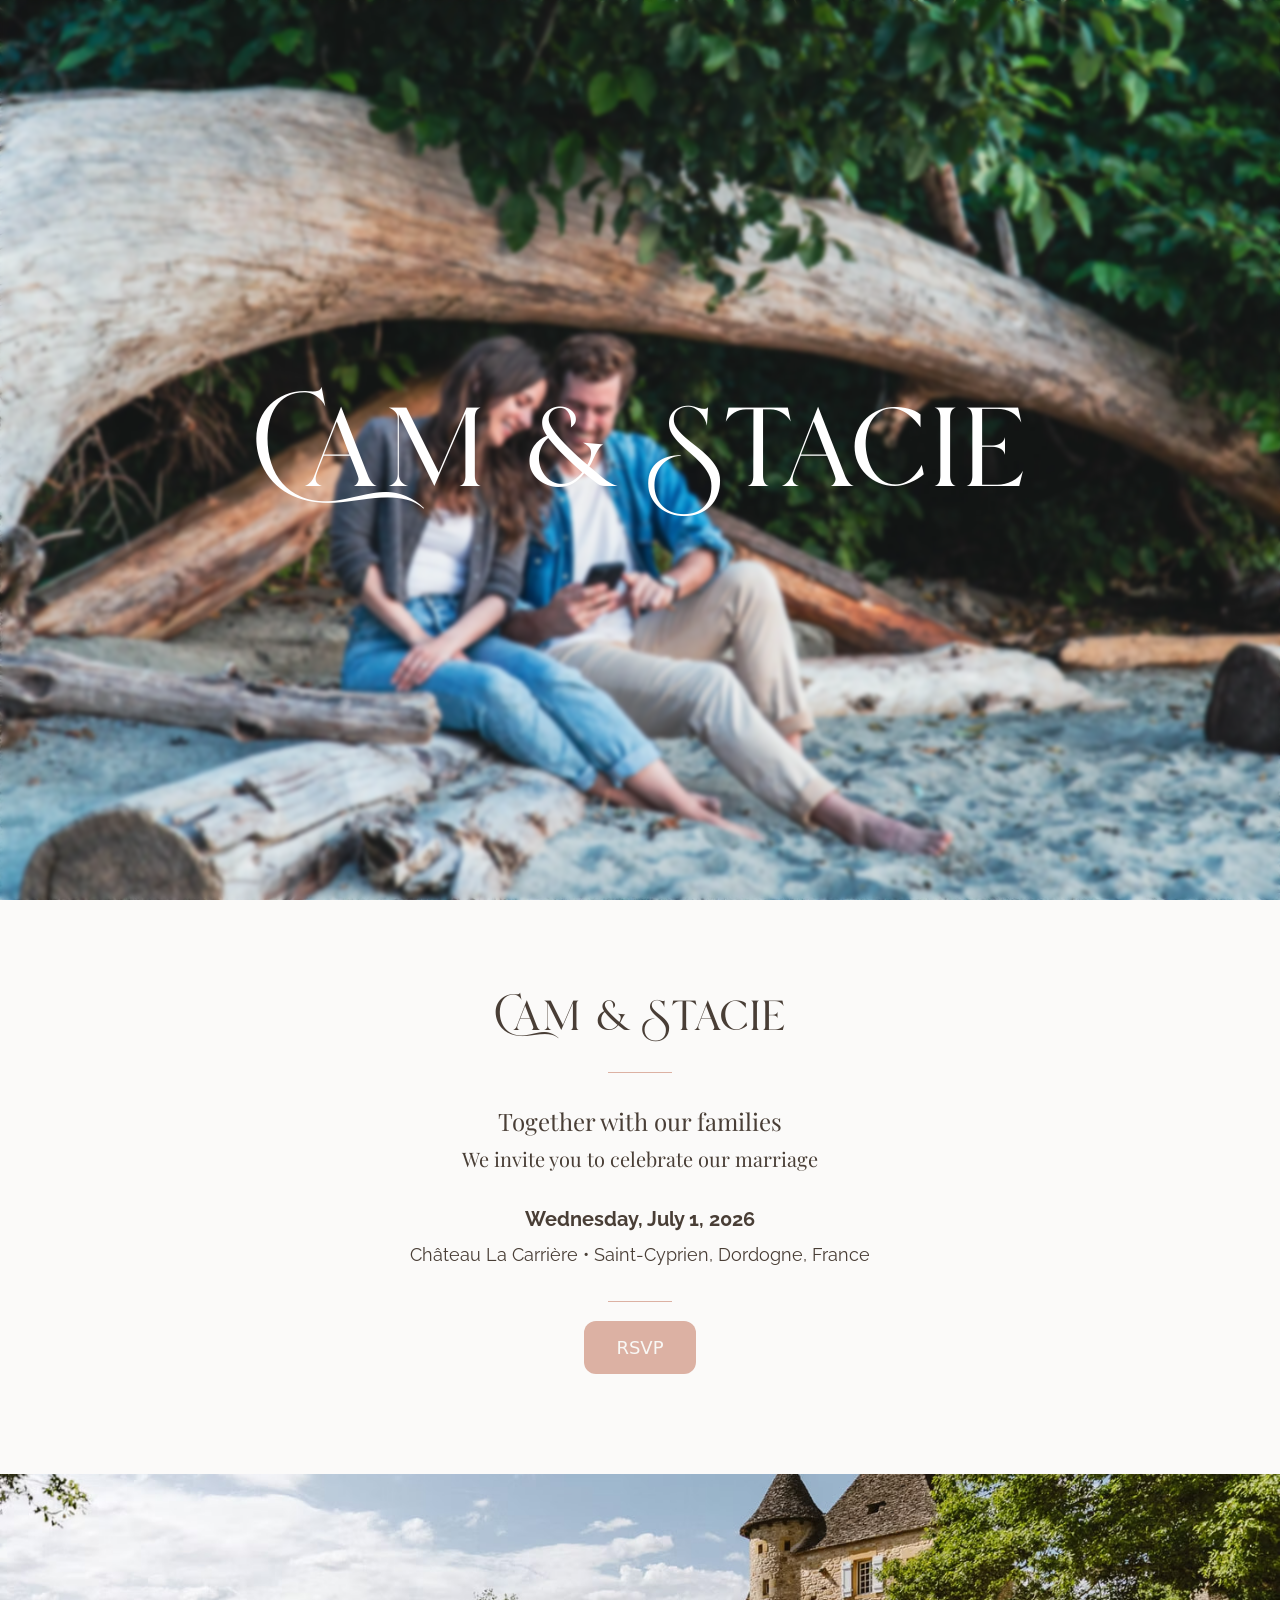
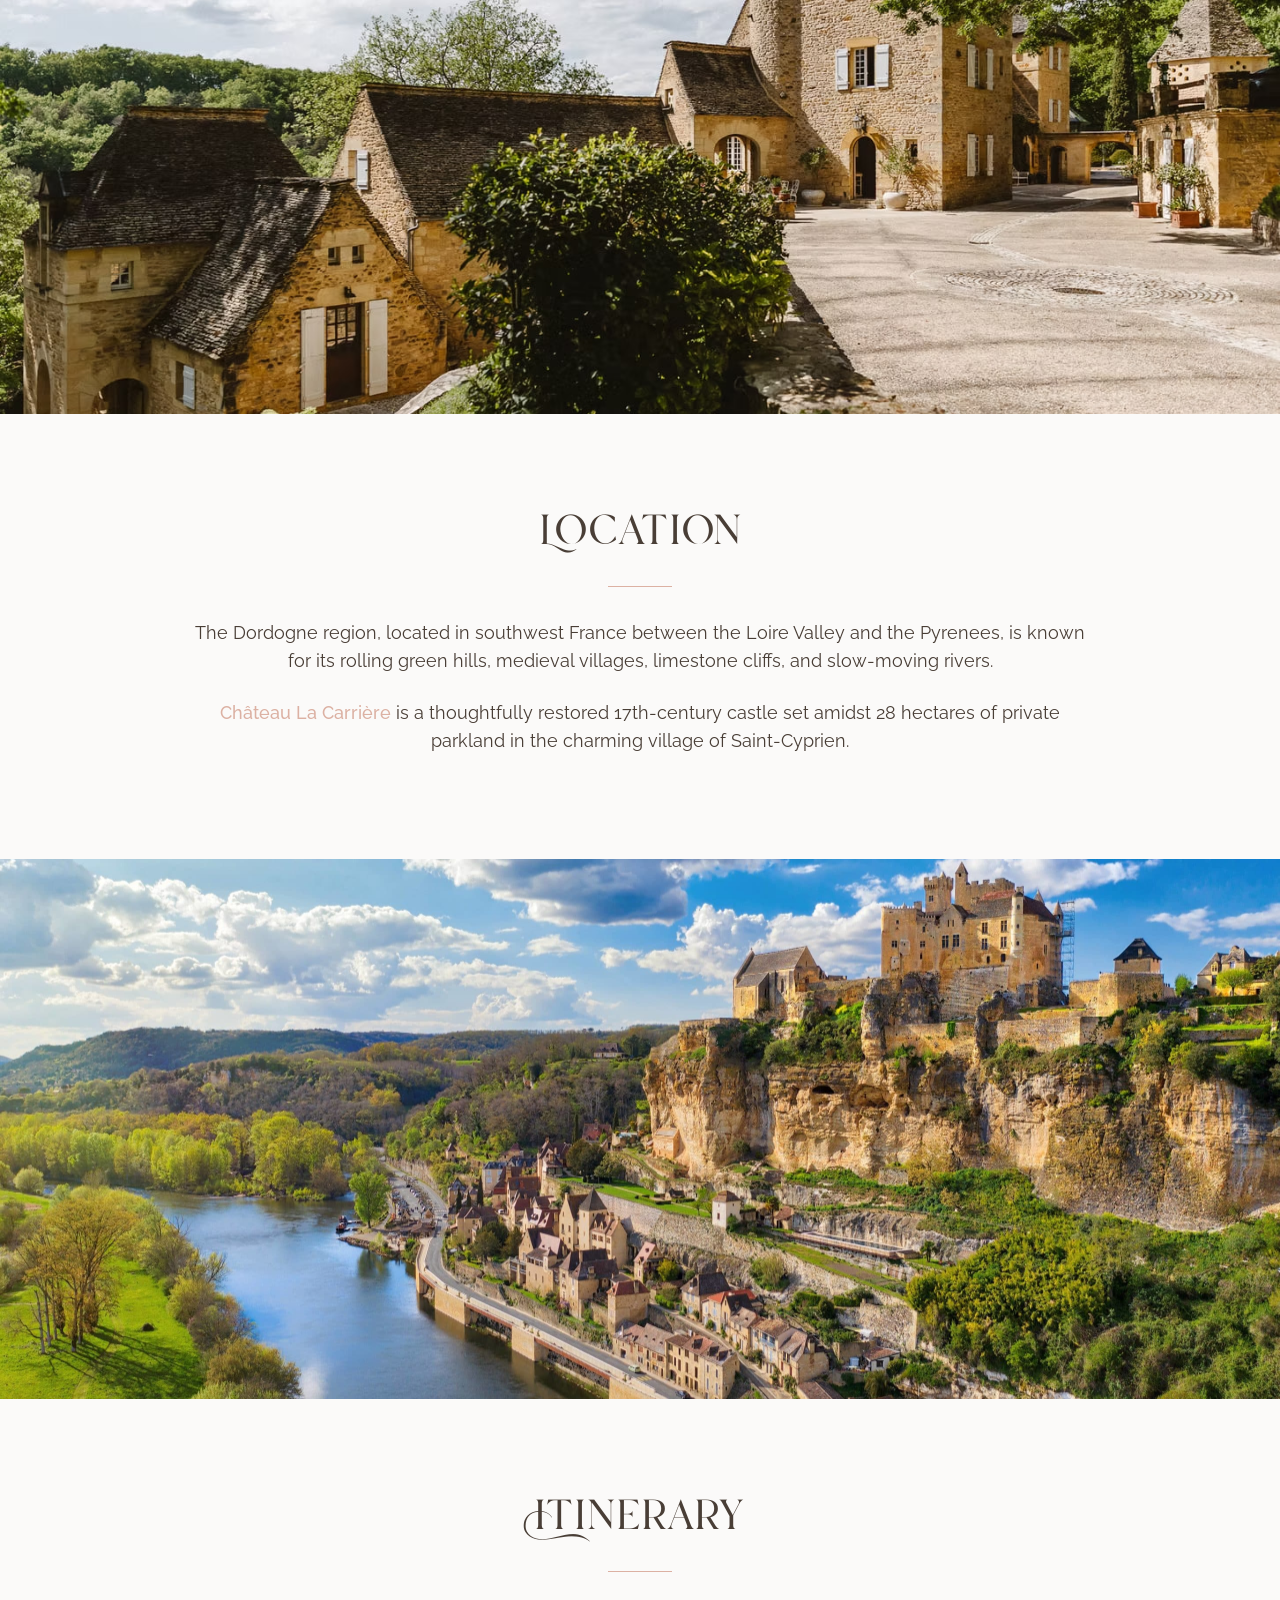
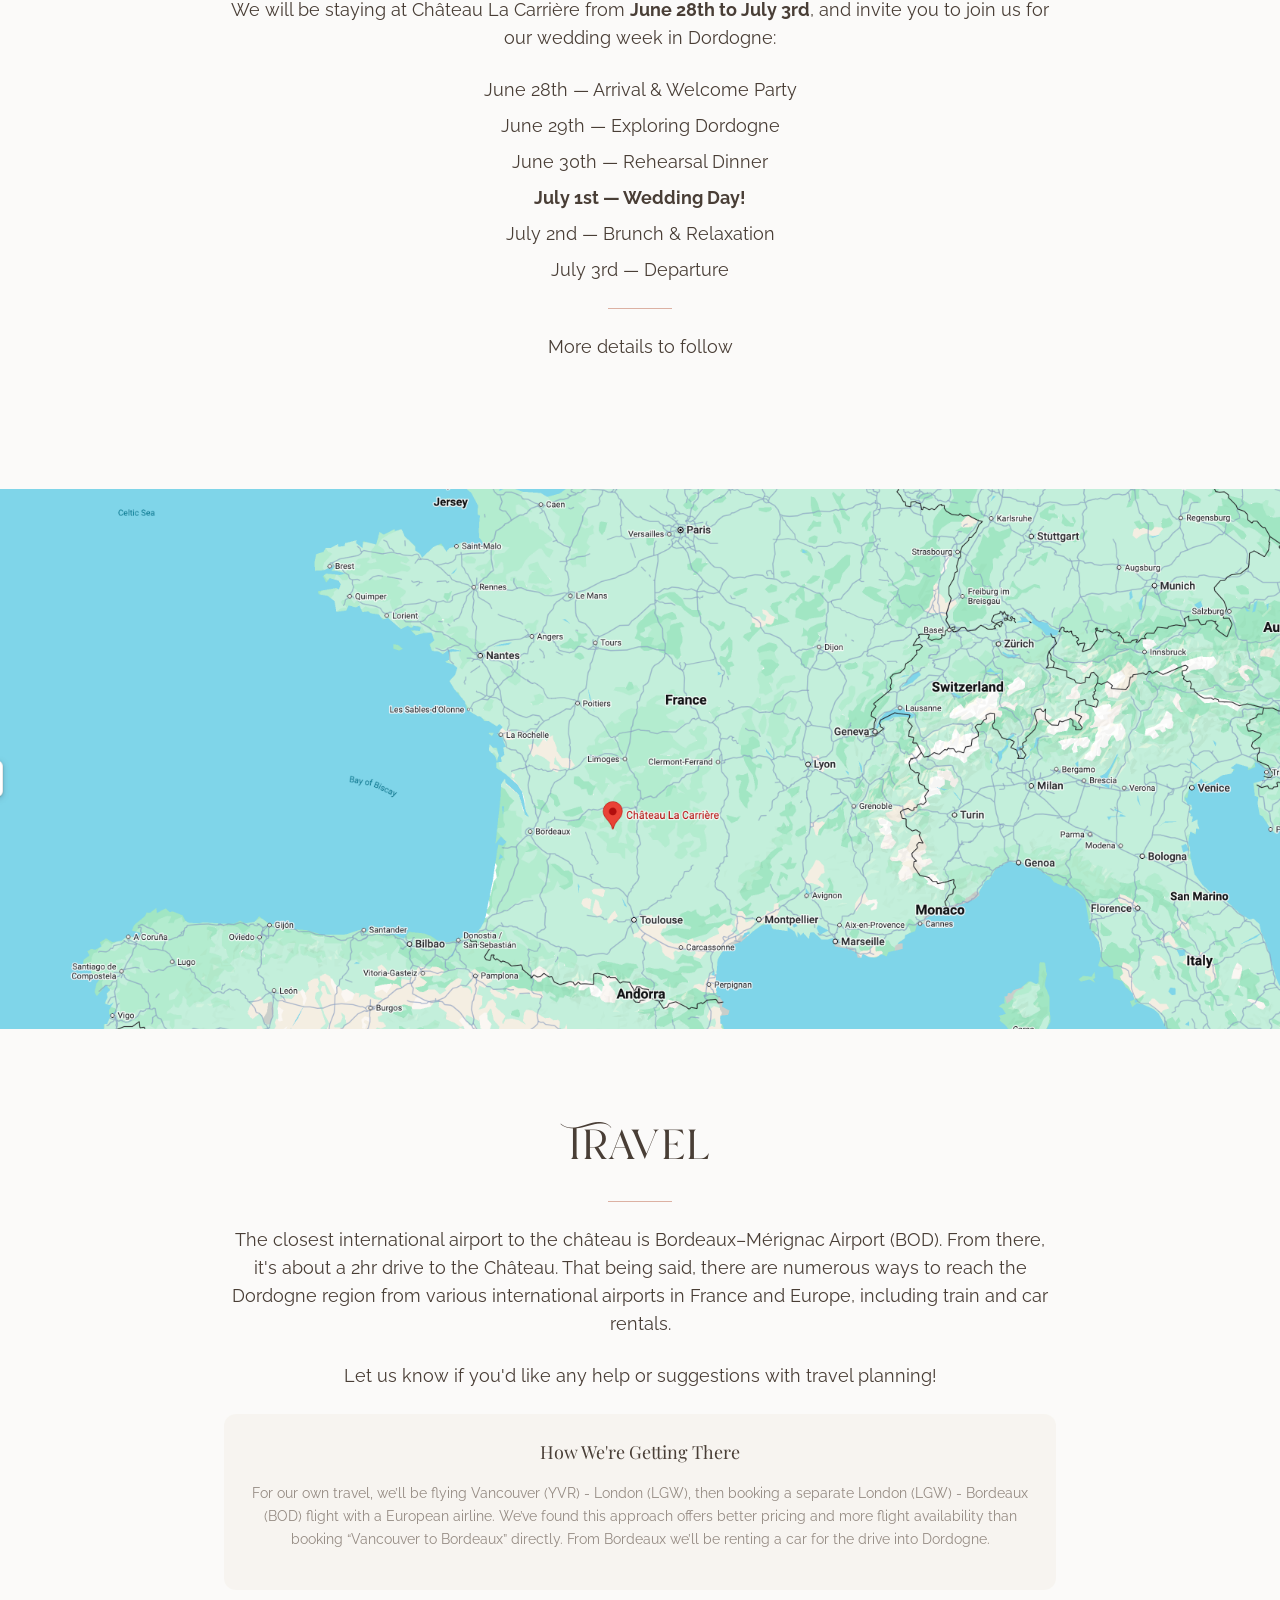
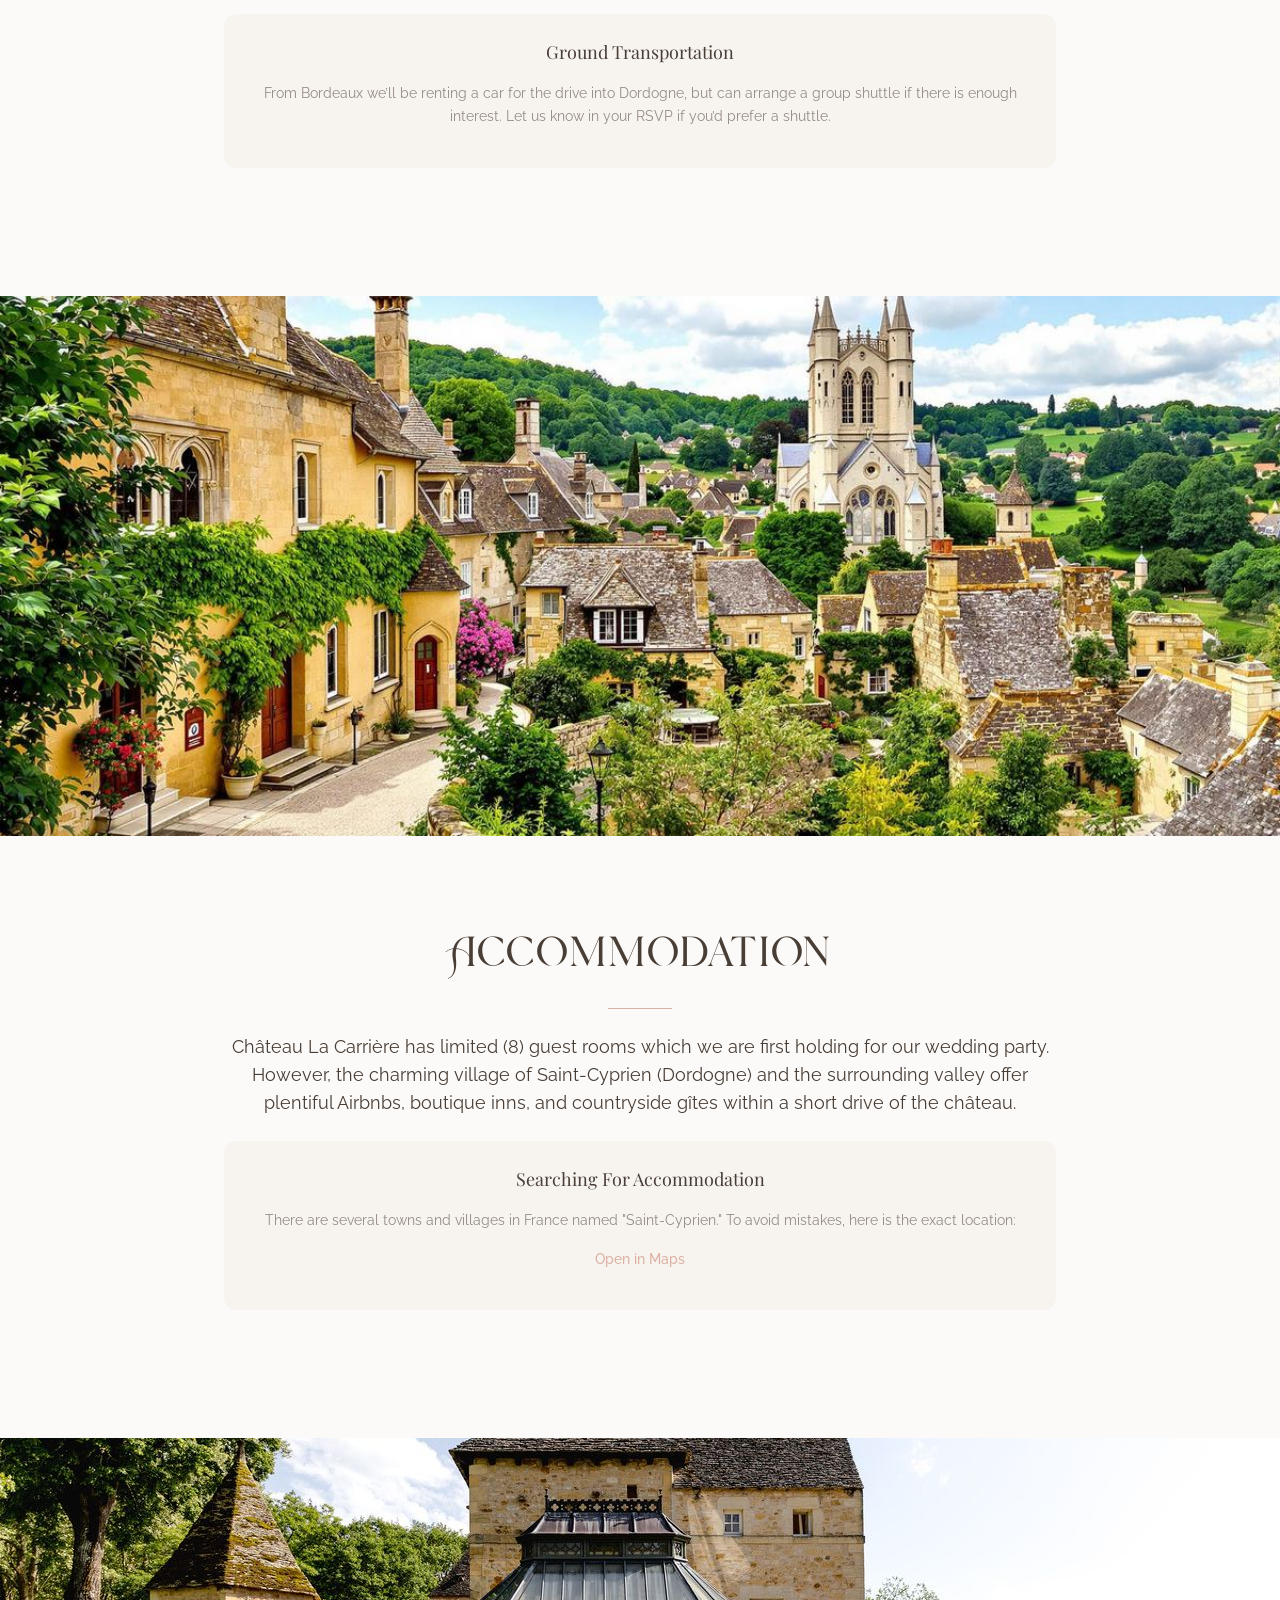
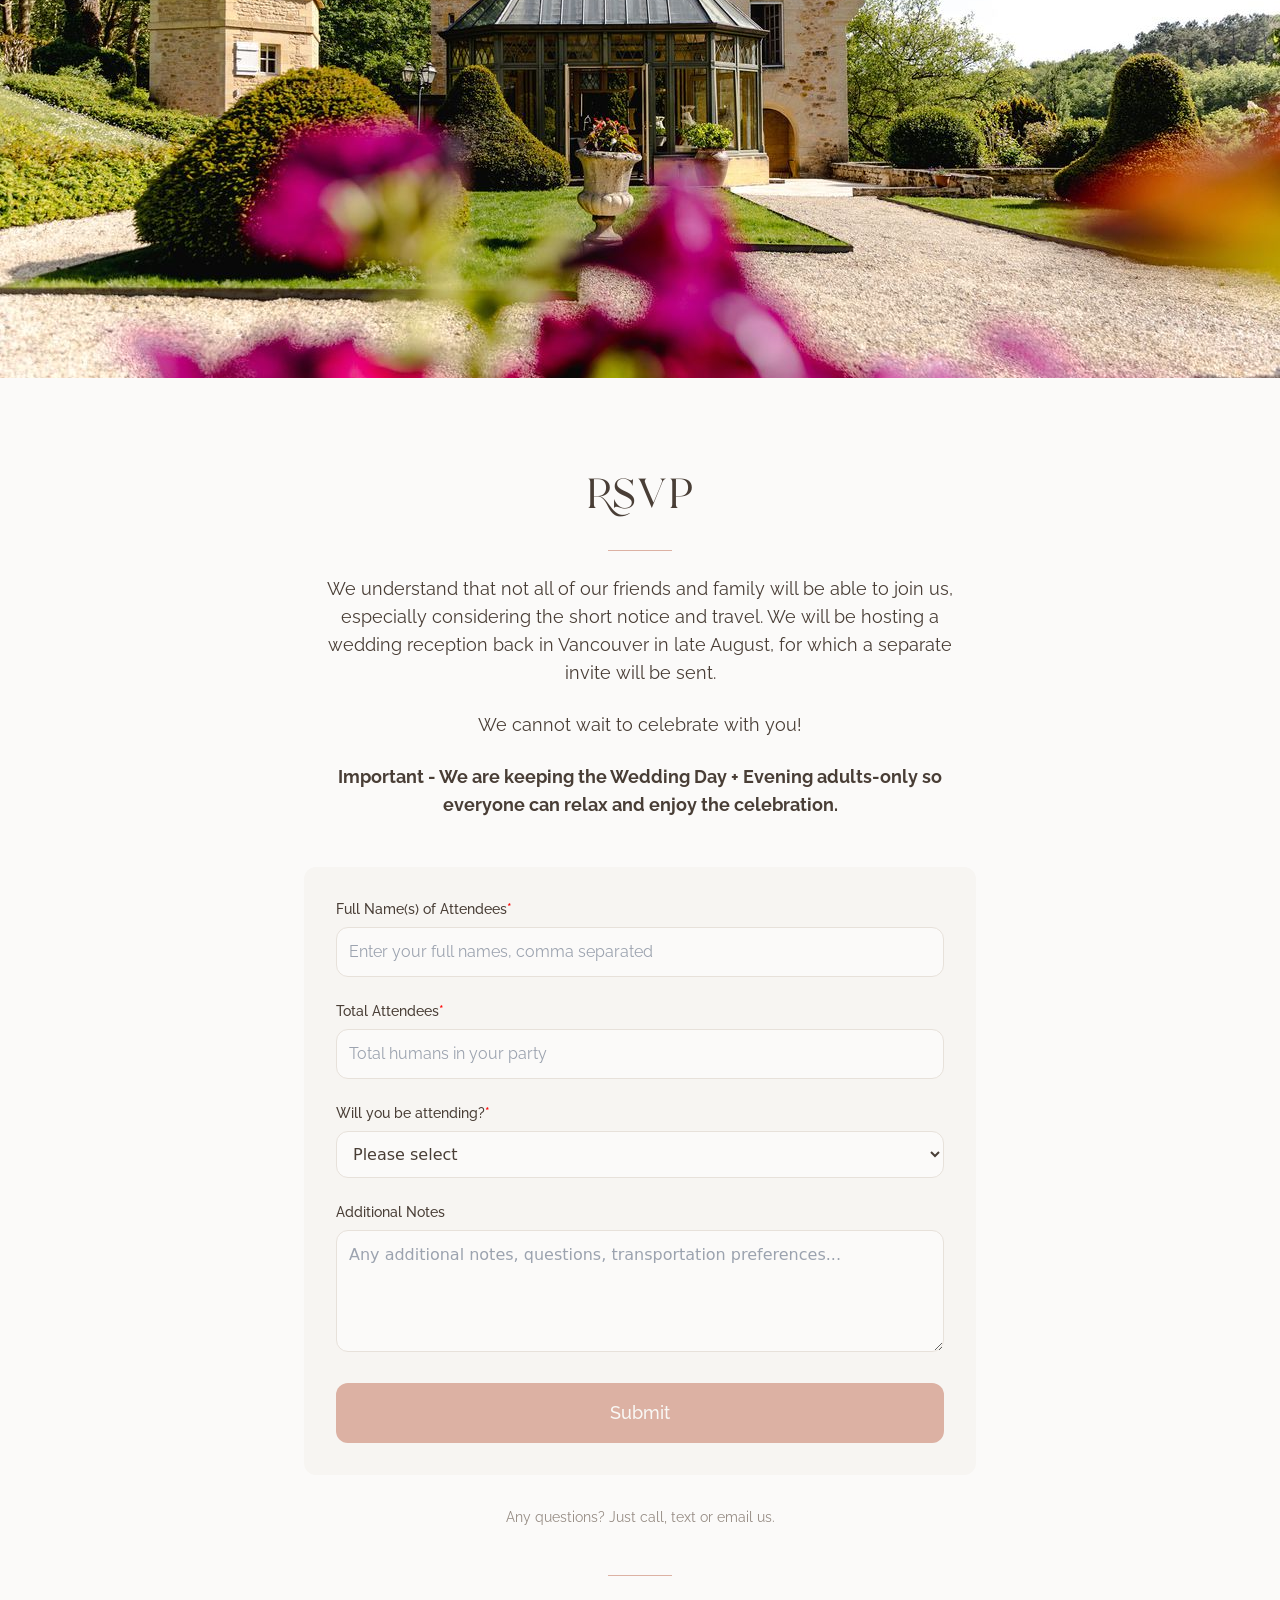
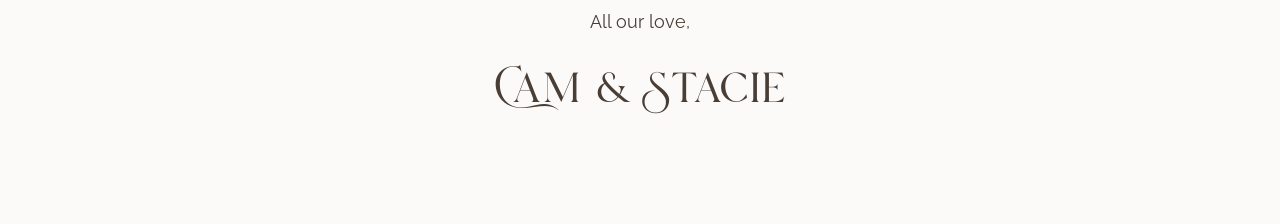
==== commit 2fe10dbc: "group text in rsvp section" ====
--- a/index.html
+++ b/index.html
@@ -207,10 +207,7 @@
               <h2 class="heading-font text-6xl mb-8 text-foreground">Rsvp</h2>
               <div class="w-16 h-px bg-primary mx-auto mb-6"></div>
               <p class="text-base md:text-lg mb-6">
-                We understand that not all of our friends and family will be able to join us, especially considering the short notice and travel.
-              </p>
-              <p class="text-base md:text-lg mb-6">
-                We will be hosting a wedding reception back in Vancouver in late August, for which a separate invite will be sent.
+                We understand that not all of our friends and family will be able to join us, especially considering the short notice and travel. We will be hosting a wedding reception back in Vancouver in late August, for which a separate invite will be sent.
               </p>
               <p class="text-base md:text-lg mb-6">We cannot wait to celebrate with you!</p>
               <p class="text-base md:text-lg font-bold mb-6">Important - We are keeping the Wedding Day + Evening adults-only so everyone can relax and enjoy the celebration.</p>
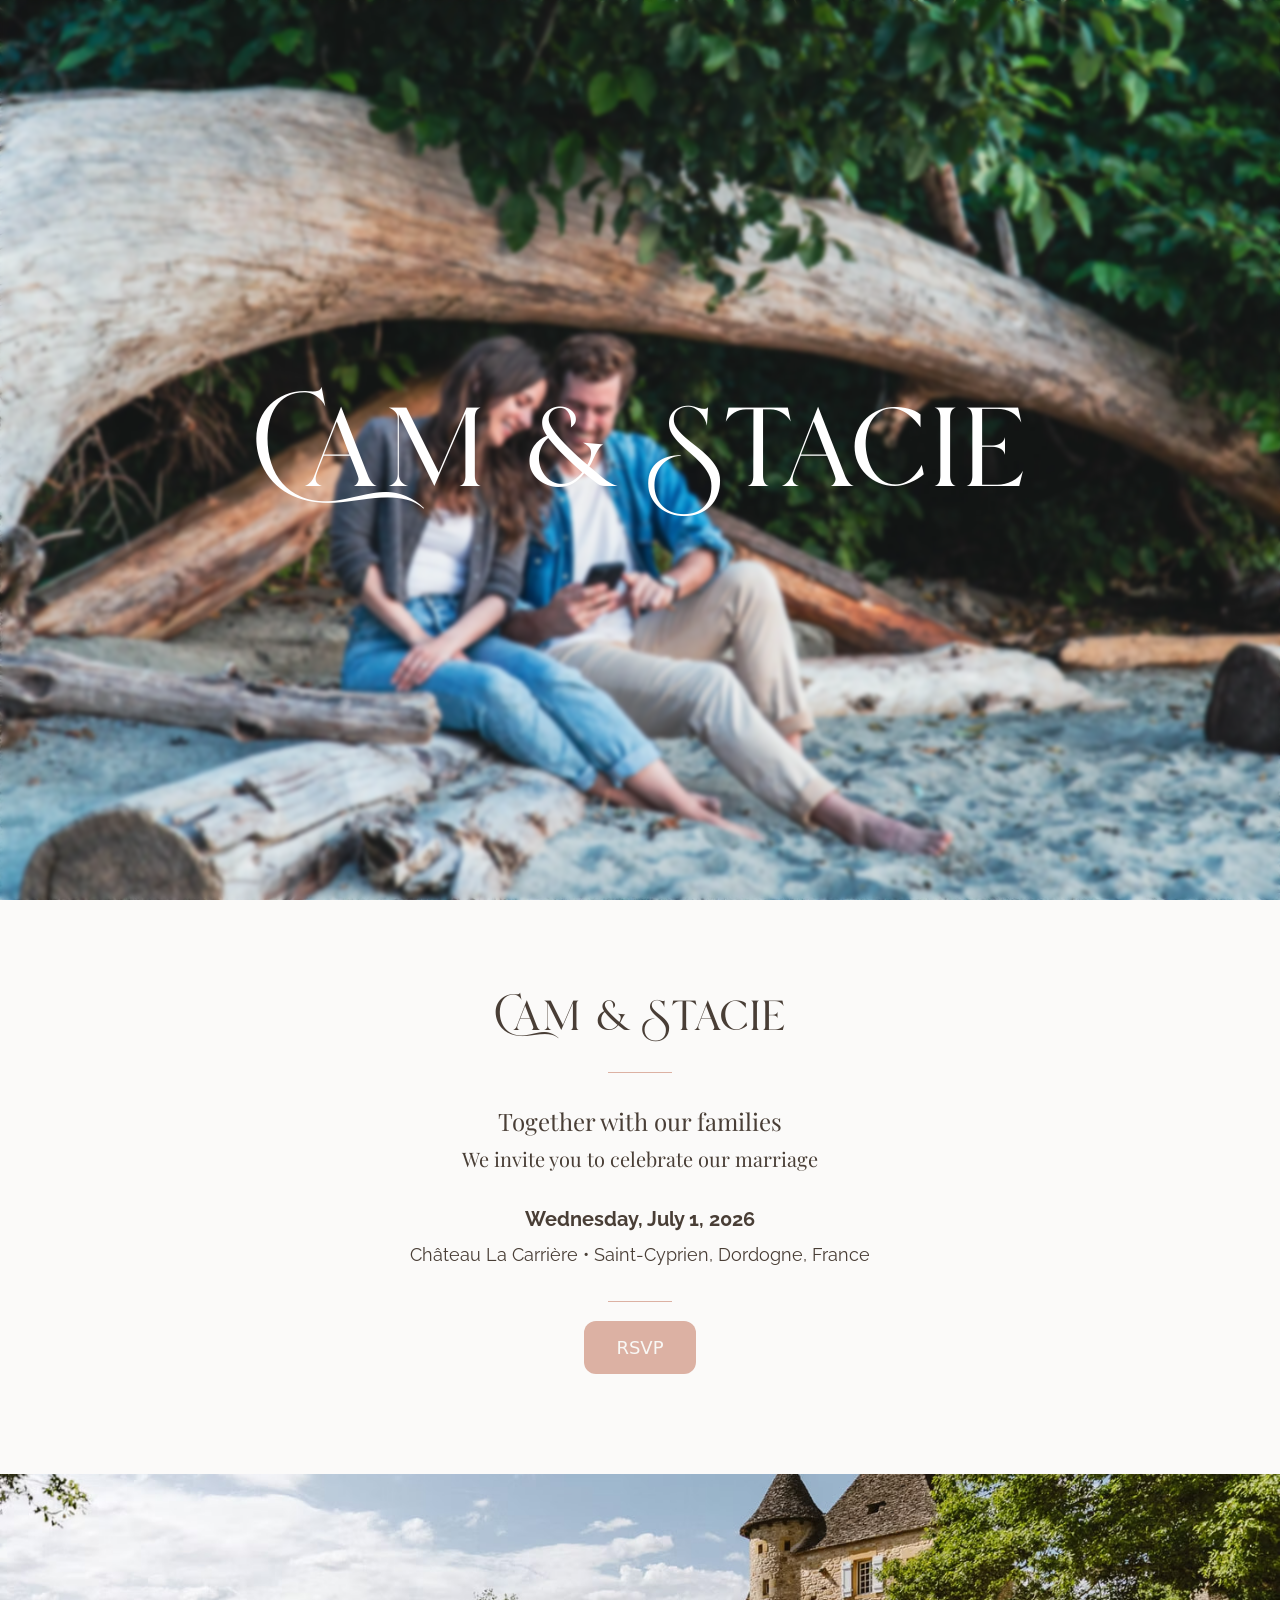
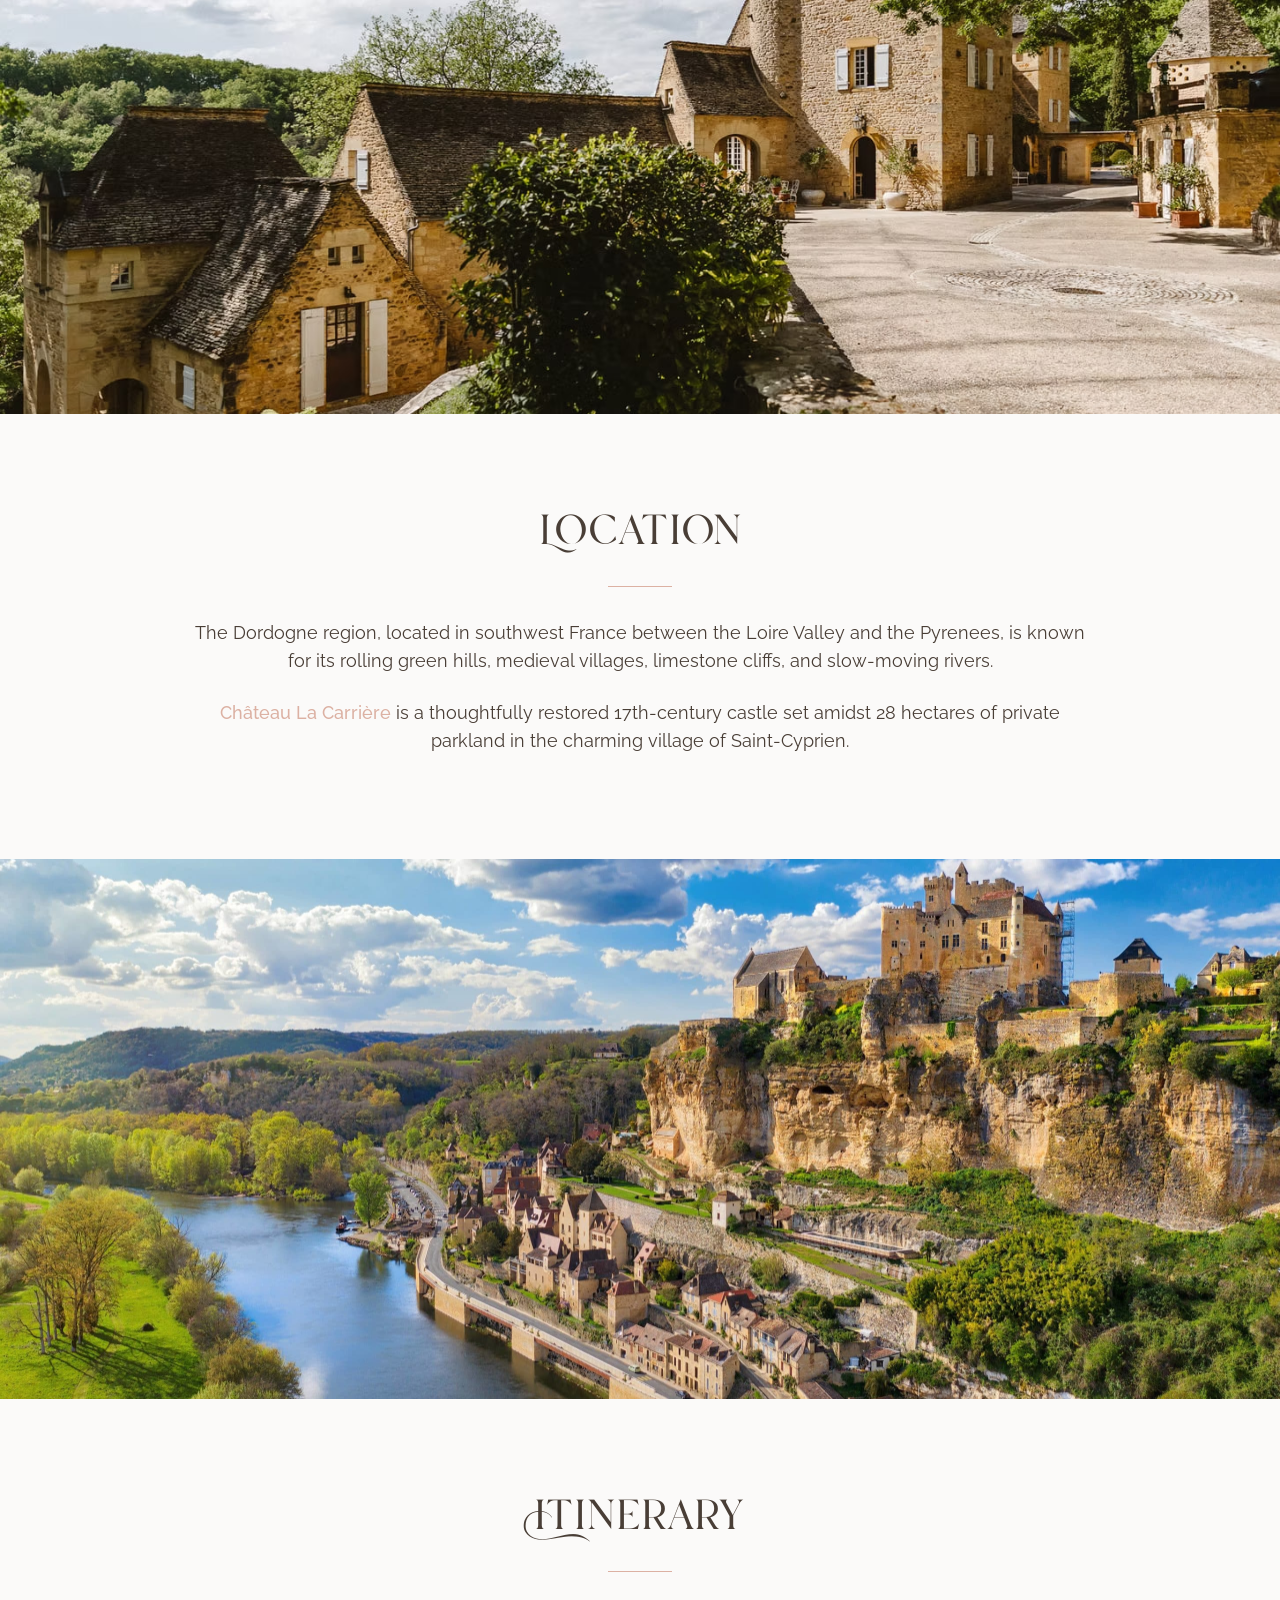
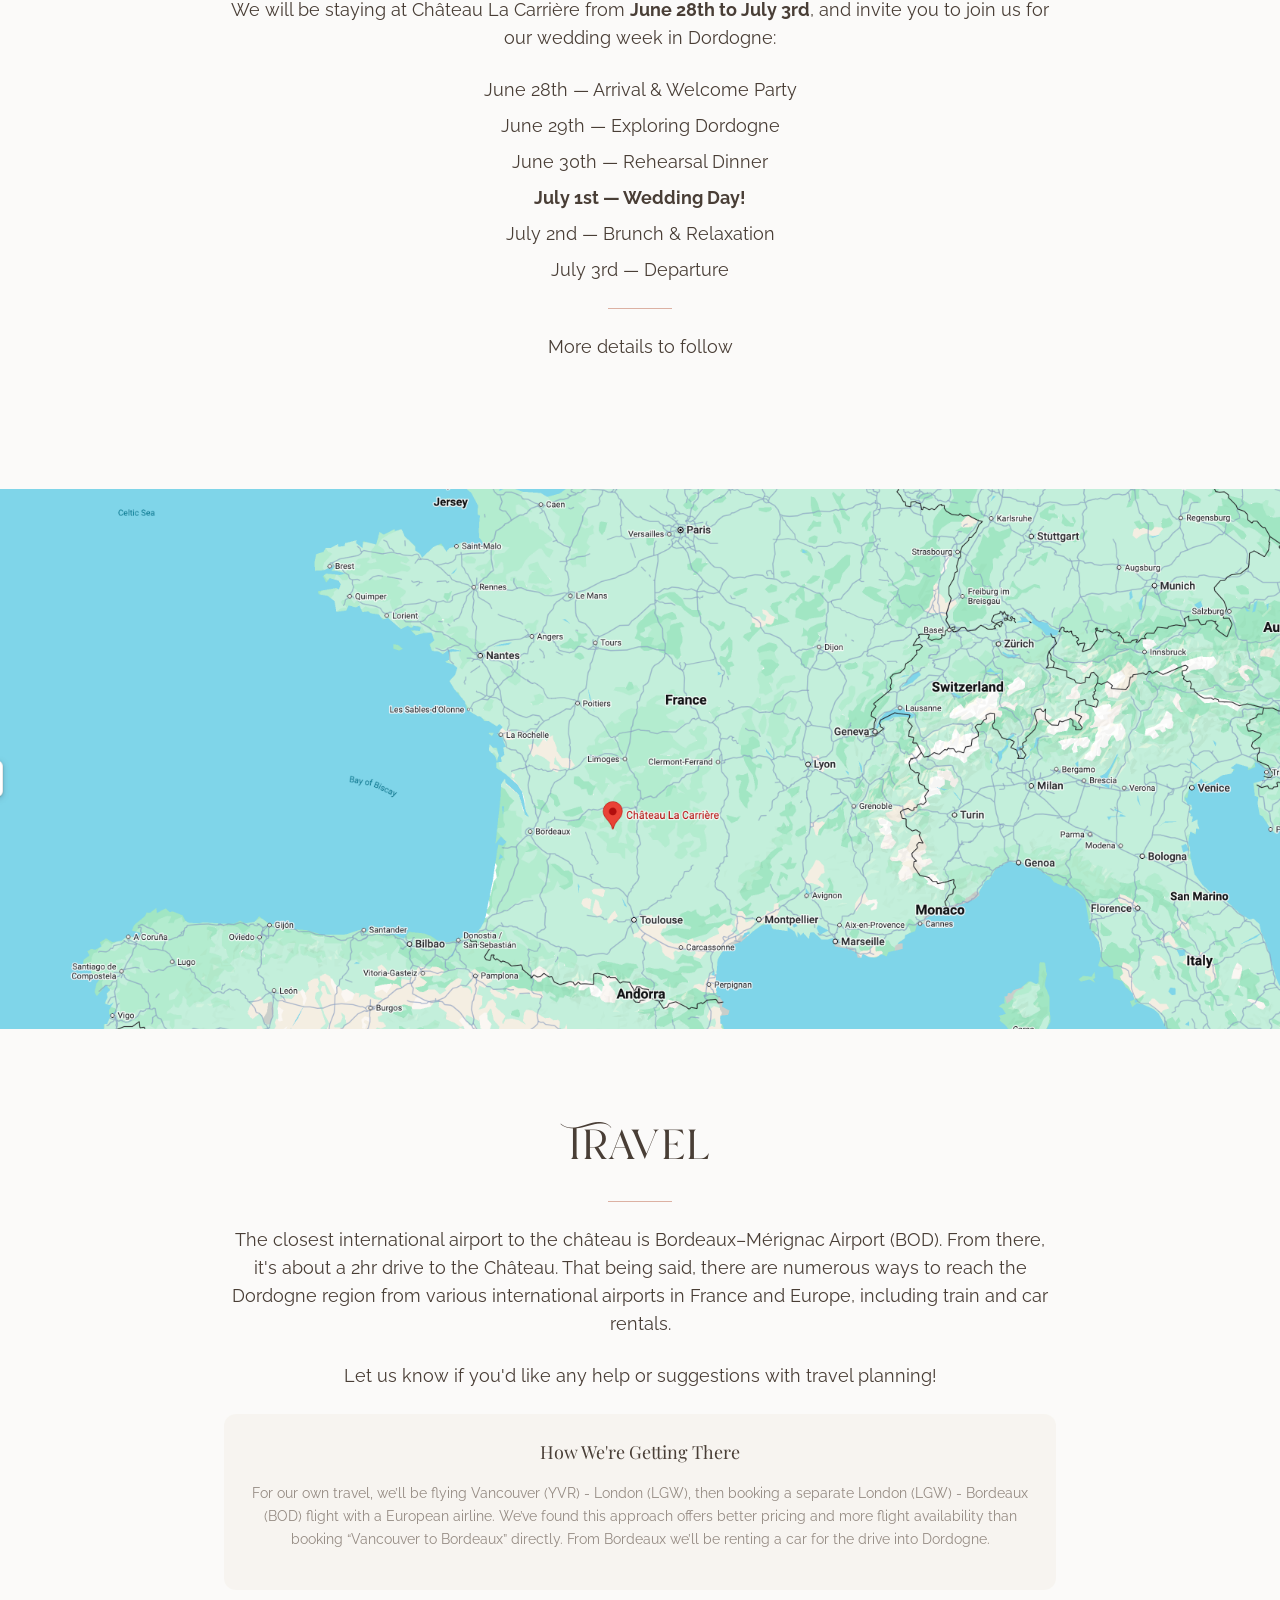
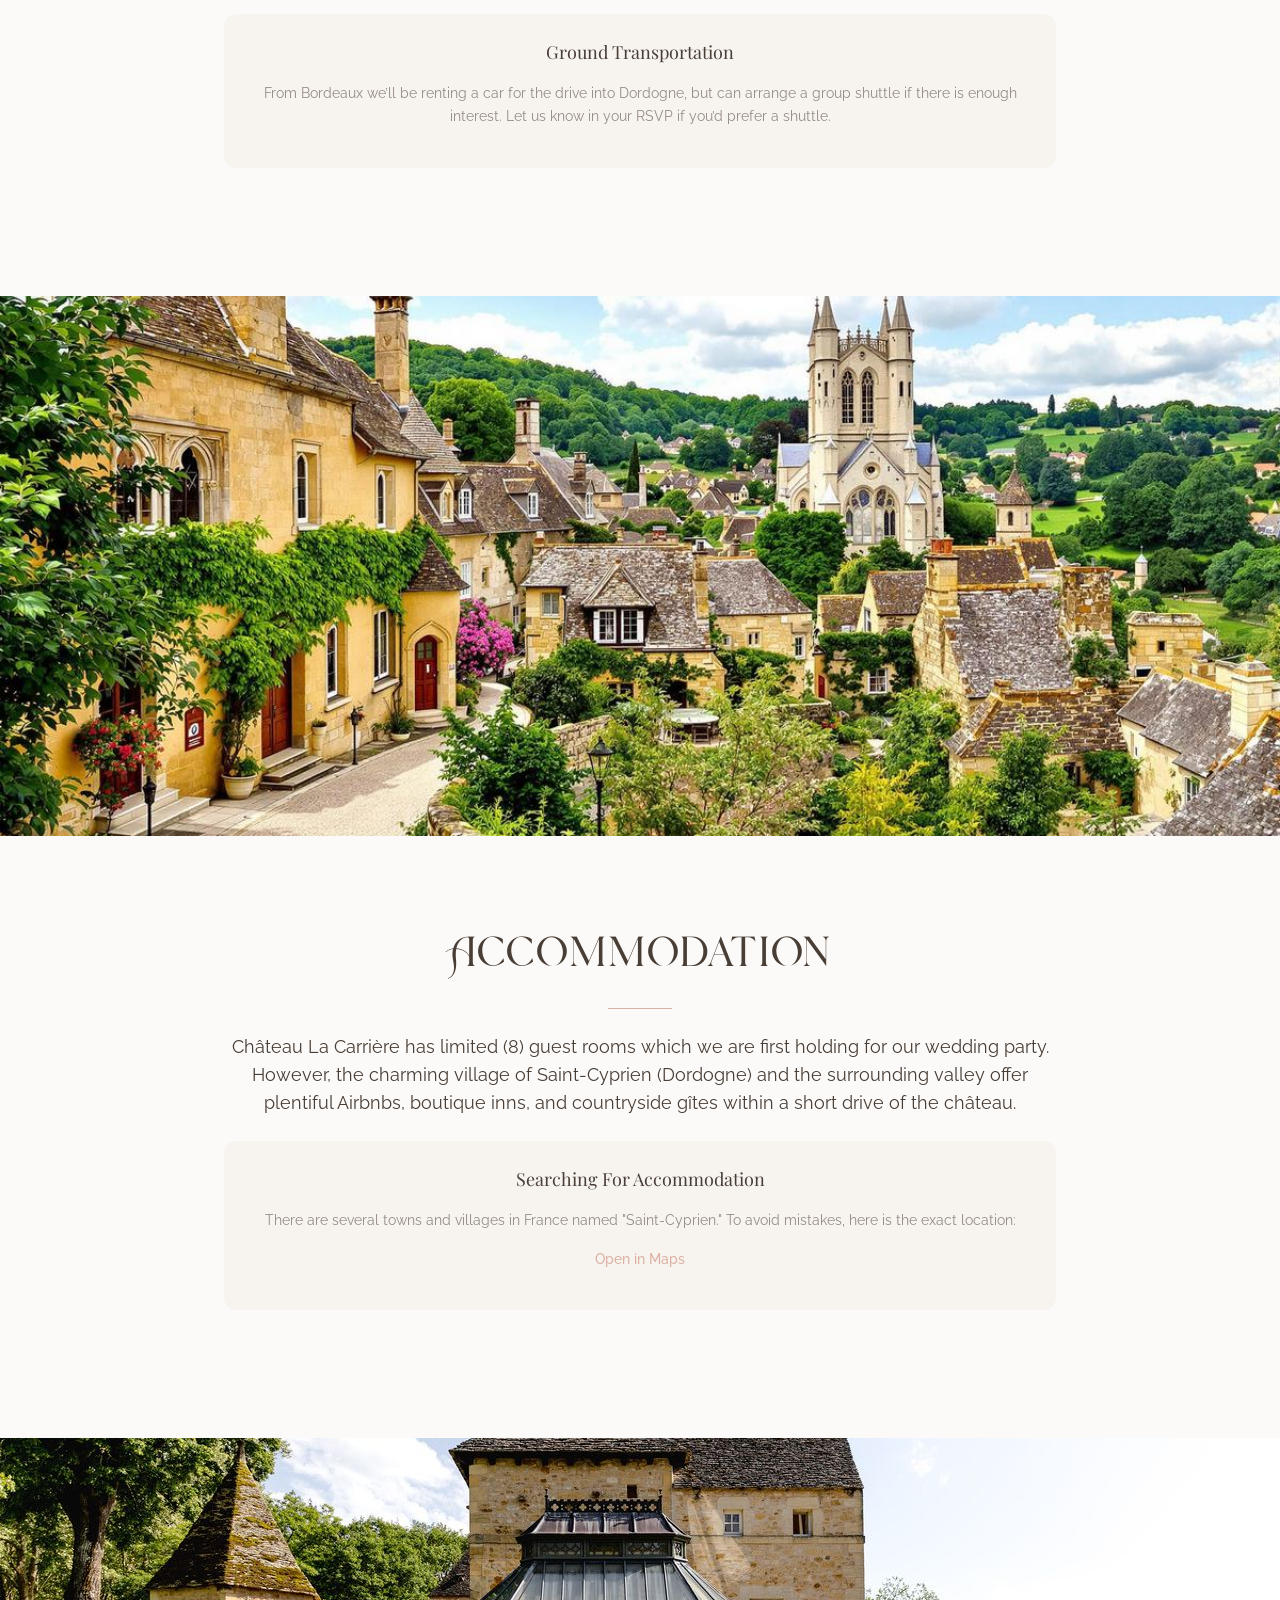
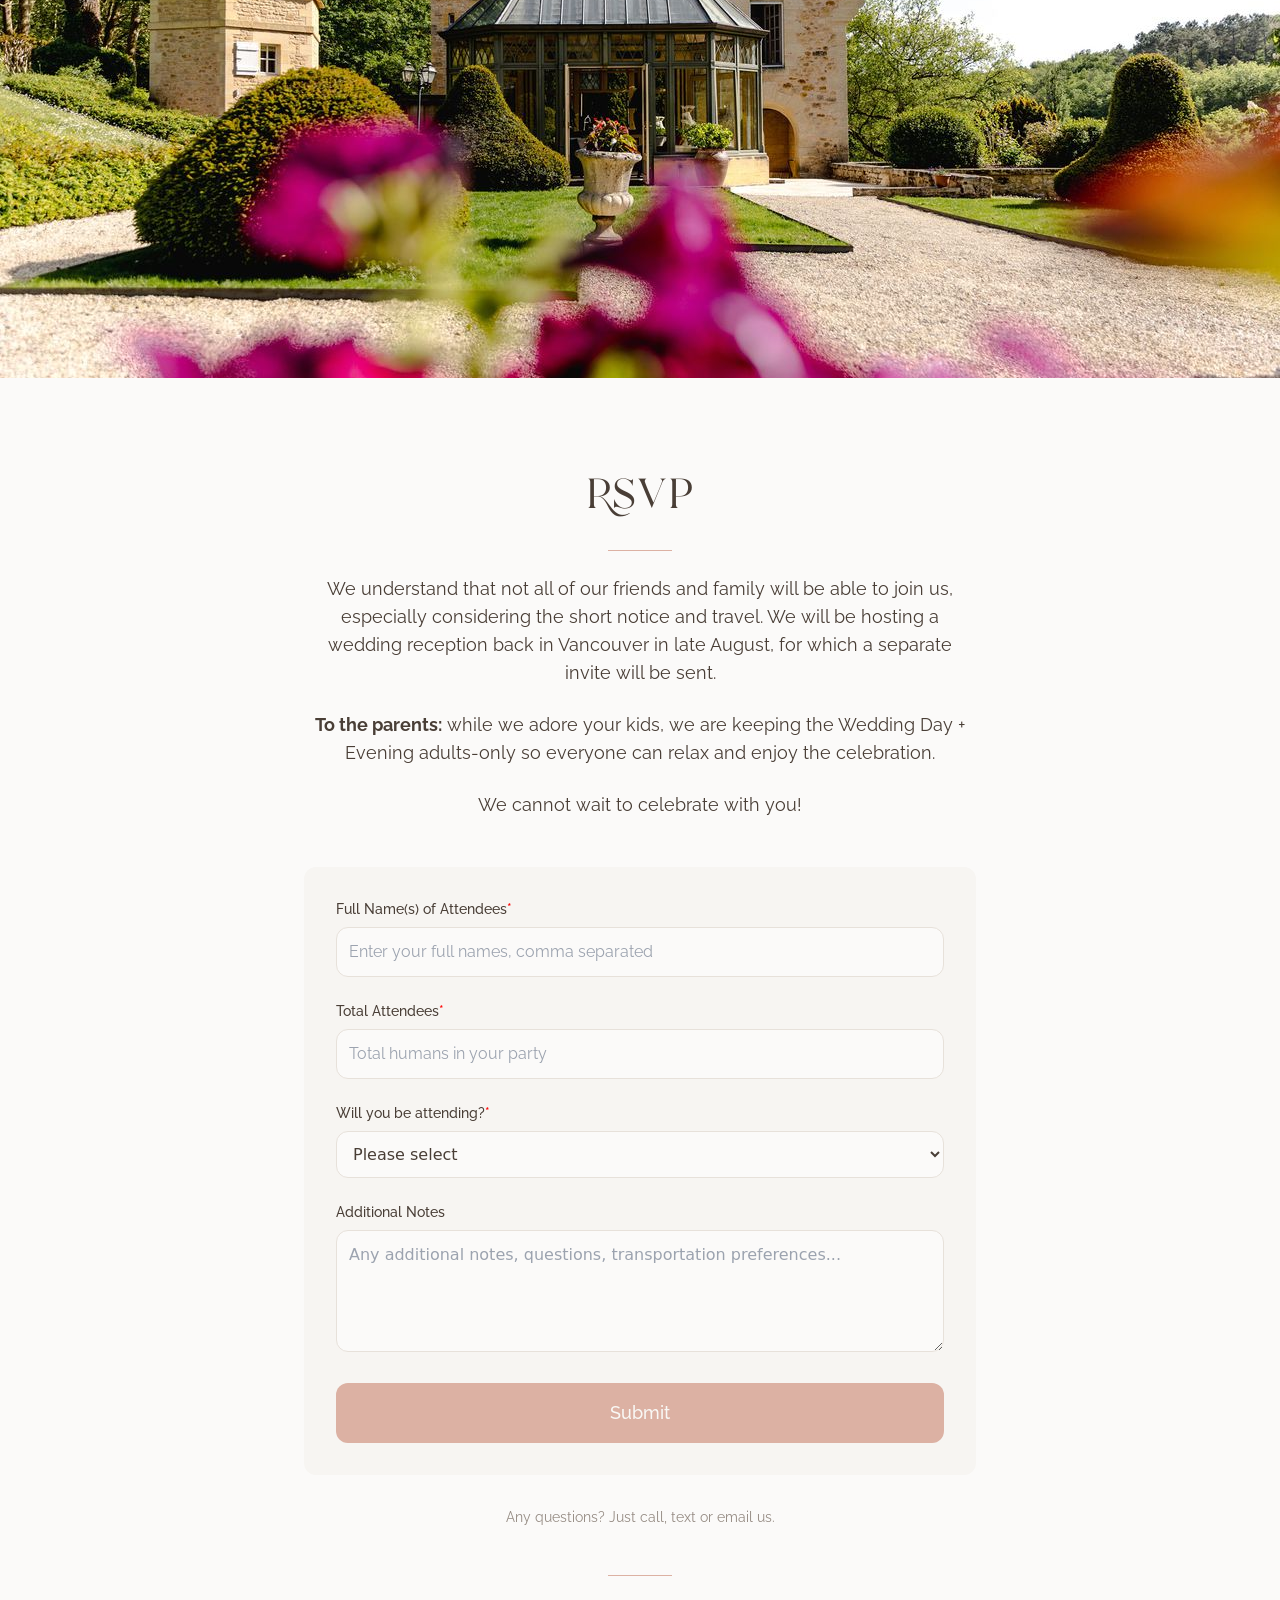
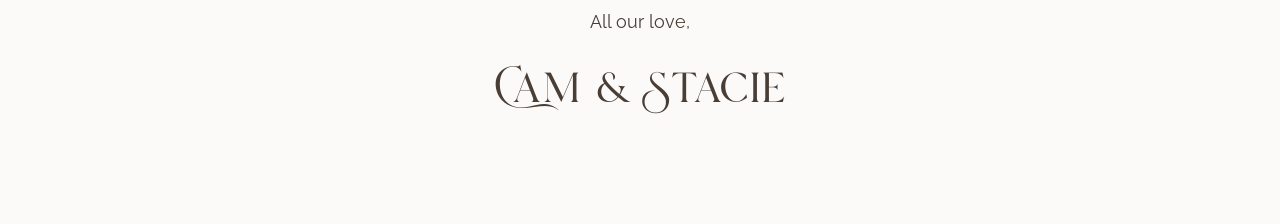
==== commit d80aec56: "parent disclosure politeness" ====
--- a/index.html
+++ b/index.html
@@ -209,8 +209,8 @@
               <p class="text-base md:text-lg mb-6">
                 We understand that not all of our friends and family will be able to join us, especially considering the short notice and travel. We will be hosting a wedding reception back in Vancouver in late August, for which a separate invite will be sent.
               </p>
+              <p class="text-base md:text-lg mb-6"><span class="font-bold">To the parents:</span> while we adore your kids, we are keeping the Wedding Day + Evening adults-only so everyone can relax and enjoy the celebration.</p>
               <p class="text-base md:text-lg mb-6">We cannot wait to celebrate with you!</p>
-              <p class="text-base md:text-lg font-bold mb-6">Important - We are keeping the Wedding Day + Evening adults-only so everyone can relax and enjoy the celebration.</p>
             </div>
             <div class="bg-card rounded-lg shadow-[var(--shadow-elegant)] p-8">
               <form
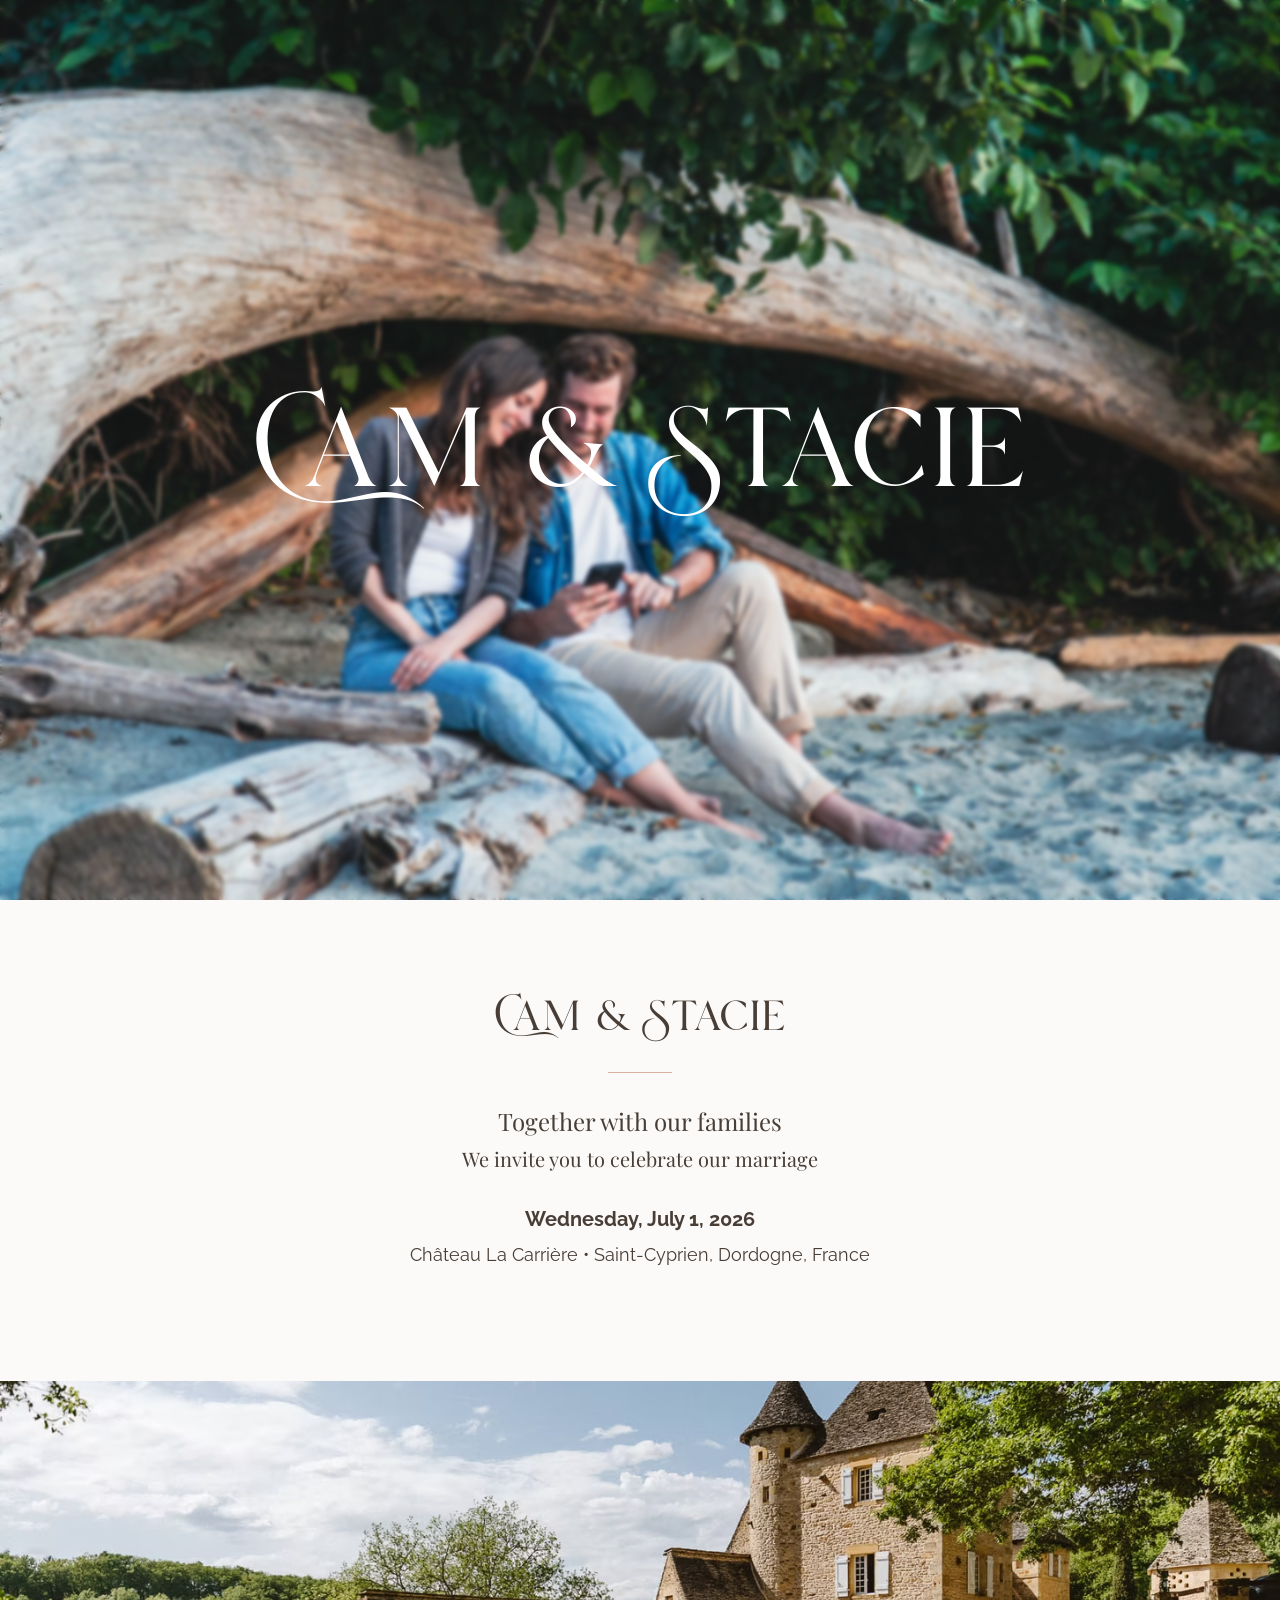
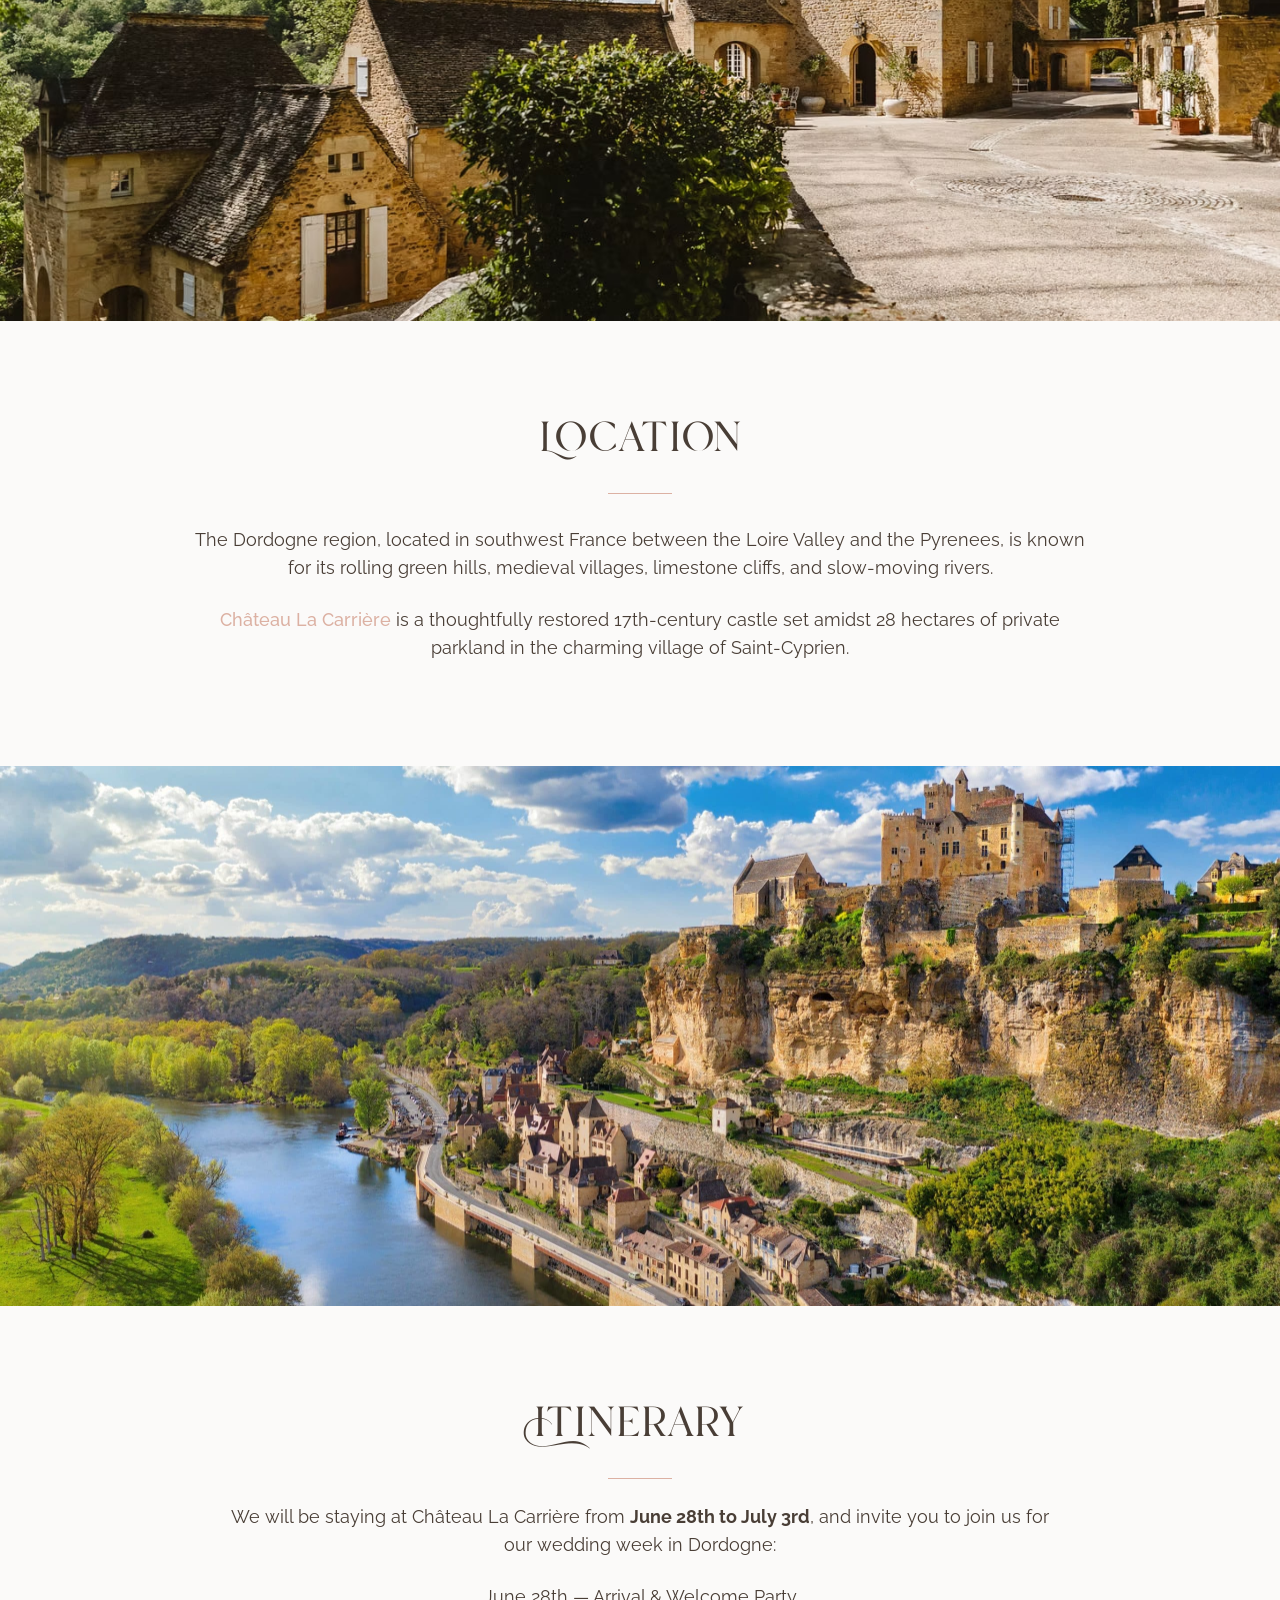
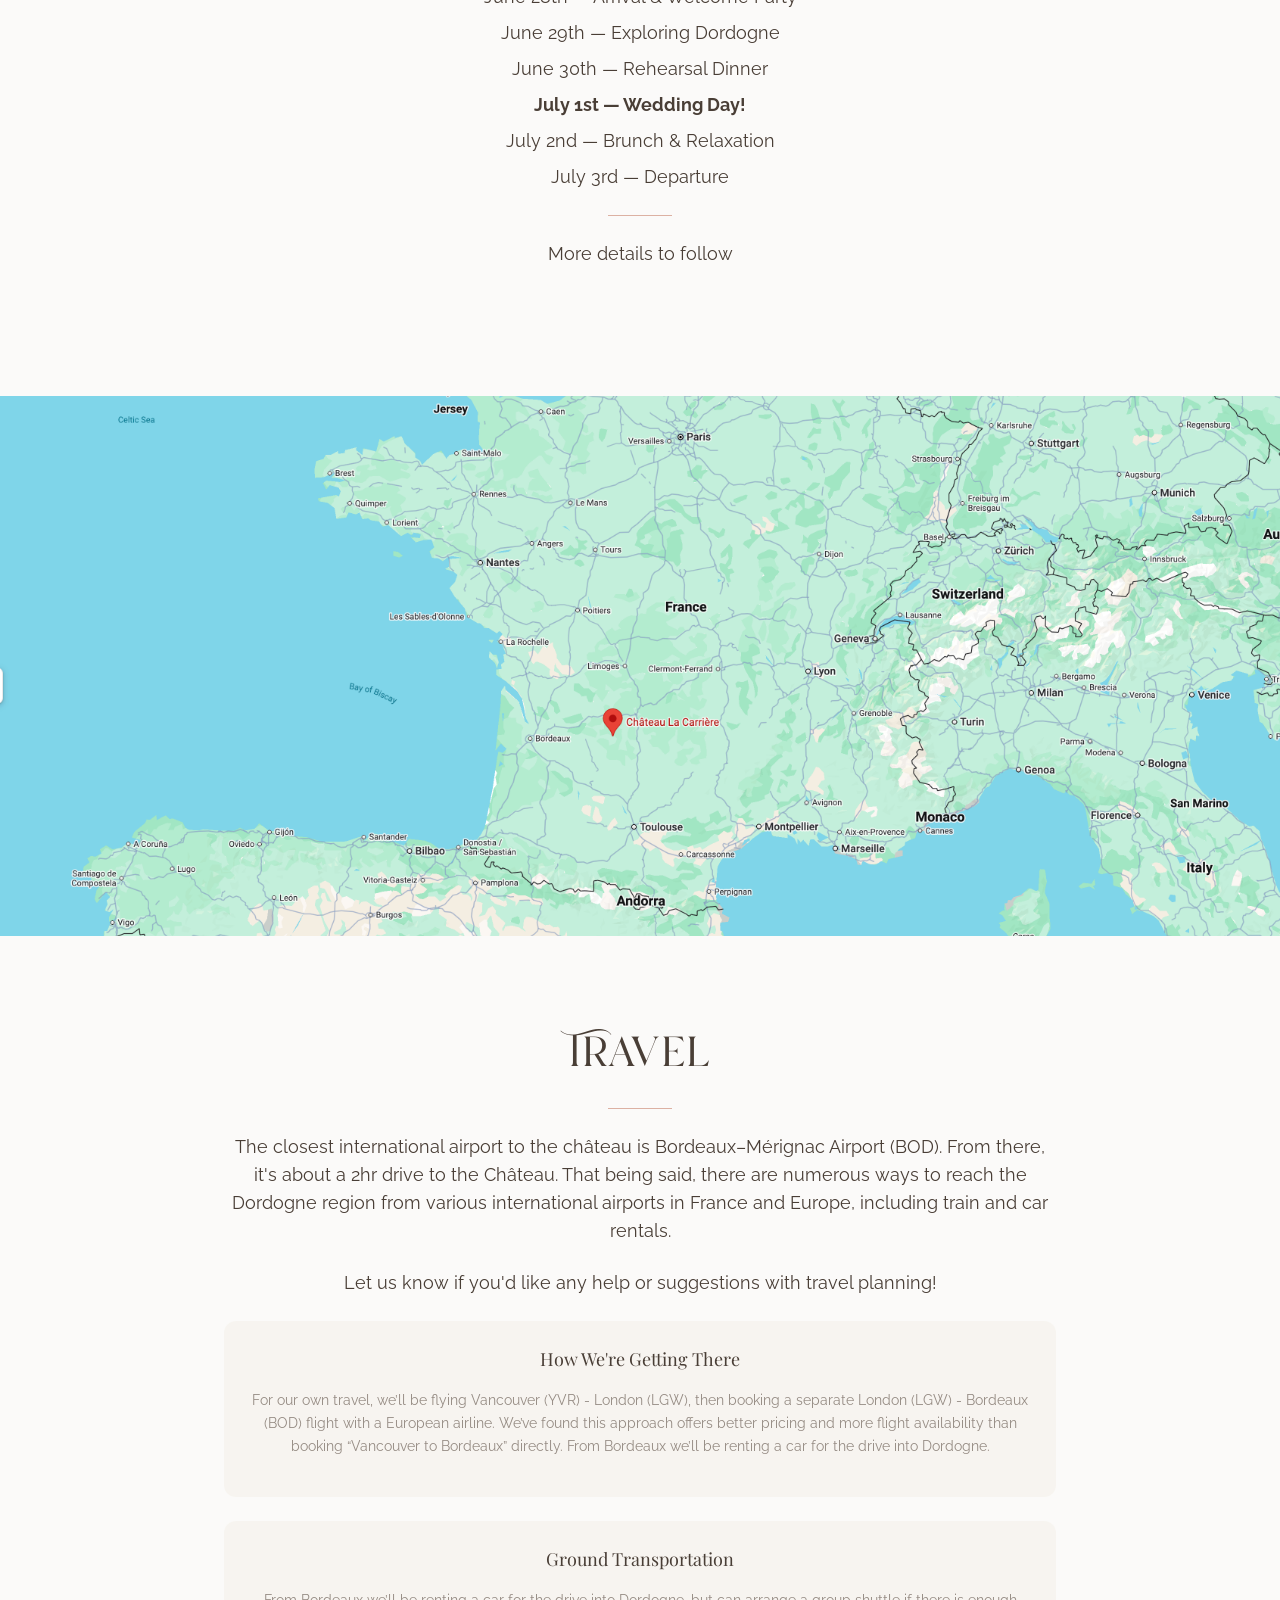
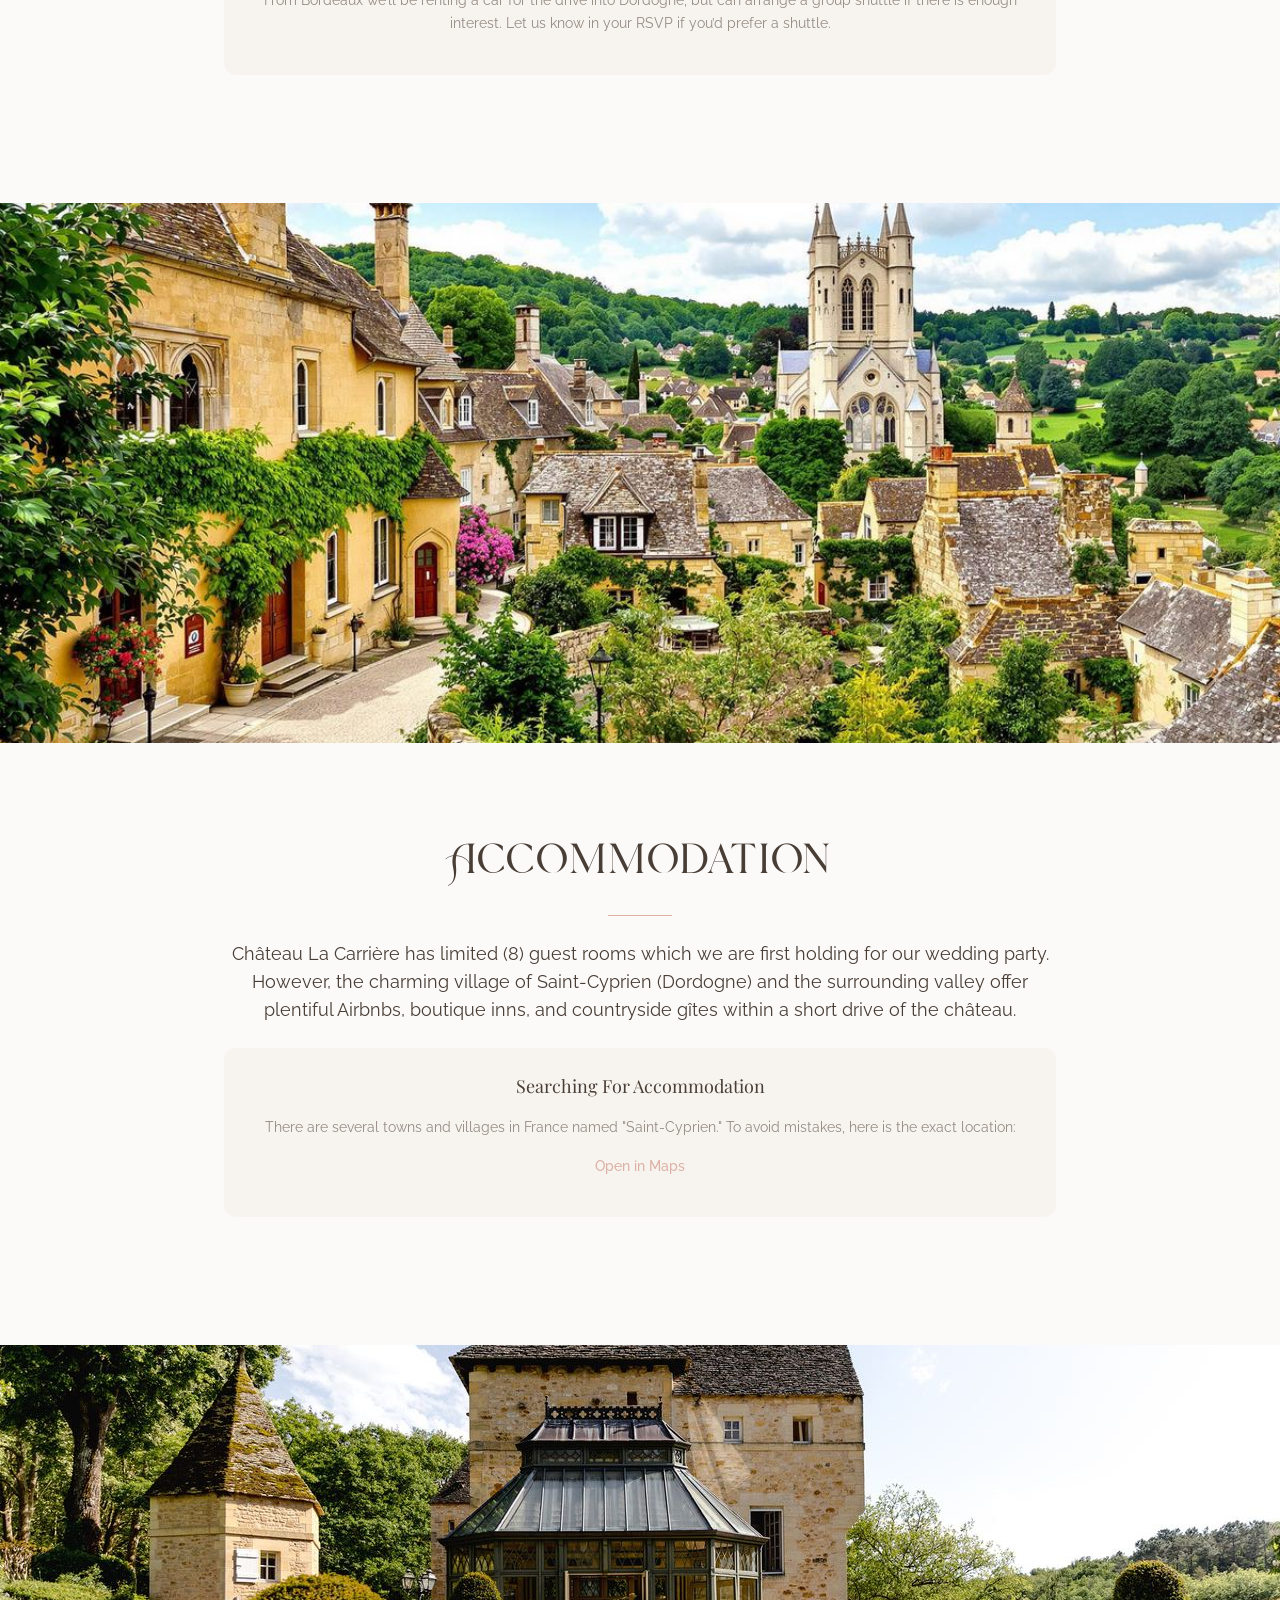
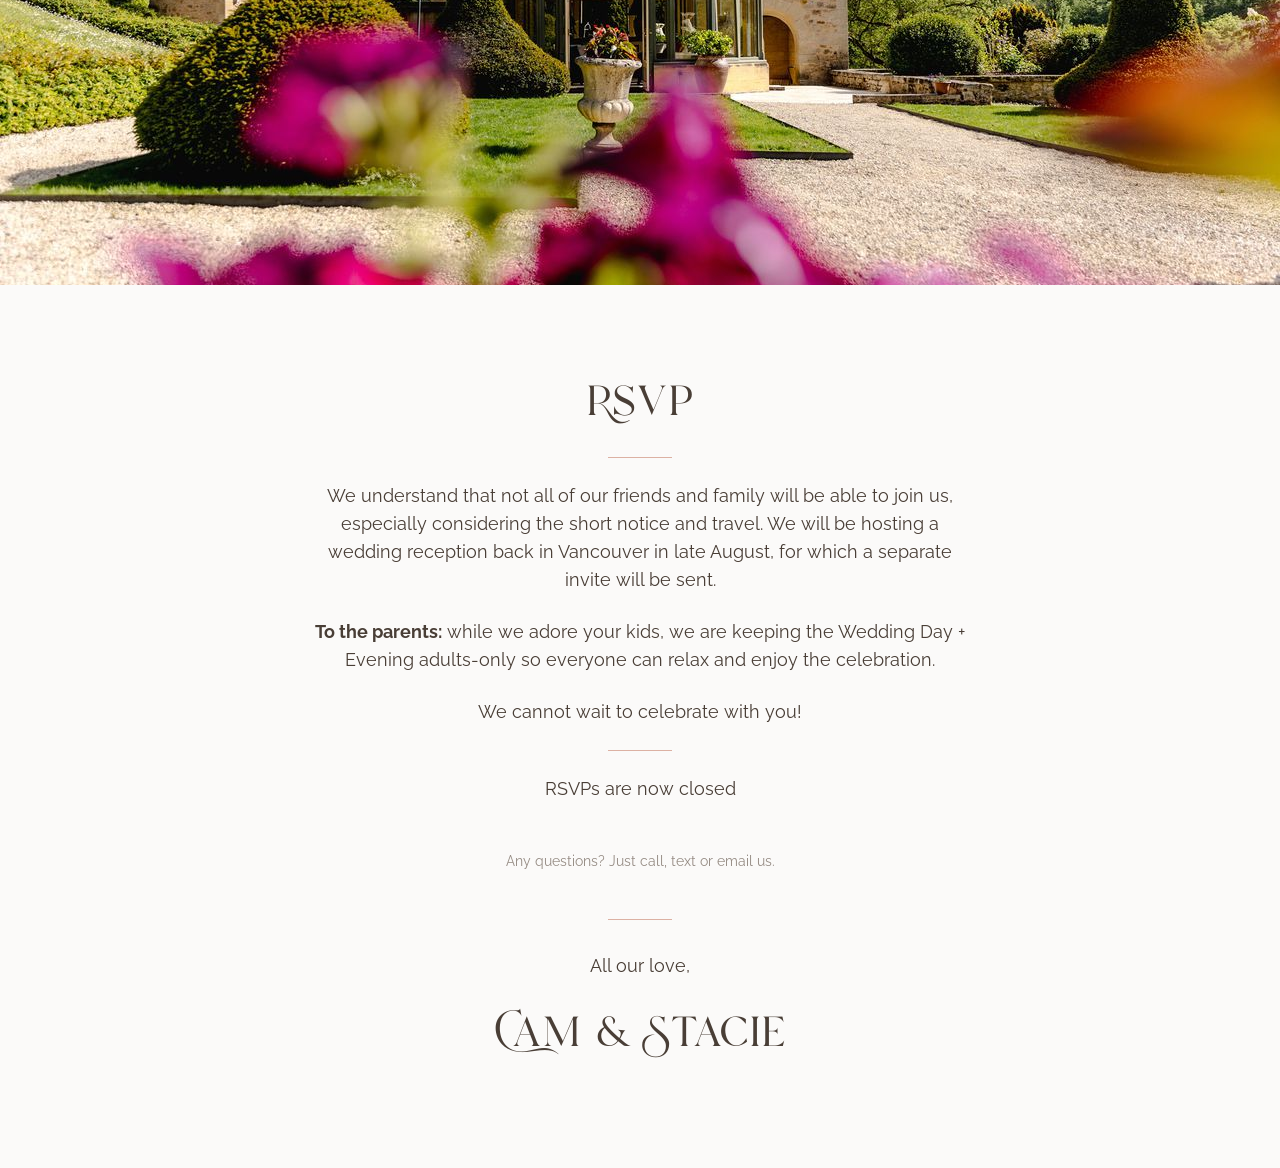
==== commit 17e11789: "close rsvps" ====
--- a/index.html
+++ b/index.html
@@ -76,10 +76,6 @@
               <p class="text-lg md:text-xl font-bold mb-2">Wednesday, July 1, 2026</p>
               <p class="text-base md:text-lg">Ch&acirc;teau La Carri&egrave;re • Saint-Cyprien, Dordogne, France</p>
             </div>
-            <div class="w-16 h-px bg-primary mx-auto mb-8"></div>
-            <div class="mb-8">
-              <a href="#rsvp" class="w-full btn-wedding text-lg py-4">RSVP</a>
-            </div>
           </div>
         </div>
       </section>
@@ -211,65 +207,8 @@
               </p>
               <p class="text-base md:text-lg mb-6"><span class="font-bold">To the parents:</span> while we adore your kids, we are keeping the Wedding Day + Evening adults-only so everyone can relax and enjoy the celebration.</p>
               <p class="text-base md:text-lg mb-6">We cannot wait to celebrate with you!</p>
-            </div>
-            <div class="bg-card rounded-lg shadow-[var(--shadow-elegant)] p-8">
-              <form
-                class="space-y-6"
-                name="gform"
-                id="gform"
-                enctype="text/plain"
-                action="https://docs.google.com/forms/d/e/1FAIpQLSdCtmbN4surOIk3QXTd4i5gzvsNH6dBqeSOg66dSkHHOVNh7A/formResponse?"
-                target="hidden_iframe"
-                onsubmit="submitted=true;">
-                <div>
-                  <label for="entry.739718287" class="block text-sm font-medium text-foreground mb-2"
-                    >Full Name(s) of Attendees<span style="color: red">*</span></label
-                  >
-                  <input
-                    type="text"
-                    id="entry.739718287"
-                    name="entry.739718287"
-                    required
-                    class="w-full p-3 border border-border rounded-lg bg-background text-foreground focus:ring-2 focus:ring-primary focus:border-transparent"
-                    placeholder="Enter your full names, comma separated"
-                    value="" />
-                </div>
-                <div>
-                  <label for="entry.44731466" class="block text-sm font-medium text-foreground mb-2">Total Attendees<span style="color: red">*</span></label>
-                  <input
-                    type="number"
-                    placeholder="Total humans in your party"
-                    required
-                    id="entry.44731466"
-                    name="entry.44731466"
-                    class="w-full p-3 border border-border rounded-lg bg-background text-foreground focus:ring-2 focus:ring-primary focus:border-transparent" />
-                </div>
-                <div>
-                  <label for="entry.1204989593" class="block text-sm font-medium text-foreground mb-2">Will you be attending?<span style="color: red">*</span></label>
-                  <select
-                    id="entry.1204989593"
-                    name="entry.1204989593"
-                    required=""
-                    class="w-full p-3 border border-border rounded-lg bg-background text-foreground focus:ring-2 focus:ring-primary focus:border-transparent">
-                    <option value="">Please select</option>
-                    <option value="all">Yes &mdash; Wedding Day and Welcome Party</option>
-                    <option value="all_maybe">Yes &mdash; Wedding Day, maybe Welcome Party</option>
-                    <option value="wedding_only">Yes &mdash; Wedding Day only</option>
-                    <option value="no">Regrets</option>
-                  </select>
-                </div>
-                <div>
-                  <label for="entry.770752878" class="block text-sm font-medium text-foreground mb-2">Additional Notes</label>
-                  <textarea
-                    id="entry.770752878"
-                    name="entry.770752878"
-                    rows="4"
-                    class="w-full p-3 border border-border rounded-lg bg-background text-foreground focus:ring-2 focus:ring-primary focus:border-transparent"
-                    placeholder="Any additional notes, questions, transportation preferences..."></textarea>
-                </div>
-                <button type="submit" class="w-full btn-wedding text-lg py-4">Submit</button>
-              </form>
-              <iframe name="hidden_iframe" id="hidden_iframe" style="display: none" onload="if(submitted) {}"></iframe>
+              <div class="w-16 h-px bg-primary mx-auto mb-6"></div>
+              <p class="text-base md:text-lg mb-6">RSVPs are now closed</p>
             </div>
             <div class="max-w-4xl mx-auto text-center">
               <div class="mt-8 text-center mb-12">
@@ -286,37 +225,4 @@
       </section>
     </main>
   </body>
-  <script>
-    var submitted = false;
-    document.addEventListener("DOMContentLoaded", () => {
-      const form = document.getElementById("gform");
-
-      form.addEventListener("submit", (e) => {
-        // Lock current height so we can animate from it
-        const startHeight = form.offsetHeight + "px";
-        form.style.height = startHeight;
-        form.style.overflow = "hidden";
-        form.style.transition = "opacity 0.8s ease, height 0.8s ease";
-
-        // Kick off fade + collapse on the next animation frame
-        requestAnimationFrame(() => {
-          form.style.opacity = "0";
-          form.style.height = "0";
-        });
-
-        // After transition completes: hide form, then insert message
-        form.addEventListener(
-          "transitionend",
-          () => {
-            form.style.display = "none";
-
-            const msg = document.createElement("div");
-            msg.textContent = "Thank you so much!";
-            form.parentNode.insertBefore(msg, form);
-          },
-          { once: true }
-        );
-      });
-    });
-  </script>
 </html>
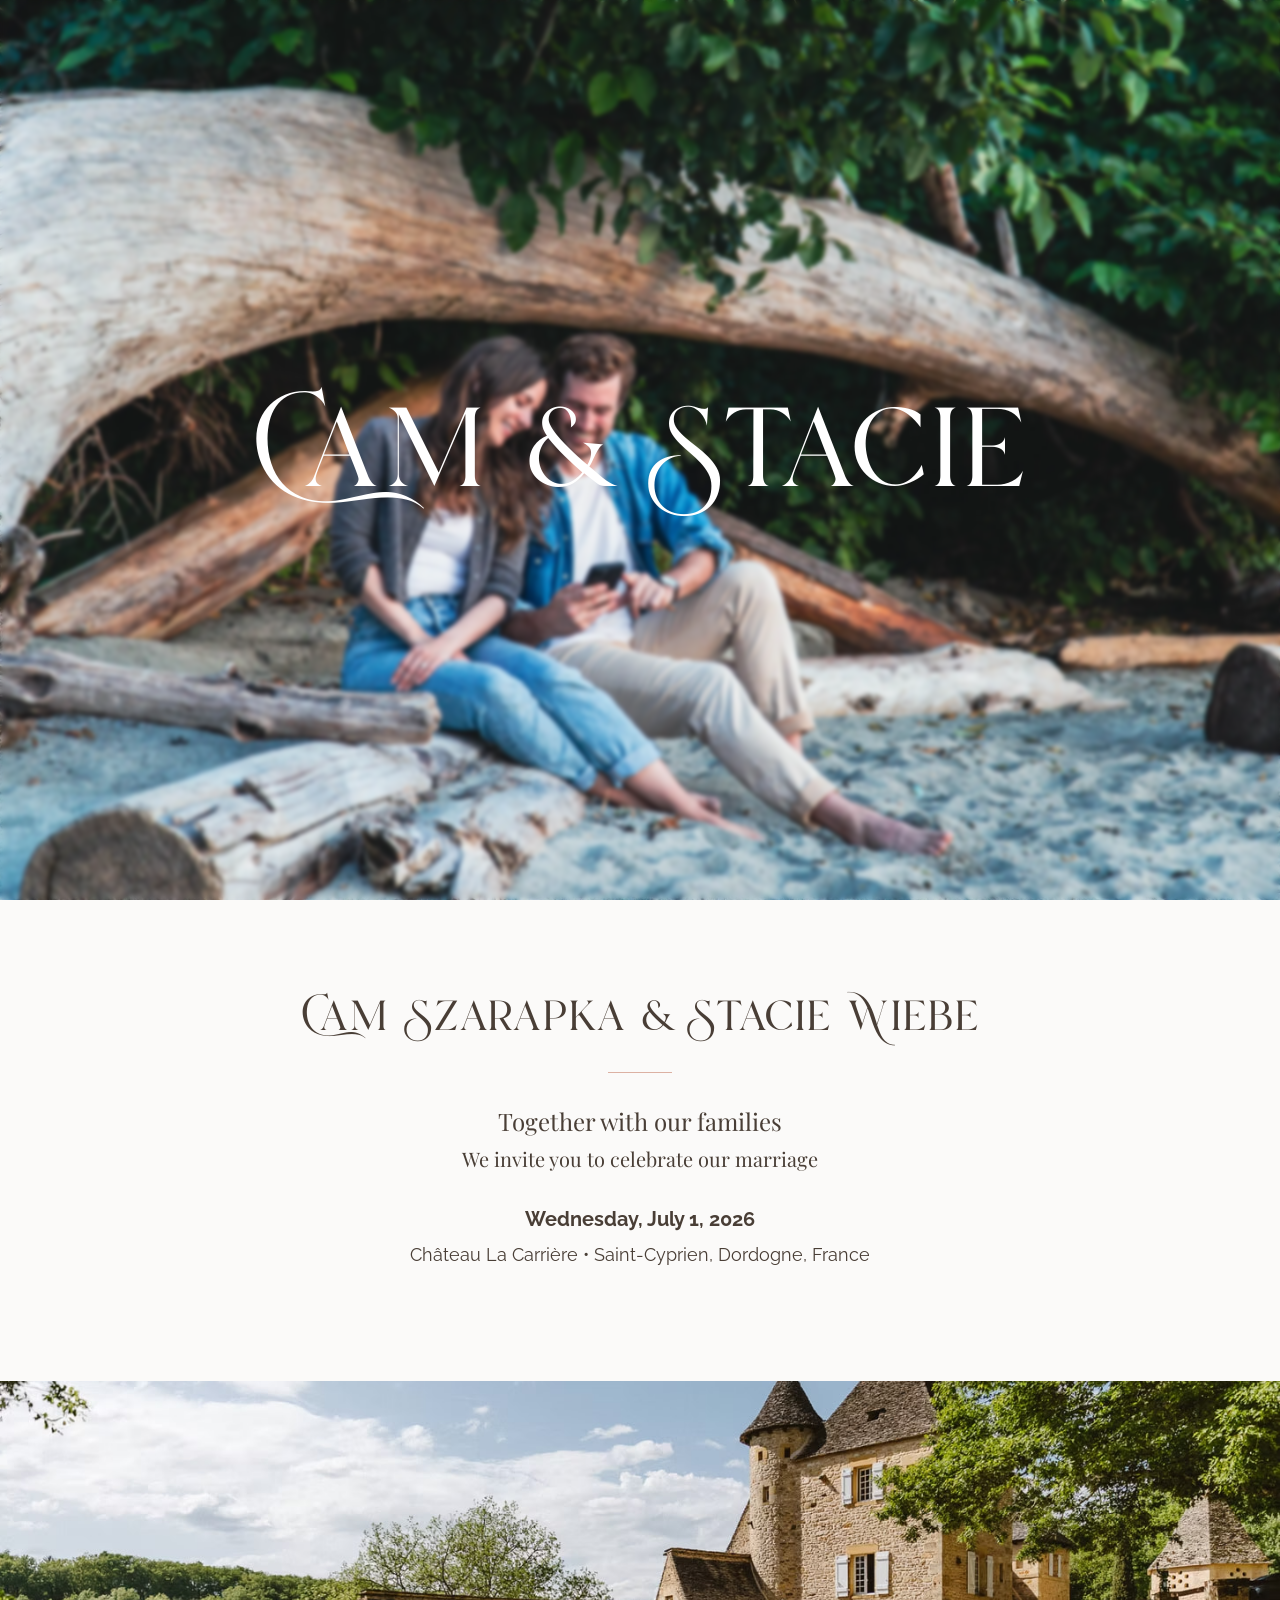
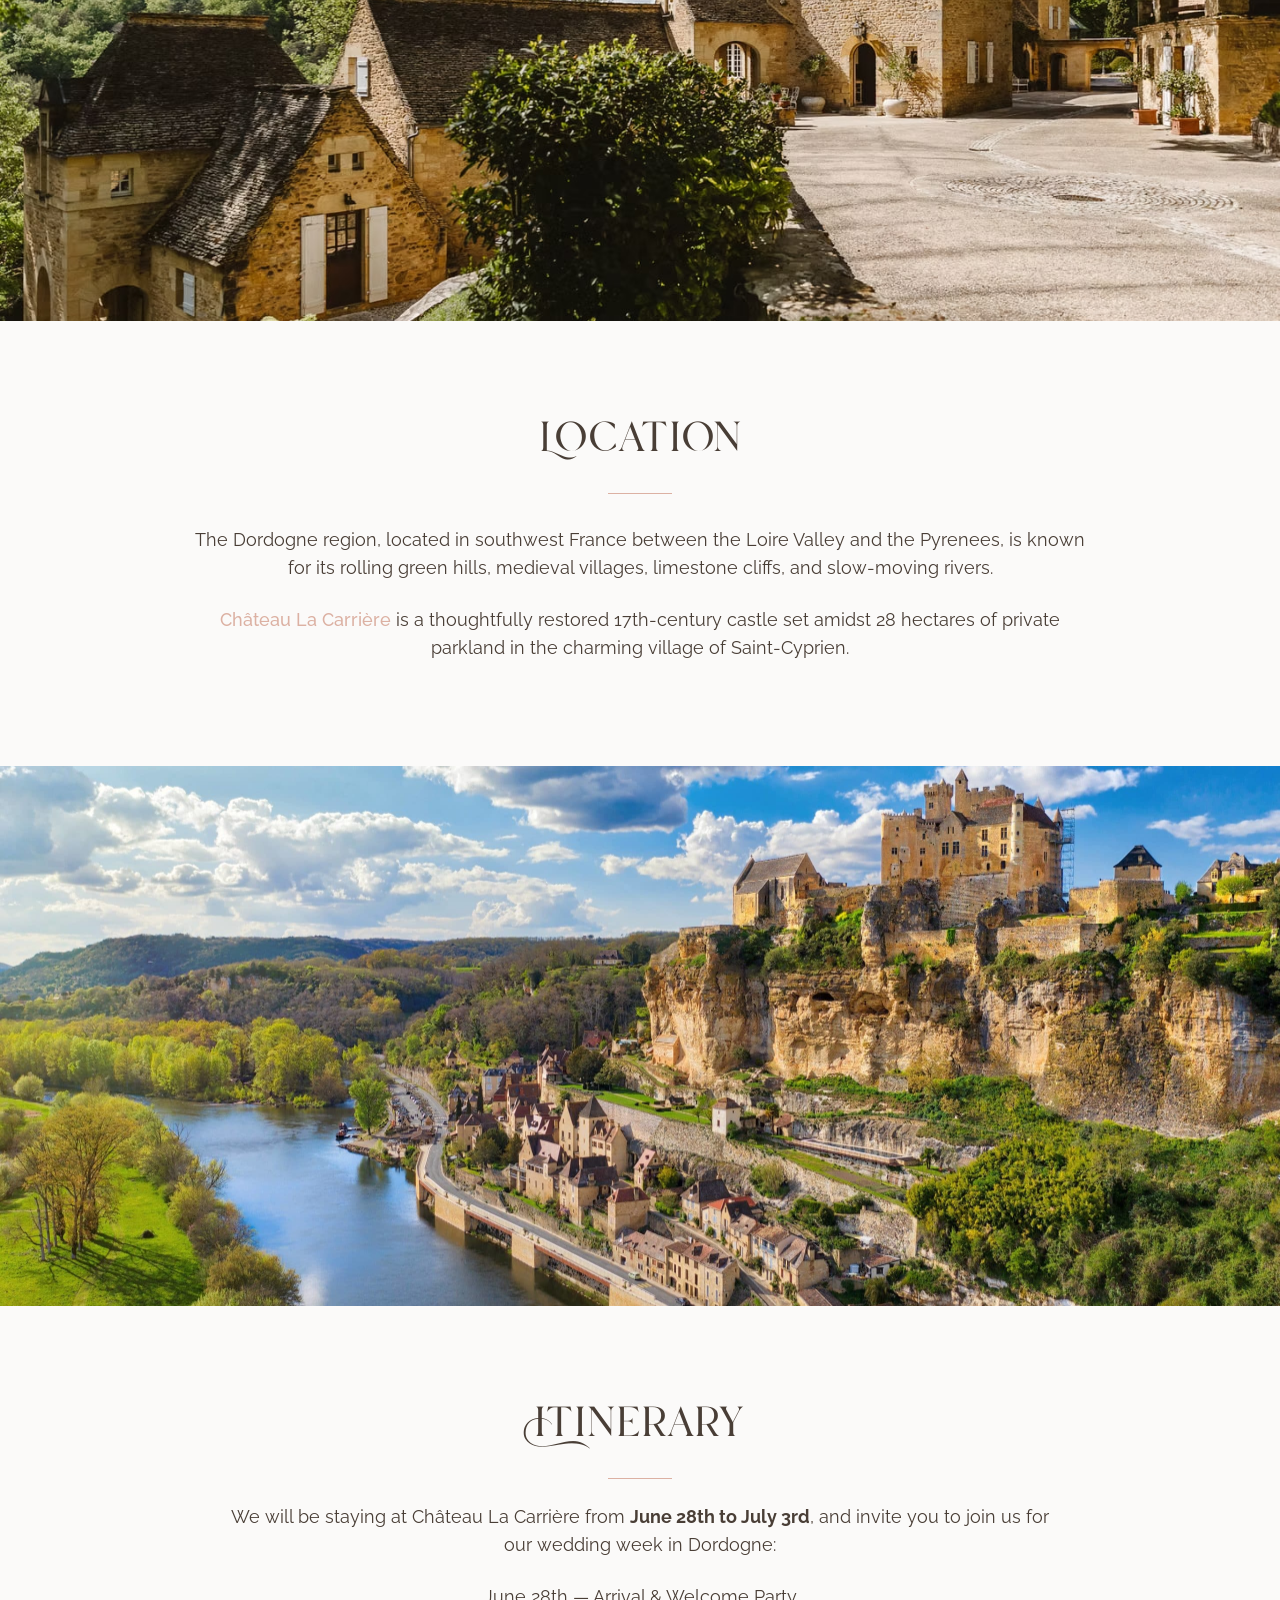
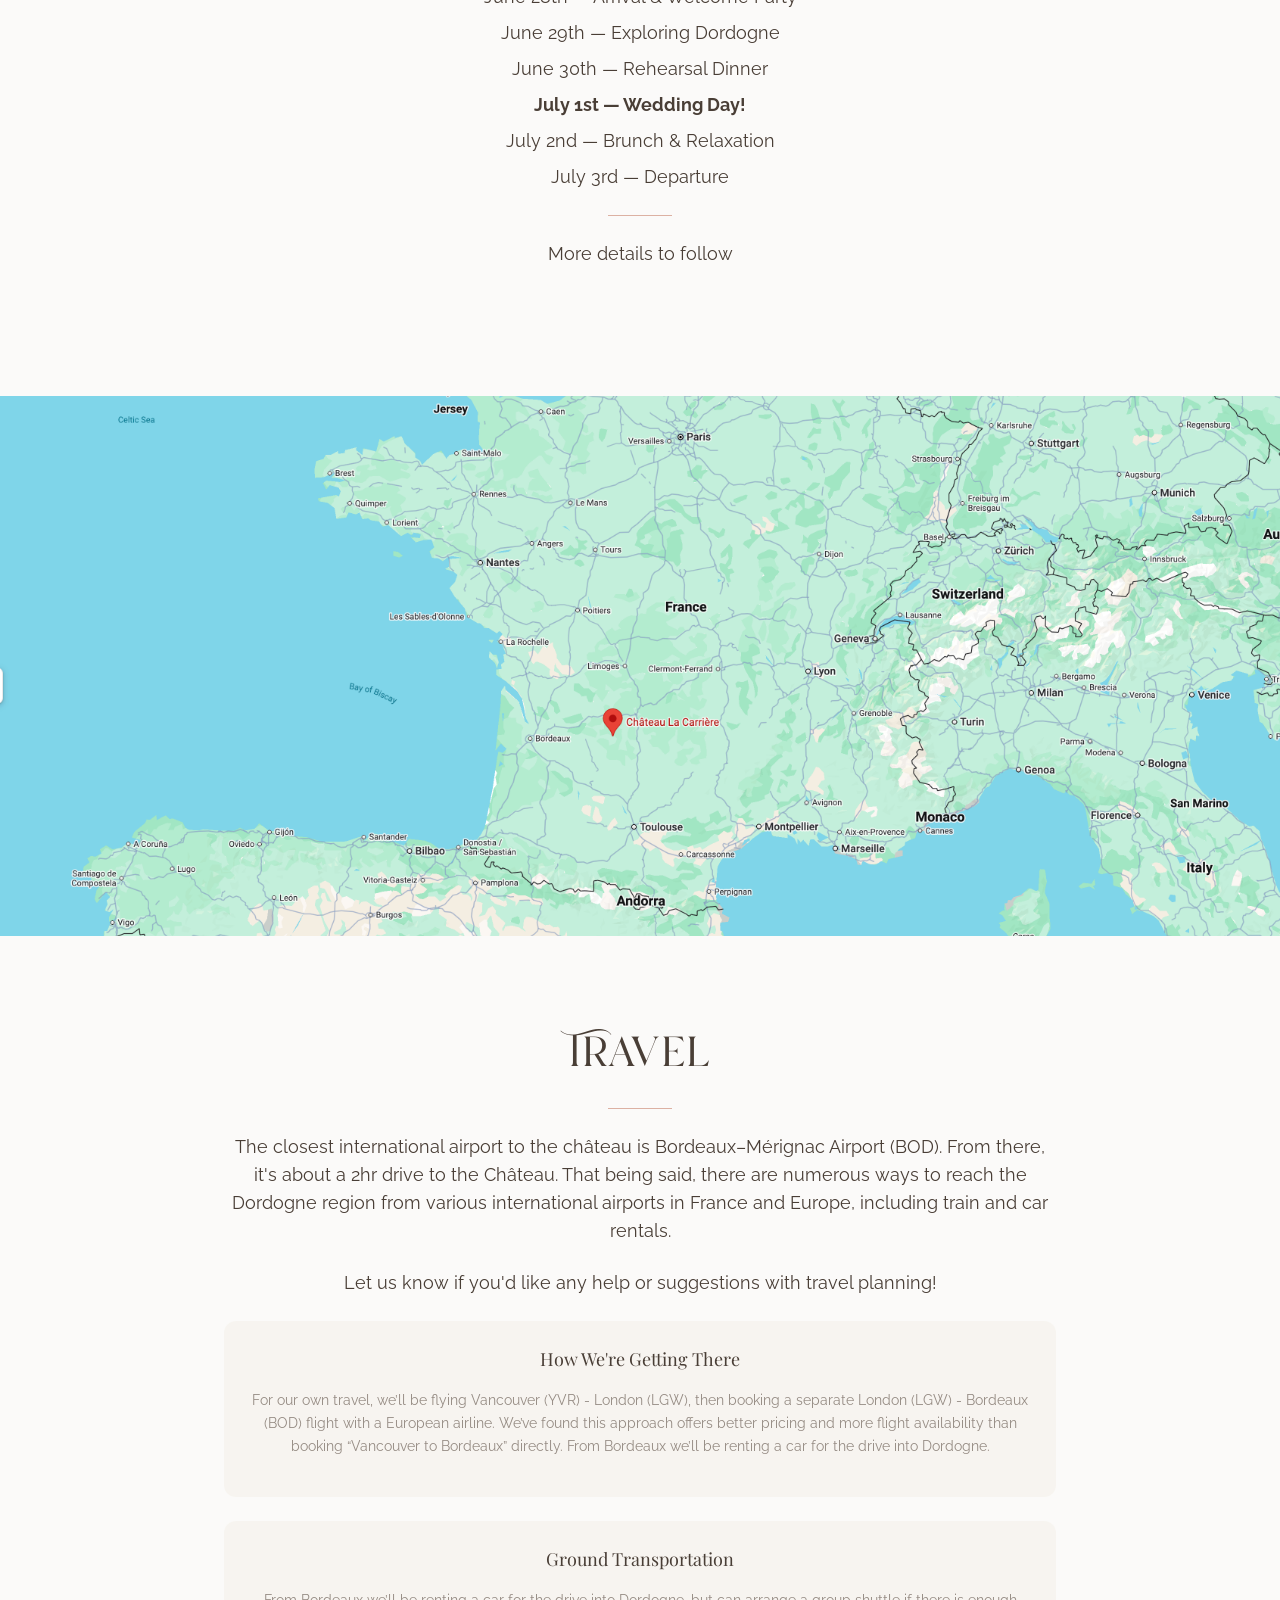
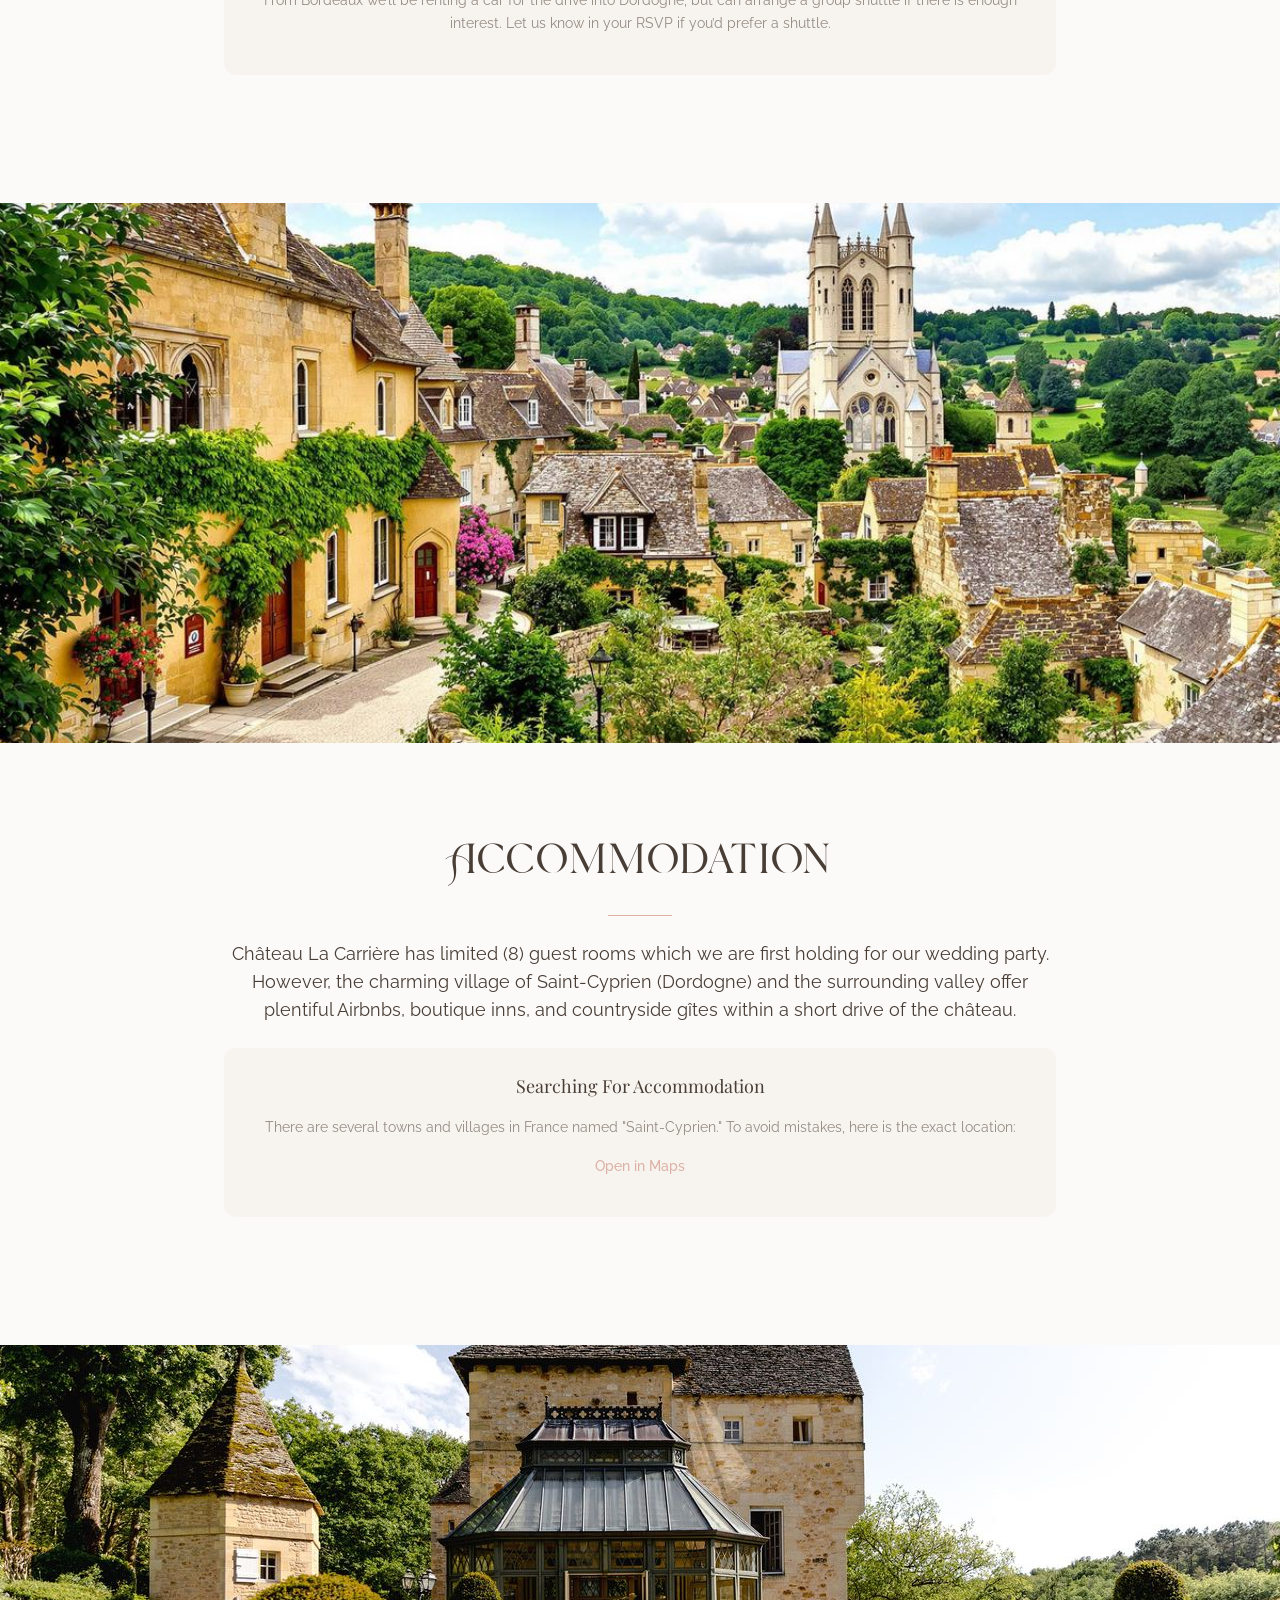
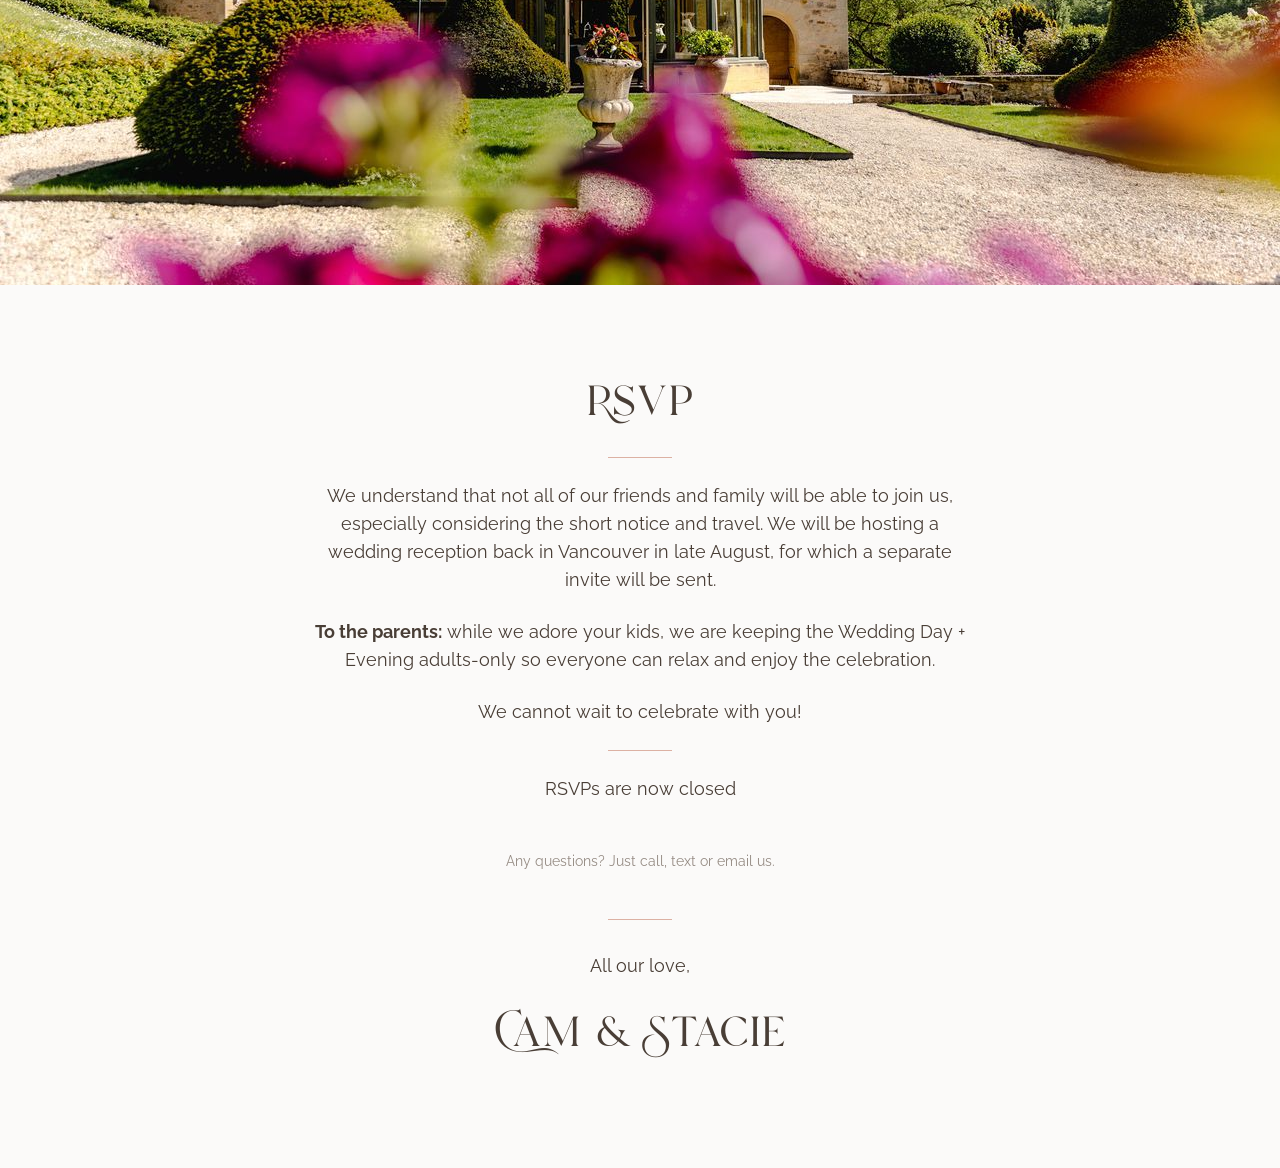
==== commit 50191fdf: "add last names" ====
--- a/index.html
+++ b/index.html
@@ -66,7 +66,7 @@
       <section id="intro" class="py-20">
         <div class="container mx-auto px-8">
           <div class="max-w-4xl mx-auto text-center">
-            <h2 class="heading-font text-6xl mb-8 text-foreground">Cam &amp; Stacie</h2>
+            <h2 class="heading-font text-6xl mb-8 text-foreground">Cam Szarapka &amp; Stacie Wiebe</h2>
             <div class="w-16 h-px bg-primary mx-auto mb-8"></div>
             <div class="mb-8">
               <p class="font-serif text-xl md:text-2xl mb-2">Together with our families</p>
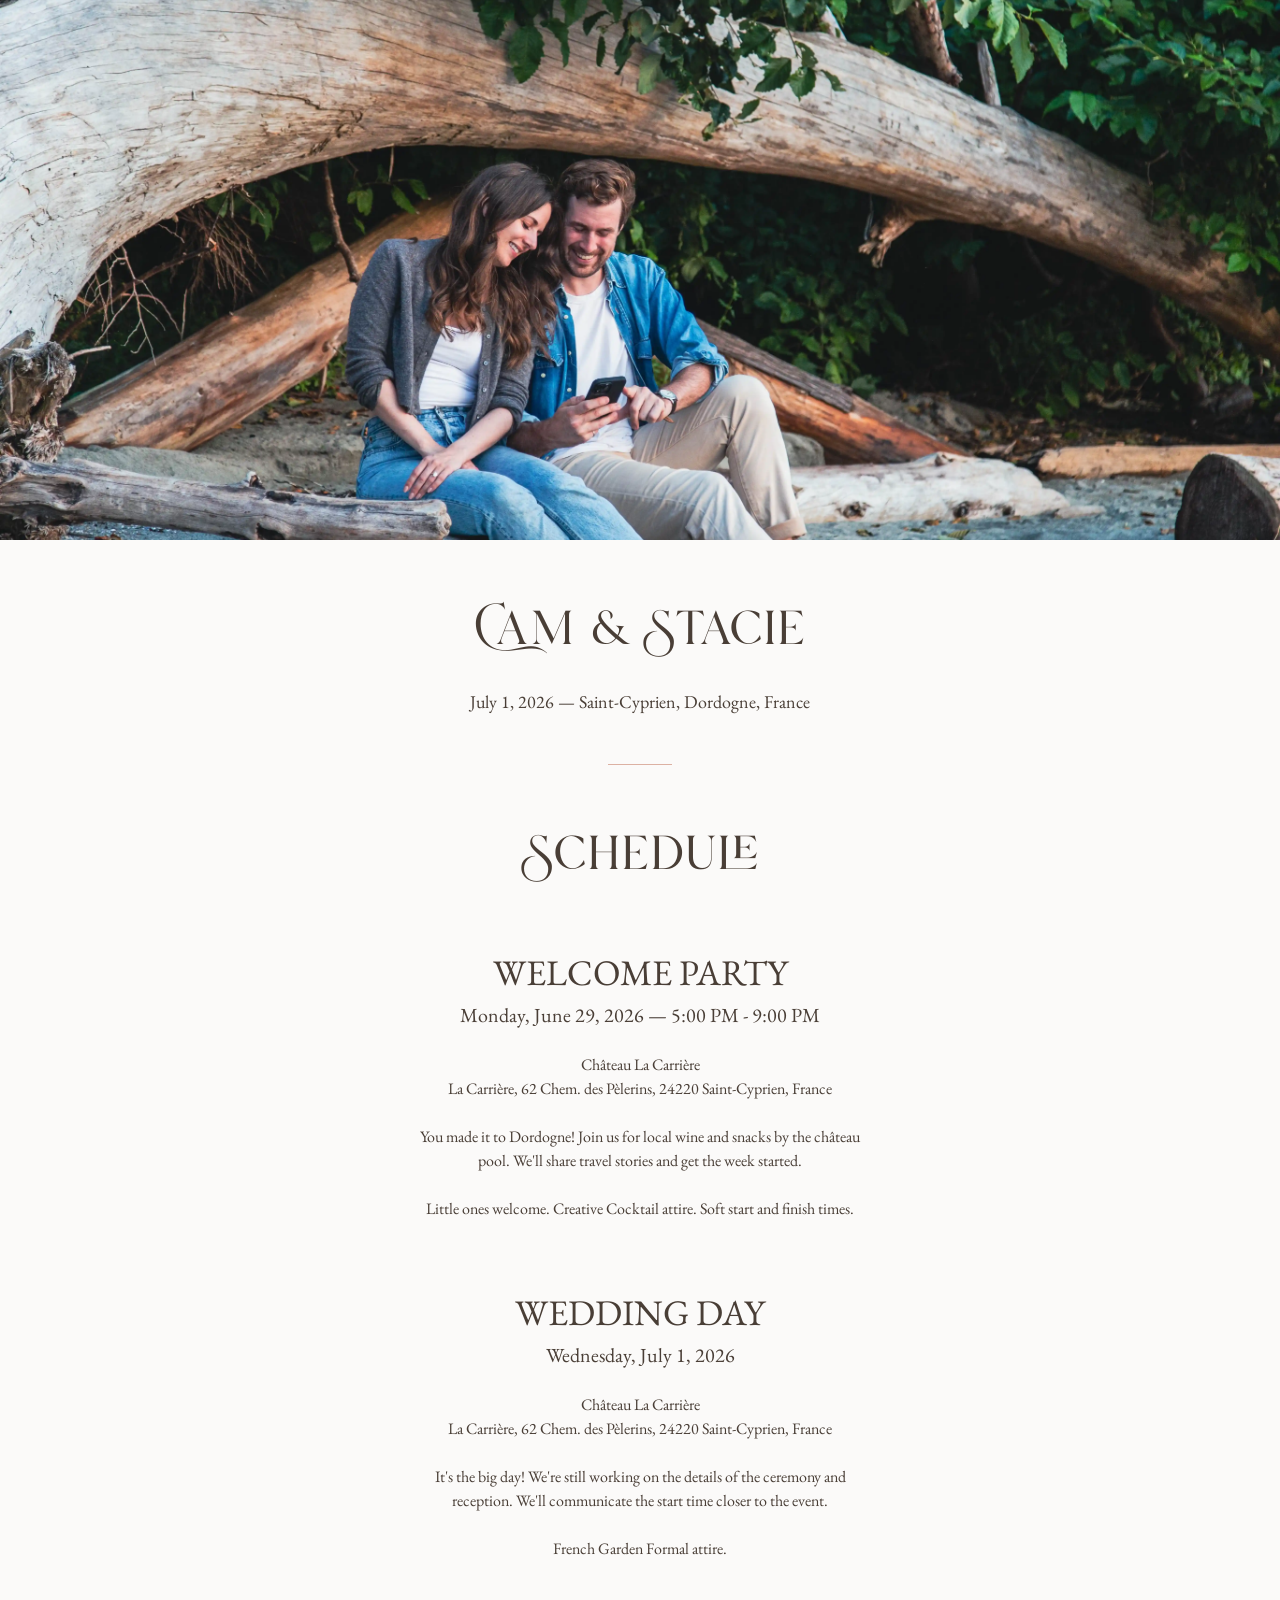
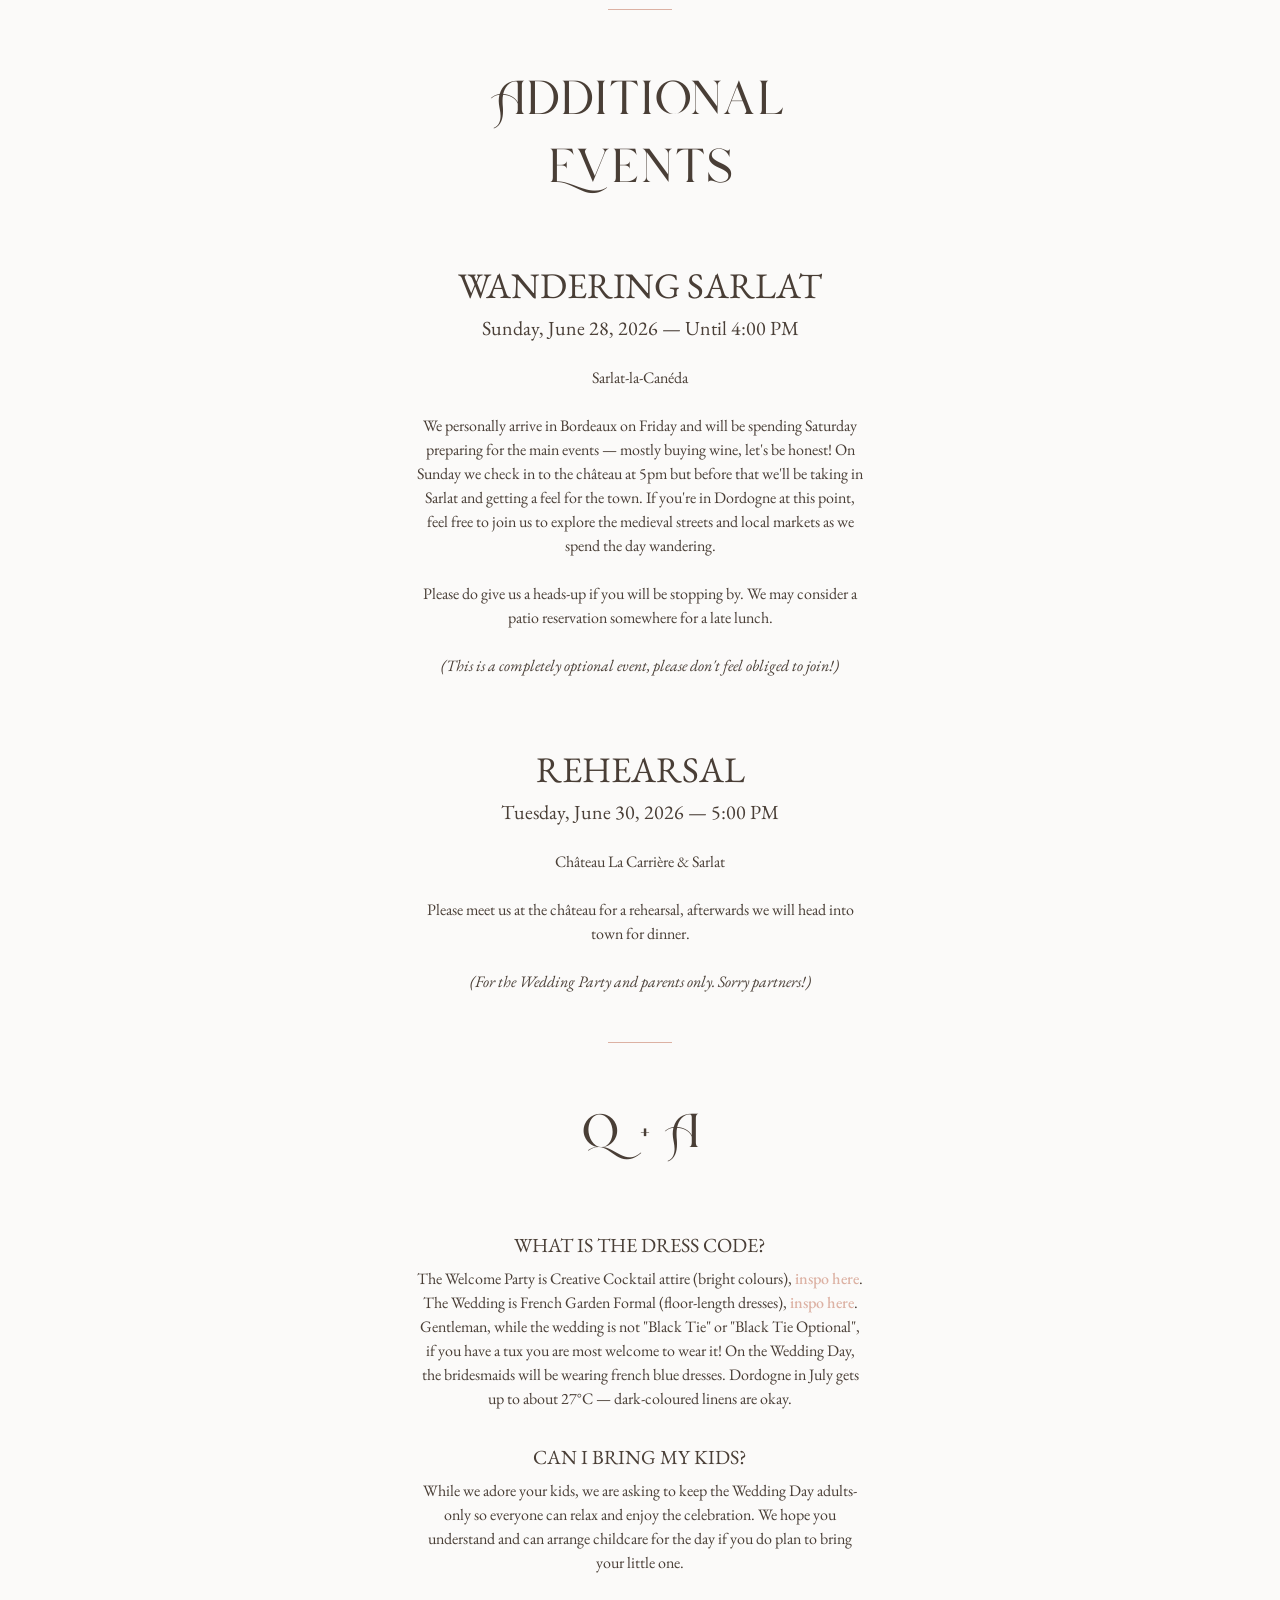
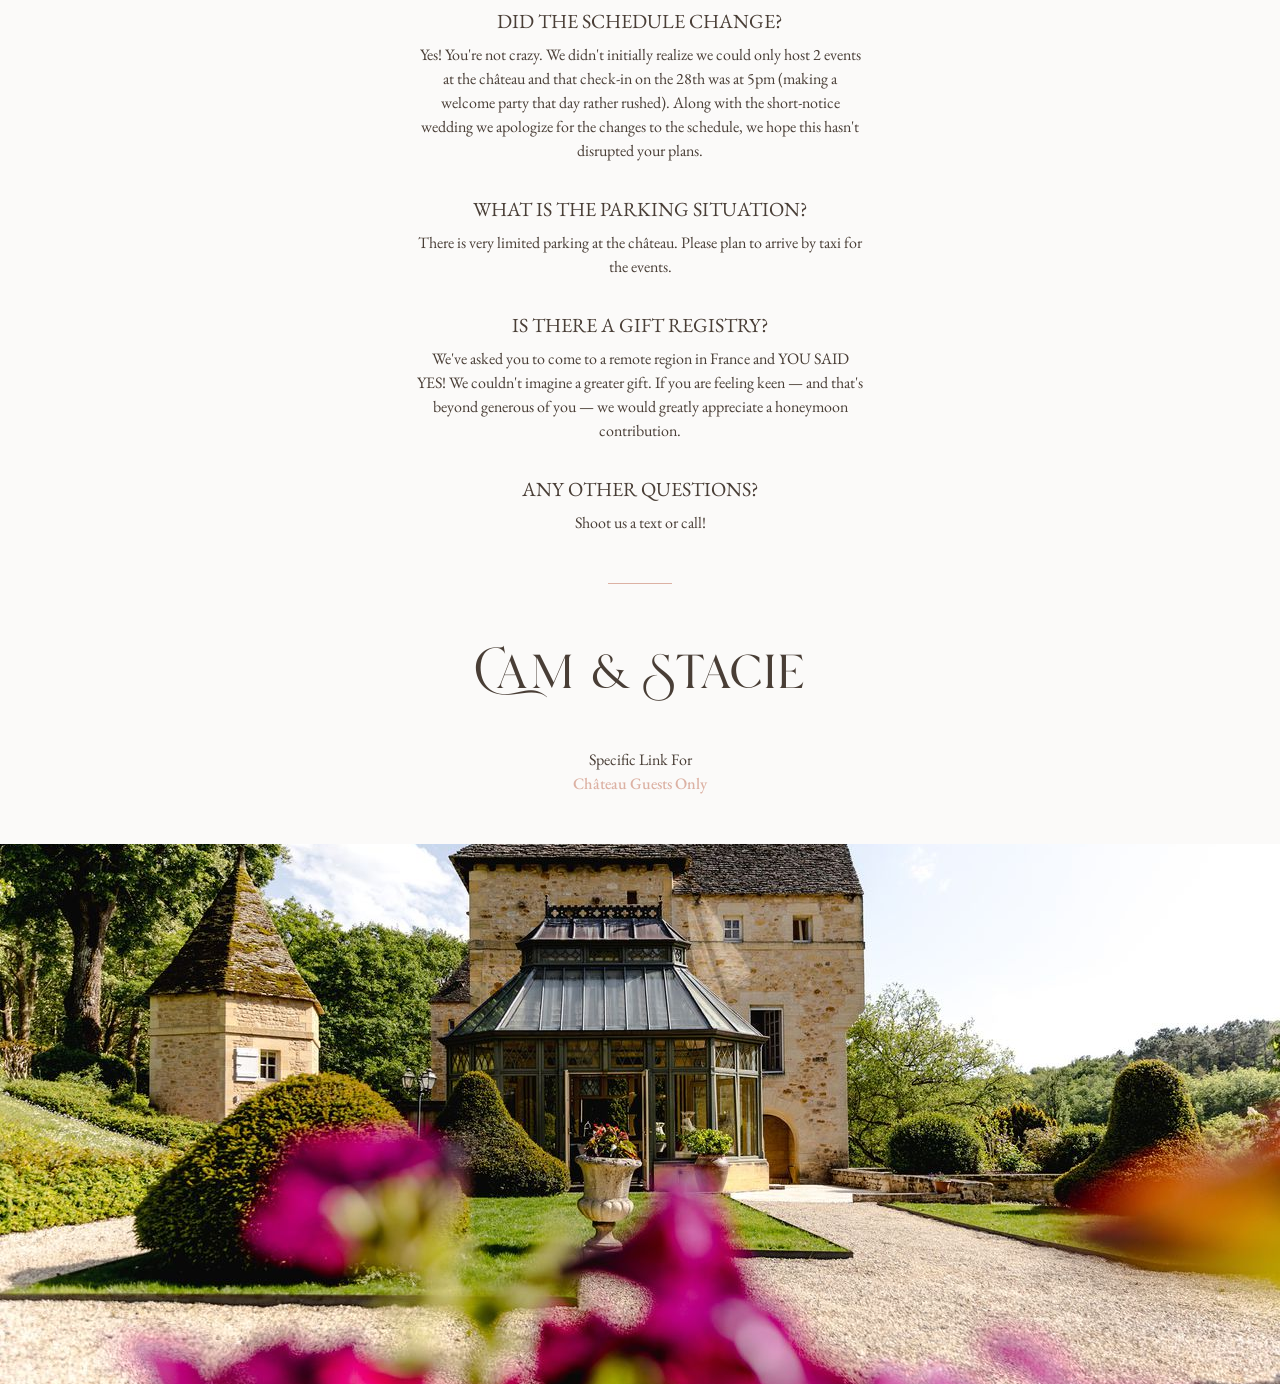
==== commit 12952e13: "change home page to new home page" ====
--- a/index.html
+++ b/index.html
@@ -4,10 +4,9 @@
     <meta charset="UTF-8" />
     <meta name="viewport" content="width=device-width, initial-scale=1.0" />
     <meta http-equiv="X-UA-Compatible" content="ie=edge" />
-    <title>Cam and Stacie</title>
+    <title>Cam & Stacie</title>
     <link rel="icon" href="favicon.ico" type="image/x-icon" />
-    <link rel="stylesheet" href="https://fonts.googleapis.com/css2?family=Playfair+Display:ital,wght@0,400..900;1,400..900&display=swap" />
-    <link rel="stylesheet" href="https://fonts.googleapis.com/css2?family=Raleway:wght@100..900&display=swap" />
+    <link href="https://fonts.googleapis.com/css2?family=EB+Garamond:ital,wght@0,400..800;1,400..800&display=swap" rel="stylesheet">
     <link rel="stylesheet" crossorigin href="index.css" />
     <style>
       @font-face {
@@ -21,14 +20,16 @@
         font-family: "Hello Paris Serif Regular";
         font-optical-sizing: auto;
       }
+      .font-serif {
+        font-family: "EB Garamond", serif;
+        font-optical-sizing: auto;
+      }
       p,
       input,
       label,
       button {
-        font-family: "Raleway", sans-serif;
+        font-family: "EB Garamond", serif;
         font-optical-sizing: auto;
-        font-weight: 400;
-        font-style: normal;
       }
       .text-8xl {
         font-size: 8rem;
@@ -52,176 +53,106 @@
   </head>
   <body>
     <main>
-      <!-- HERO -->
-      <section id="hero" class="relative h-screen flex items-center justify-center overflow-hidden">
-        <div class="absolute inset-0 bg-cover bg-center bg-no-repeat" style="background-image: url('hero.webp'); height: 100vh"></div>
-        <div class="absolute inset-0 hero-overlay"></div>
-        <div class="relative z-10 text-center text-white px-6 max-w-4xl mx-auto fade-in">
-          <div class="mb-8">
-            <h1 class="heading-font text-8xl md:text-10xl mb-4 text-white">Cam &amp; Stacie</h1>
+      <!-- INTRO -->
+      <section class="relative flex overflow-hidden" style="height: 60vh;">
+        <div class="absolute inset-0 bg-cover bg-center bg-no-repeat" style="background-image: url('hero.webp');"></div>
+      </section>
+      <section id="intro" class="py-12">
+        <div class="container mx-auto px-8">
+          <div class="max-w-4xl mx-auto text-center">
+            <h2 class="heading-font text-7xl mb-8 text-foreground">Cam &amp; Stacie</h2>
+            <p class="text-lg font-serif">July 1, 2026 &mdash; Saint-Cyprien, Dordogne, France</p>
           </div>
         </div>
       </section>
-      <!-- INTRO -->
-      <section id="intro" class="py-20">
-        <div class="container mx-auto px-8">
-          <div class="max-w-4xl mx-auto text-center">
-            <h2 class="heading-font text-6xl mb-8 text-foreground">Cam Szarapka &amp; Stacie Wiebe</h2>
-            <div class="w-16 h-px bg-primary mx-auto mb-8"></div>
-            <div class="mb-8">
-              <p class="font-serif text-xl md:text-2xl mb-2">Together with our families</p>
-              <p class="font-serif text-lg md:text-xl">We invite you to celebrate our marriage</p>
-            </div>
-            <div class="mb-8">
-              <p class="text-lg md:text-xl font-bold mb-2">Wednesday, July 1, 2026</p>
-              <p class="text-base md:text-lg">Ch&acirc;teau La Carri&egrave;re • Saint-Cyprien, Dordogne, France</p>
-            </div>
+      <div class="w-16 h-px bg-primary mx-auto"></div>
+      <!-- MAIN SCHEDULE -->
+      <section id="schedule" class="py-12">
+        <div class="container mx-auto px-8 max-w-lg">
+          <div class="text-center">
+            <h2 class="heading-font text-7xl mb-18 text-foreground">Schedule</h2>
+
+            <h3 class="font-serif text-4xl mb-2">WELCOME PARTY</h3>
+            <h4 class="font-serif text-xl mb-6">Monday, June 29, 2026 &mdash; 5:00 PM - 9:00 PM</h4>
+            <h4 class="font-serif text-base">Ch&acirc;teau La Carrière</h4>
+            <h4 class="font-serif text-base mb-6">La Carrière, 62 Chem. des Pèlerins, 24220 Saint-Cyprien, France</h4>
+            <p class="font-serif text-base mb-6 inline-flex">You made it to Dordogne! Join us for local wine and snacks by the château pool. We'll share travel stories and get the week started.</p>
+            <p class="font-serif text-base mb-18 inline-flex">Little ones welcome. Creative Cocktail attire. Soft start and finish times. </p>
+
+            <h3 class="font-serif text-4xl mb-2">WEDDING DAY</h3>
+            <h4 class="font-serif text-xl mb-6">Wednesday, July 1, 2026</h4>
+            <h4 class="font-serif text-base">Ch&acirc;teau La Carrière</h4>
+            <h4 class="font-serif text-base mb-6">La Carrière, 62 Chem. des Pèlerins, 24220 Saint-Cyprien, France</h4>
+            <p class="font-serif text-base mb-6 inline-flex">It's the big day! We're still working on the details of the ceremony and reception. We'll communicate the start time closer to the event.</p>
+            <p class="font-serif text-base inline-flex">French Garden Formal attire.</p>
+
           </div>
         </div>
       </section>
-      <!-- BANNER -->
-      <section class="relative flex items-center justify-center overflow-hidden" style="height: 60vh">
-        <div
-          class="absolute inset-0 bg-cover bg-center bg-no-repeat"
-          style="background-image: url('chateau_hero.jpg'); width: 100%; height: auto; max-height: 60vh"></div>
-      </section>
-      <!-- LOCATION -->
-      <section id="location" class="py-20">
-        <div class="container mx-auto px-8">
-          <div class="max-w-4xl mx-auto text-center">
-            <h2 class="heading-font text-6xl mb-8 text-foreground">Location</h2>
-            <div class="w-16 h-px bg-primary mx-auto mb-8"></div>
-            <p class="text-base md:text-lg mb-6">
-              The Dordogne region, located in southwest France between the Loire Valley and the Pyrenees, is known for its rolling green hills, medieval villages, limestone cliffs, and slow-moving rivers.
-            </p>
-            <p class="text-base md:text-lg mb-6">
-              <a href="https://www.chateaulacarriere.com/" class="text-primary font-medium hover:underline">Ch&acirc;teau La Carri&egrave;re</a>
-              is a thoughtfully restored 17th-century castle set amidst 28 hectares of private parkland in the charming village of Saint-Cyprien.
-            </p>
+      <div class="w-16 h-px bg-primary mx-auto"></div>
+      <!-- OPTIONAL EVENTS -->
+      <section id="schedule" class="py-12">
+        <div class="container mx-auto px-8 max-w-lg">
+          <div class="text-center">
+            <h2 class="heading-font text-7xl mb-18 text-foreground">Additional Events</h2>
+
+            <h3 class="font-serif text-4xl mb-2">WANDERING SARLAT</h3>
+            <h4 class="font-serif text-xl mb-6">Sunday, June 28, 2026 &mdash; Until 4:00 PM</h4>
+            <h4 class="font-serif text-base mb-6">Sarlat-la-Canéda</h4>
+            <p class="font-serif text-base mb-6 inline-flex">We personally arrive in Bordeaux on Friday and will be spending Saturday preparing for the main events &mdash; mostly buying wine, let's be honest! On Sunday we check in to the château at 5pm but before that we'll be taking in Sarlat and getting a feel for the town. If you're in Dordogne at this point, feel free to join us to explore the medieval streets and local markets as we spend the day wandering.</p>
+            <p class="font-serif text-base mb-6 inline-flex">Please do give us a heads-up if you will be stopping by. We may consider a patio reservation somewhere for a late lunch.</p>
+            <p class="font-serif text-base mb-18 inline-flex"><i>(This is a completely optional event, please don't feel obliged to join!)</i></p>
+
+            <h3 class="font-serif text-4xl mb-2">REHEARSAL</h3>
+            <h4 class="font-serif text-xl mb-6">Tuesday, June 30, 2026 &mdash; 5:00 PM</h4>
+            <h4 class="font-serif text-base mb-6">Château La Carrière & Sarlat</h4>
+            <p class="font-serif text-base mb-6 inline-flex">Please meet us at the château for a rehearsal, afterwards we will head into town for dinner.</p>
+            <p class="font-serif text-base inline-flex"><i>(For the Wedding Party and parents only. Sorry partners!)</i></p>
+
           </div>
         </div>
       </section>
-      <!-- BANNER -->
-      <section class="relative flex items-center justify-center overflow-hidden" style="height: 60vh">
-        <div
-          class="absolute inset-0 bg-cover bg-center bg-no-repeat"
-          style="background-image: url('beynac_hero.jpeg'); width: 100%; height: auto; max-height: 60vh"></div>
-      </section>
-      <!-- ITINERARY -->
-      <section id="accommodation" class="py-20">
-        <div class="container mx-auto px-8 max-w-4xl">
-          <div class="text-center mb-12">
-            <h2 class="heading-font text-6xl mb-8 text-foreground">Itinerary</h2>
-            <div class="w-16 h-px bg-primary mx-auto mb-6"></div>
-            <p class="text-base md:text-lg mb-6">
-              We will be staying at Ch&acirc;teau La Carri&egrave;re from <span class="font-bold">June 28th to July 3rd</span>, and invite you to join us for our wedding week in Dordogne:
-            </p>
-            <p class="text-base md:text-lg mb-2">June 28th &mdash; Arrival & Welcome Party</p>
-            <p class="text-base md:text-lg mb-2">June 29th &mdash; Exploring Dordogne</p>
-            <p class="text-base md:text-lg mb-2">June 30th &mdash; Rehearsal Dinner</p>
-            <p class="text-base md:text-lg mb-2 font-bold">July 1st &mdash; Wedding Day!</p>
-            <p class="text-base md:text-lg mb-2">July 2nd &mdash; Brunch & Relaxation</p>
-            <p class="text-base md:text-lg mb-6">July 3rd &mdash; Departure</p>
-            <div class="w-16 h-px bg-primary mx-auto mb-6"></div>
-            <div class="mb-6">
-              <p class="text-base md:text-lg">More details to follow</p>
-            </div>
+      <div class="w-16 h-px bg-primary mx-auto"></div>
+      <!-- Q+A -->
+      <section id="schedule" class="py-12">
+        <div class="container mx-auto px-8 max-w-lg">
+          <div class="text-center">
+            <h2 class="heading-font text-7xl mb-18 text-foreground">Q + A</h2>
+
+            <h4 class="font-serif text-xl mb-2">WHAT IS THE DRESS CODE?</h4>
+            <p class="font-serif text-base mb-8">The Welcome Party is Creative Cocktail attire (bright colours), <a class="text-primary font-medium hover:underline" target="_blank" href="https://pin.it/r2N09QyFa">inspo here</a>. The Wedding is French Garden Formal (floor-length dresses), <a class="text-primary font-medium hover:underline" target="_blank" href="https://pin.it/4IwSJNKcN">inspo here</a>. Gentleman, while the wedding is not "Black Tie" or "Black Tie Optional", if you have a tux you are most welcome to wear it! On the Wedding Day, the bridesmaids will be wearing french blue dresses. Dordogne in July gets up to about 27&deg;C &mdash; dark-coloured linens are okay.</p>
+
+            <h4 class="font-serif text-xl mb-2">CAN I BRING MY KIDS?</h4>
+            <p class="font-serif text-base mb-8 inline-flex">While we adore your kids, we are asking to keep the Wedding Day adults-only so everyone can relax and enjoy the celebration. We hope you understand and can arrange childcare for the day if you do plan to bring your little one.</p>
+
+            <h4 class="font-serif text-xl mb-2">DID THE SCHEDULE CHANGE?</h4>
+            <p class="font-serif text-base mb-8 inline-flex">Yes! You're not crazy. We didn't initially realize we could only host 2 events at the château and that check-in on the 28th was at 5pm (making a welcome party that day rather rushed). Along with the short-notice wedding we apologize for the changes to the schedule, we hope this hasn't disrupted your plans.</p>
+
+            <h4 class="font-serif text-xl mb-2">WHAT IS THE PARKING SITUATION?</h4>
+            <p class="font-serif text-base mb-8 inline-flex">There is very limited parking at the château. Please plan to arrive by taxi for the events.</p>
+
+            <h4 class="font-serif text-xl mb-2">IS THERE A GIFT REGISTRY?</h4>
+            <p class="font-serif text-base mb-8 inline-flex">We've asked you to come to a remote region in France and YOU SAID YES! We couldn't imagine a greater gift. If you are feeling keen &mdash; and that's beyond generous of you &mdash; we would greatly appreciate a honeymoon contribution.</p>
+
+            <h4 class="font-serif text-xl mb-2">ANY OTHER QUESTIONS?</h4>
+            <p class="font-serif text-base inline-flex">Shoot us a text or call!</p>
+
           </div>
         </div>
       </section>
-      <!-- BANNER -->
-      <section class="relative flex items-center justify-center overflow-hidden" style="height: 60vh">
-        <div
-          class="absolute inset-0 bg-cover bg-center bg-no-repeat"
-          style="background-image: url('france_map.png'); width: 100%; height: auto; max-height: 60vh"></div>
-      </section>
-      <!-- TRAVEL -->
-      <section id="travel" class="py-20">
-        <div class="container mx-auto px-8 max-w-4xl">
-          <div class="text-center mb-12">
-            <h2 class="heading-font text-6xl mb-8 text-foreground">Travel</h2>
-            <div class="w-16 h-px bg-primary mx-auto mb-6"></div>
-            <p class="text-base md:text-lg mb-6">
-              The closest international airport to the château is Bordeaux–Mérignac Airport (BOD). From there, it's about a 2hr drive to the Ch&acirc;teau. That being said, there are numerous ways to reach the Dordogne region from various international airports in France and Europe, including train and car rentals.
-            </p>
-            <p class="text-base md:text-lg mb-6">
-              Let us know if you'd like any help or suggestions with travel planning!
-            </p>
-            <div class="bg-wedding-cream/50 p-6 rounded-lg mb-6">
-              <h4 class="font-serif text-lg mb-4 text-foreground">How We're Getting There</h4>
-              <p class="text-muted-foreground text-sm leading-relaxed mb-4">
-                For our own travel, we’ll be flying Vancouver (YVR) - London (LGW), then booking a separate London (LGW) - Bordeaux (BOD) flight with a European airline. We’ve found this approach offers better pricing and more flight availability than booking “Vancouver to Bordeaux” directly. From Bordeaux we’ll be renting a car for the drive into Dordogne.
-              </p>
-            </div>
-            <div class="bg-wedding-cream/50 p-6 rounded-lg">
-              <h4 class="font-serif text-lg mb-4 text-foreground">Ground Transportation</h4>
-              <p class="text-muted-foreground text-sm leading-relaxed mb-4">
-                From Bordeaux we’ll be renting a car for the drive into Dordogne, but can arrange a group shuttle if there is enough interest. Let us know in your RSVP if you’d prefer a shuttle.
-              </p>
-            </div>
+      <div class="w-16 h-px bg-primary mx-auto"></div>
+      <!-- FOOTER -->
+      <section id="footer" class="py-12">
+        <div class="container mx-auto px-8 max-w-lg">
+          <div class="text-center">
+            <h2 class="heading-font text-7xl mb-12 text-foreground">Cam & Stacie</h2>
+            <p class="font-serif text-base">Specific Link For</p>
+            <p class="font-serif text-base"><a class="text-primary font-medium hover:underline" href="chateau">Château Guests Only</a></p>
           </div>
         </div>
       </section>
-      <!-- BANNER -->
-      <section class="relative flex items-center justify-center overflow-hidden" style="height: 60vh">
-        <div
-          class="absolute inset-0 bg-cover bg-center bg-no-repeat"
-          style="background-image: url('dordogne_village.jpg'); width: 100%; height: auto; max-height: 60vh"></div>
-      </section>
-      <!-- ACCOMMODATION -->
-      <section id="accommodation" class="py-20">
-        <div class="container mx-auto px-8 max-w-4xl">
-          <div class="text-center mb-12">
-            <h2 class="heading-font text-6xl mb-8 text-foreground">Accommodation</h2>
-            <div class="w-16 h-px bg-primary mx-auto mb-6"></div>
-            <p class="text-base md:text-lg mb-6">
-              Château La Carrière has limited (8) guest rooms which we are first holding for our wedding party. However, the charming village of Saint-Cyprien (Dordogne) and the surrounding valley offer plentiful Airbnbs, boutique inns, and countryside gîtes within a short drive of the château.
-            </p>
-            <div class="bg-wedding-cream/50 p-6 rounded-lg">
-              <h4 class="font-serif text-lg mb-4 text-foreground">Searching For Accommodation</h4>
-              <p class="text-muted-foreground text-sm leading-relaxed mb-4">
-                There are several towns and villages in France named "Saint-Cyprien." To avoid mistakes, here is the exact location:
-              </p>
-              <p class="text-muted-foreground text-sm leading-relaxed mb-4">
-                <a href="https://maps.app.goo.gl/zNsiE9Jf7Z8D1D6q9" class="text-primary font-medium hover:underline">Open in Maps</a>
-              </p>
-            </div>
-          </div>
-        </div>
-      </section>
-      <!-- BANNER -->
-      <section class="relative flex items-center justify-center overflow-hidden" style="height: 60vh">
-        <div
-          class="absolute inset-0 bg-cover bg-center bg-no-repeat"
-          style="background-image: url('chateau_courtyard.jpg'); width: 100%; height: auto; max-height: 60vh"></div>
-      </section>
-      <!-- RSVP -->
-      <section id="rsvp" class="py-20">
-        <div class="container mx-auto px-6">
-          <div class="max-w-2xl mx-auto">
-            <div class="text-center mb-12">
-              <h2 class="heading-font text-6xl mb-8 text-foreground">Rsvp</h2>
-              <div class="w-16 h-px bg-primary mx-auto mb-6"></div>
-              <p class="text-base md:text-lg mb-6">
-                We understand that not all of our friends and family will be able to join us, especially considering the short notice and travel. We will be hosting a wedding reception back in Vancouver in late August, for which a separate invite will be sent.
-              </p>
-              <p class="text-base md:text-lg mb-6"><span class="font-bold">To the parents:</span> while we adore your kids, we are keeping the Wedding Day + Evening adults-only so everyone can relax and enjoy the celebration.</p>
-              <p class="text-base md:text-lg mb-6">We cannot wait to celebrate with you!</p>
-              <div class="w-16 h-px bg-primary mx-auto mb-6"></div>
-              <p class="text-base md:text-lg mb-6">RSVPs are now closed</p>
-            </div>
-            <div class="max-w-4xl mx-auto text-center">
-              <div class="mt-8 text-center mb-12">
-                <p class="text-sm text-muted-foreground mb-4">Any questions? Just call, text or email us.</p>
-              </div>
-              <div class="w-16 h-px bg-primary mx-auto mb-8"></div>
-              <div class="mb-4">
-                <p class="text-base md:text-lg">All our love,</p>
-              </div>
-              <h2 class="heading-font text-6xl mb-8 text-foreground">Cam & Stacie</h2>
-            </div>
-          </div>
-        </div>
+      <section class="relative flex overflow-hidden" style="height: 60vh;">
+        <div class="absolute inset-0 bg-cover bg-center bg-no-repeat" style="background-image: url('chateau_courtyard.jpg');"></div>
       </section>
     </main>
   </body>
--- a/index.css
+++ b/index.css
@@ -651,6 +651,12 @@
 .mb-8 {
   margin-bottom: 2rem;
 }
+.mb-18 {
+  margin-bottom: 4.5rem;
+}
+.mb-24 {
+  margin-bottom: 6rem;
+}
 .ml-1 {
   margin-left: 0.25rem;
 }
@@ -1517,6 +1523,10 @@
 }
 .text-6xl {
   font-size: 3.75rem;
+  line-height: 1;
+}
+.text-7xl {
+  font-size: 4.25rem;
   line-height: 1;
 }
 .text-\[0\.8rem\] {
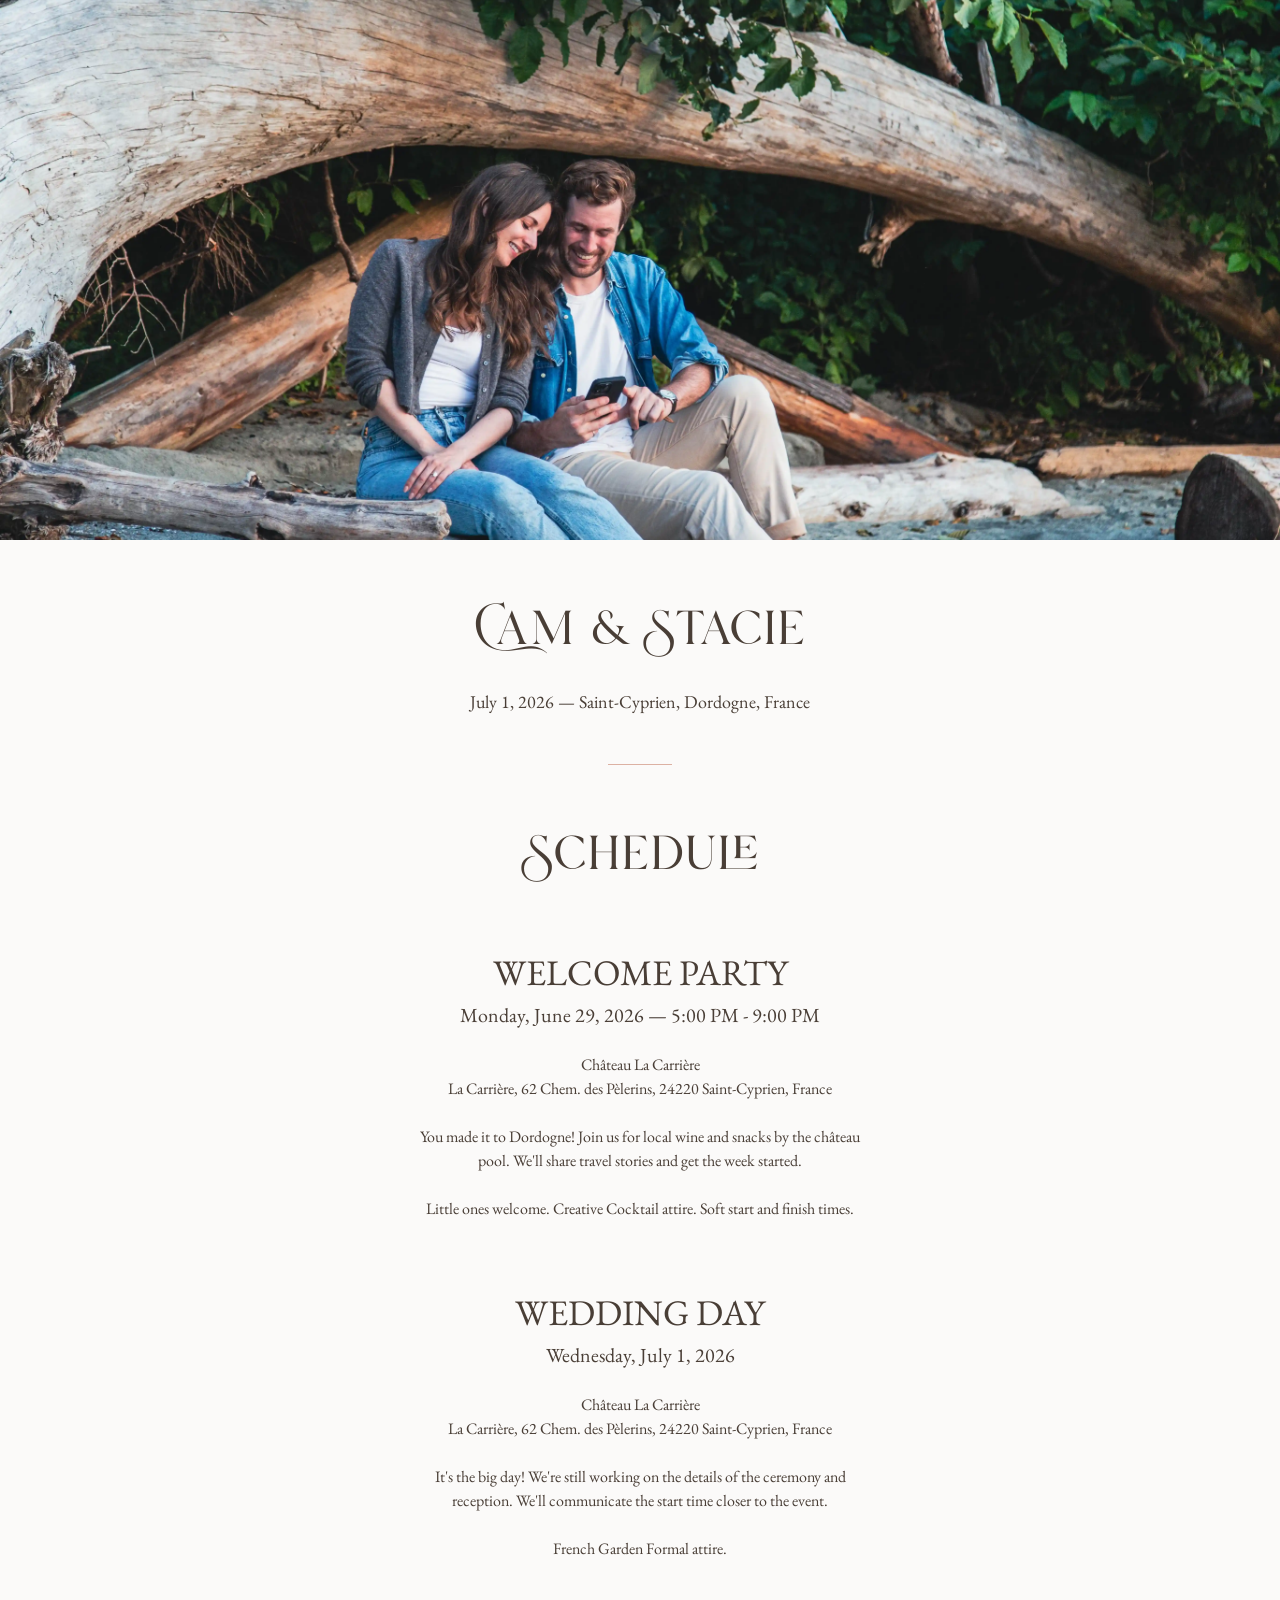
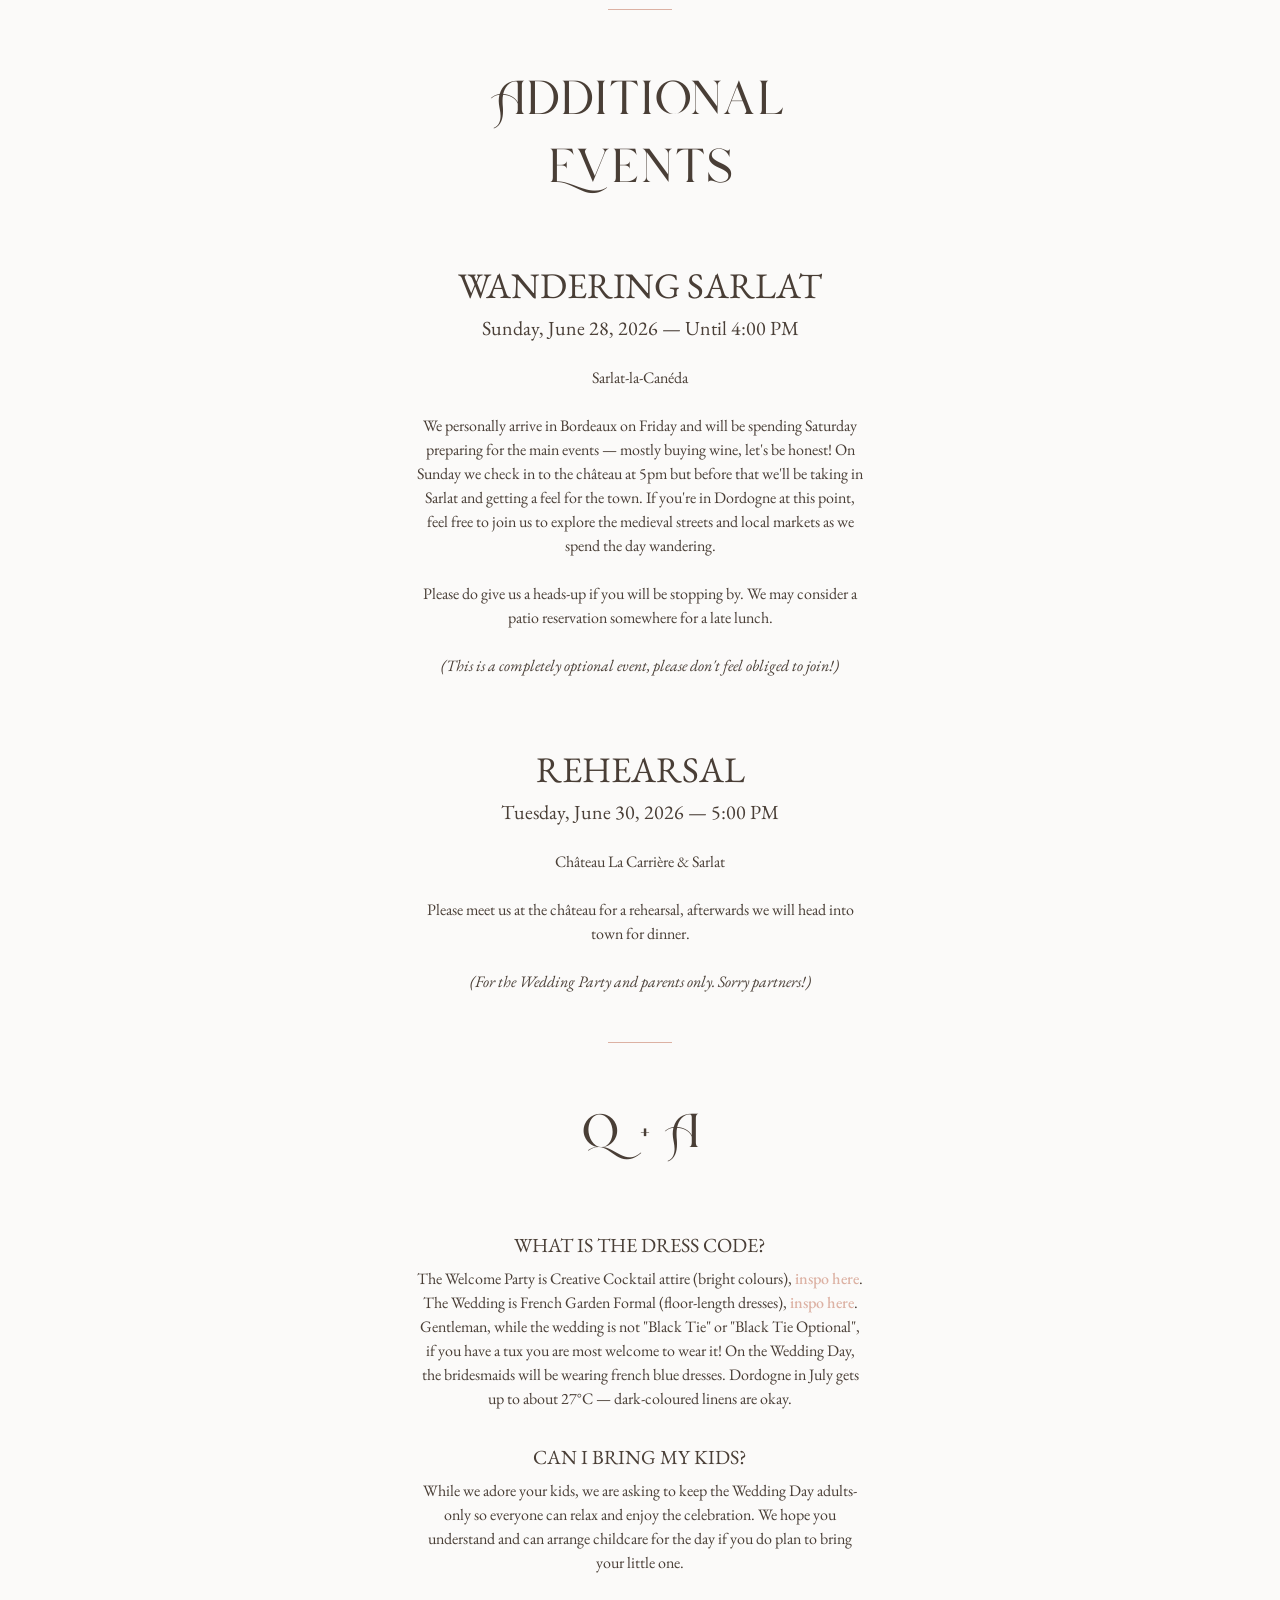
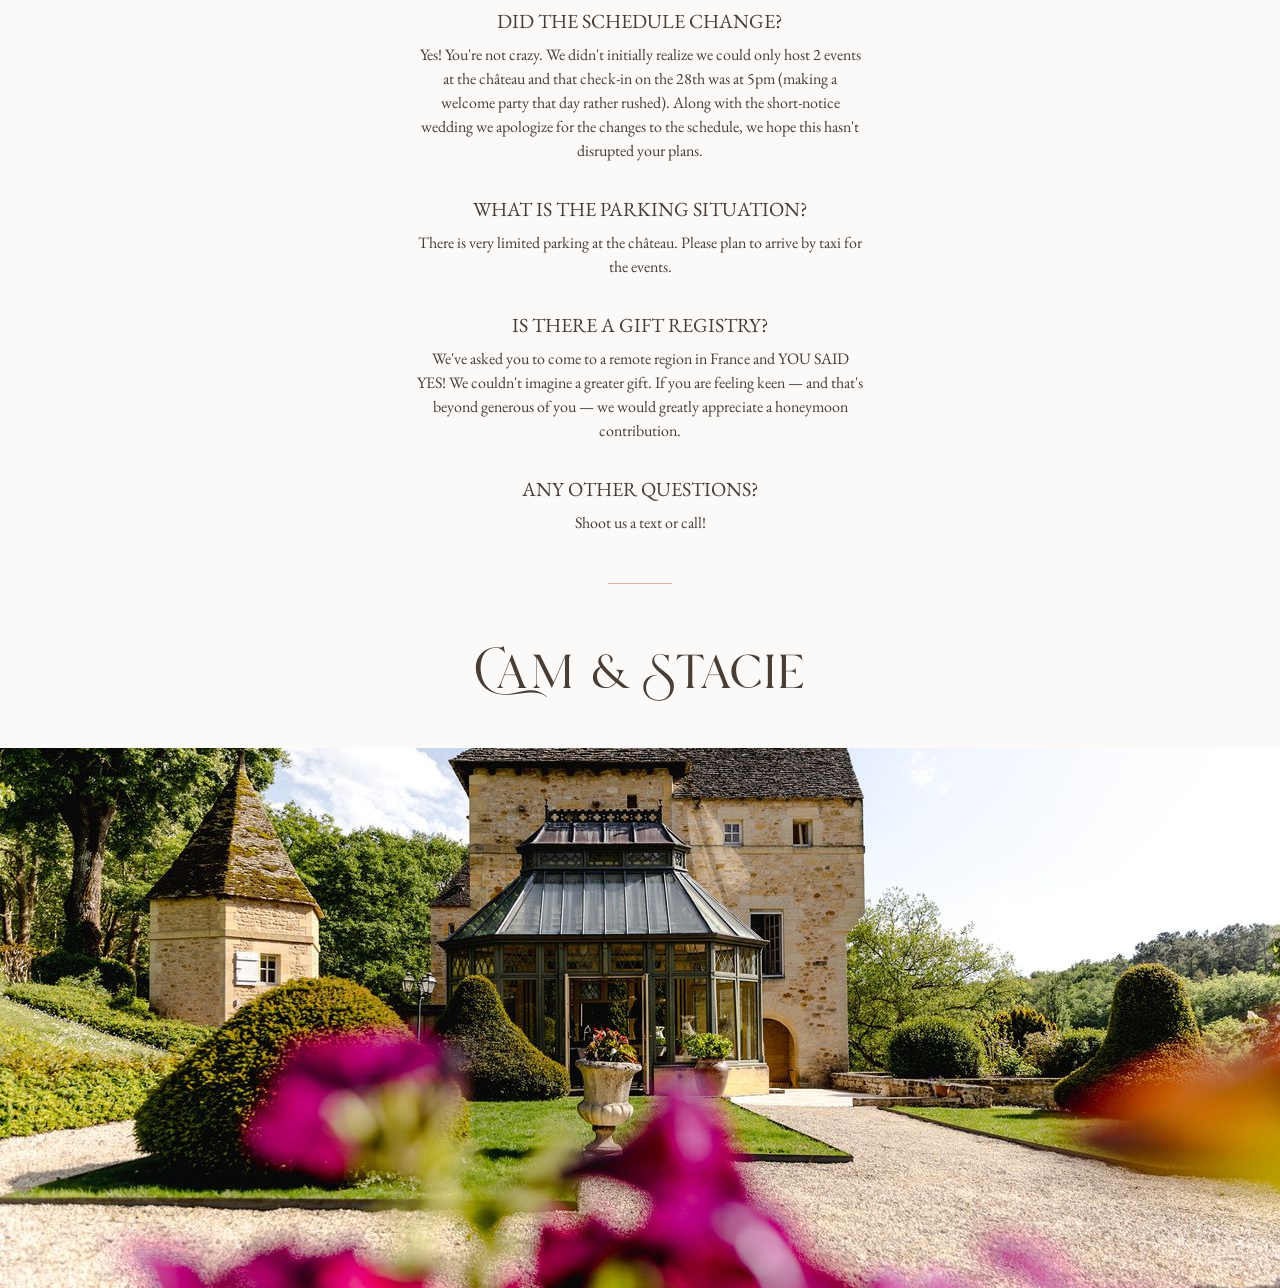
==== commit b01aa75c: "remove chateau link" ====
--- a/index.html
+++ b/index.html
@@ -145,9 +145,7 @@
       <section id="footer" class="py-12">
         <div class="container mx-auto px-8 max-w-lg">
           <div class="text-center">
-            <h2 class="heading-font text-7xl mb-12 text-foreground">Cam & Stacie</h2>
-            <p class="font-serif text-base">Specific Link For</p>
-            <p class="font-serif text-base"><a class="text-primary font-medium hover:underline" href="chateau">Château Guests Only</a></p>
+            <h2 class="heading-font text-7xl text-foreground">Cam & Stacie</h2>
           </div>
         </div>
       </section>
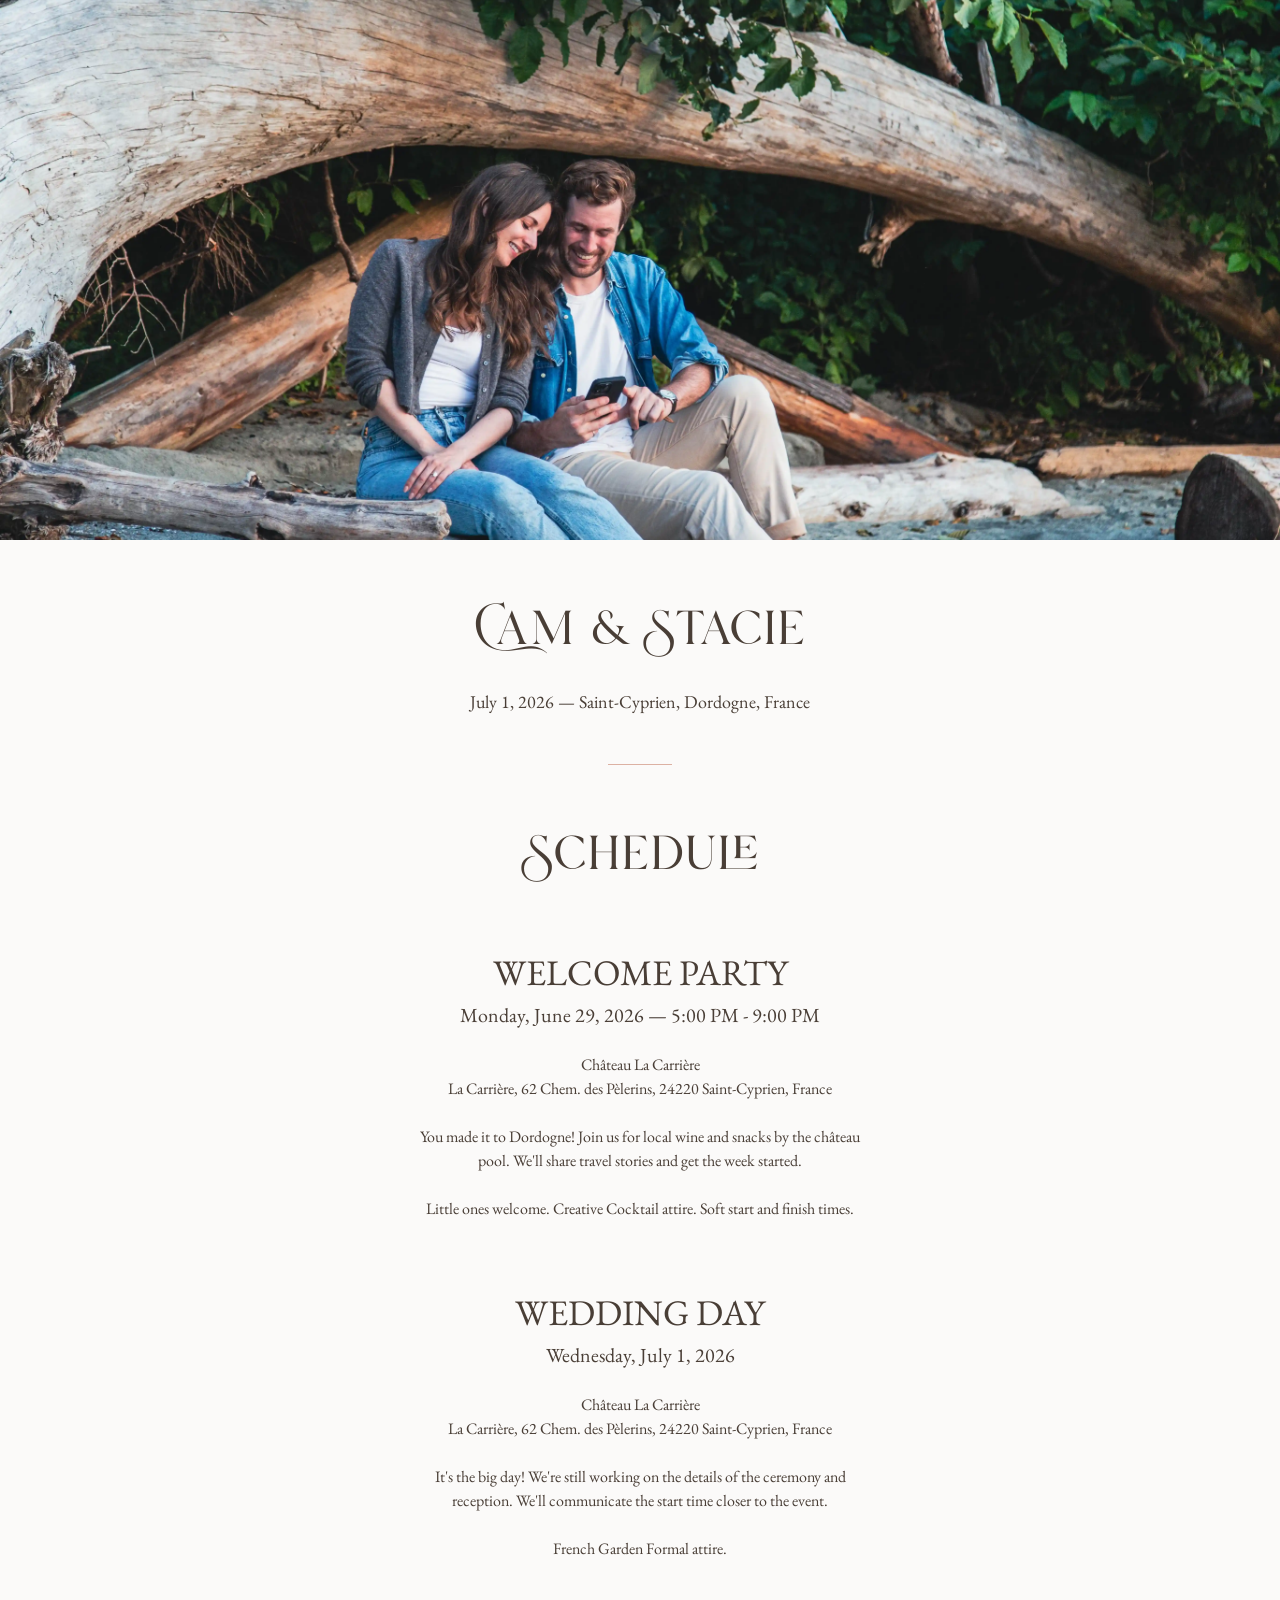
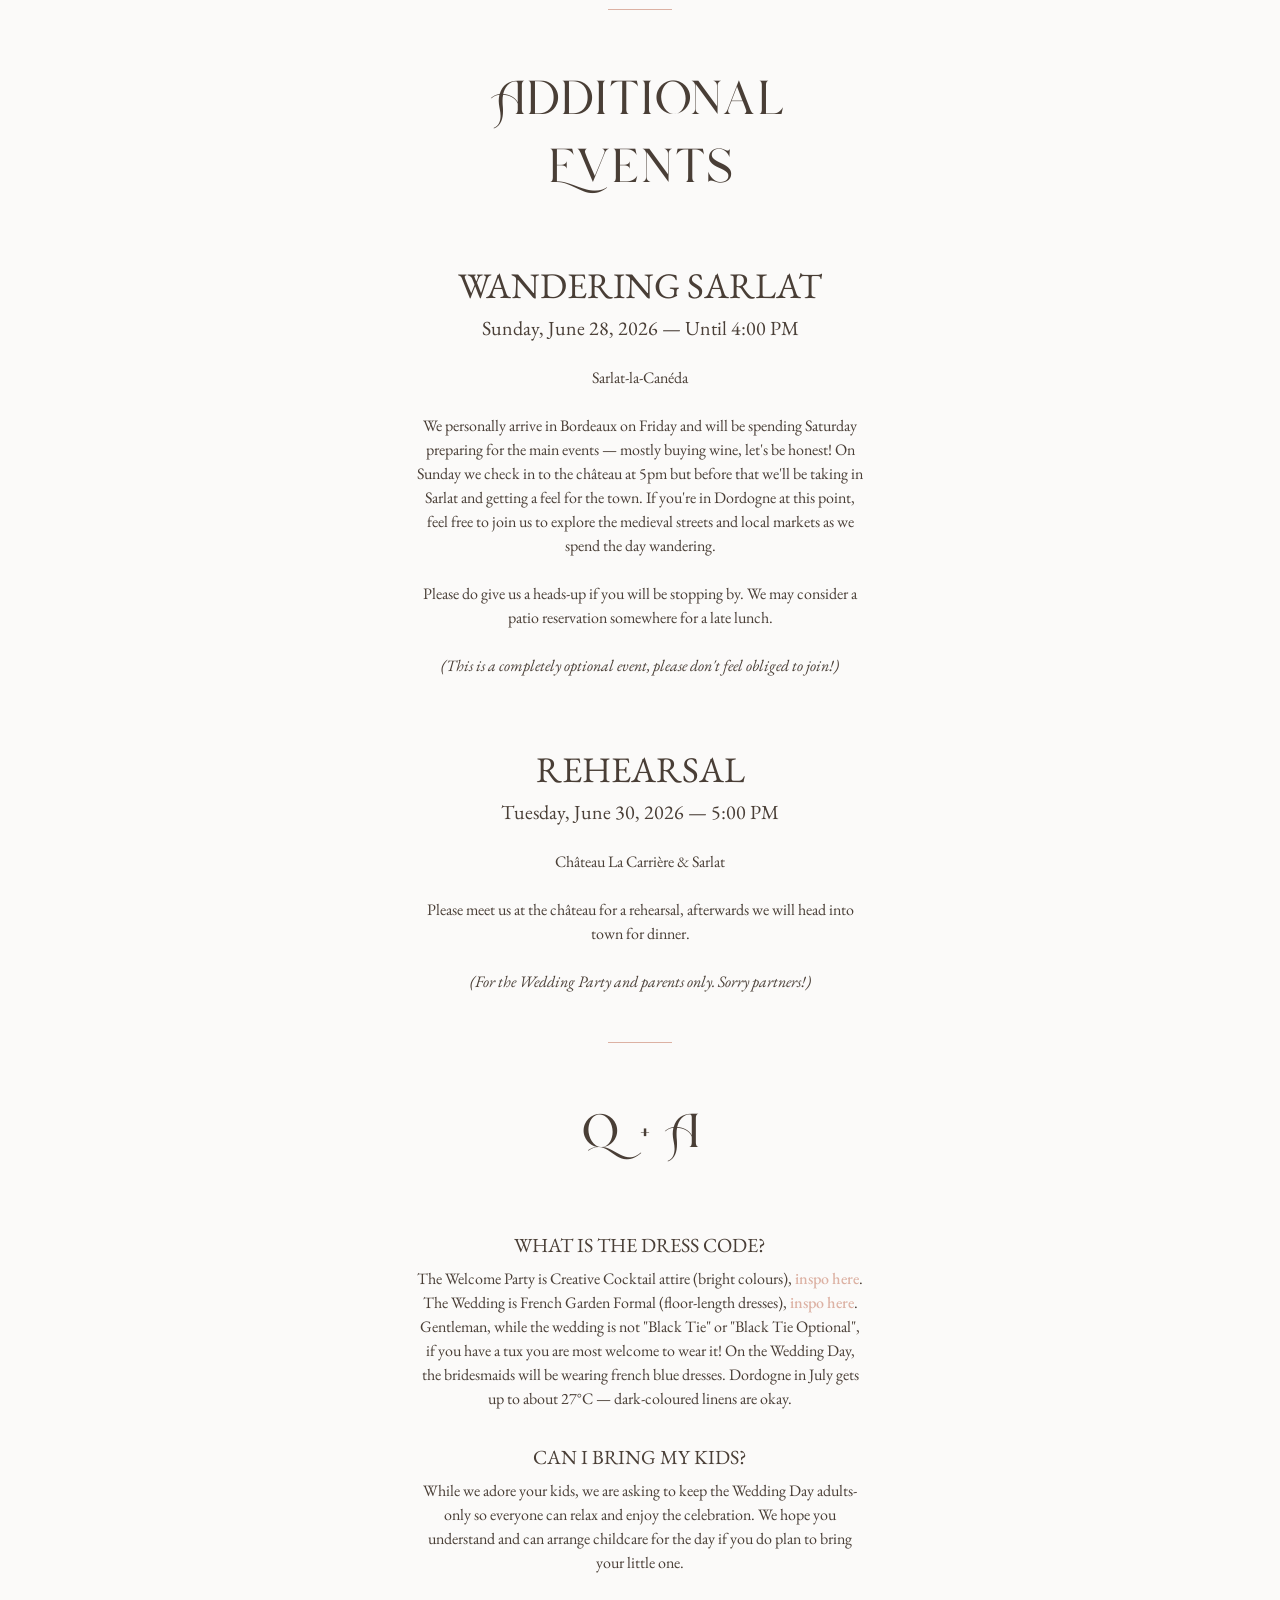
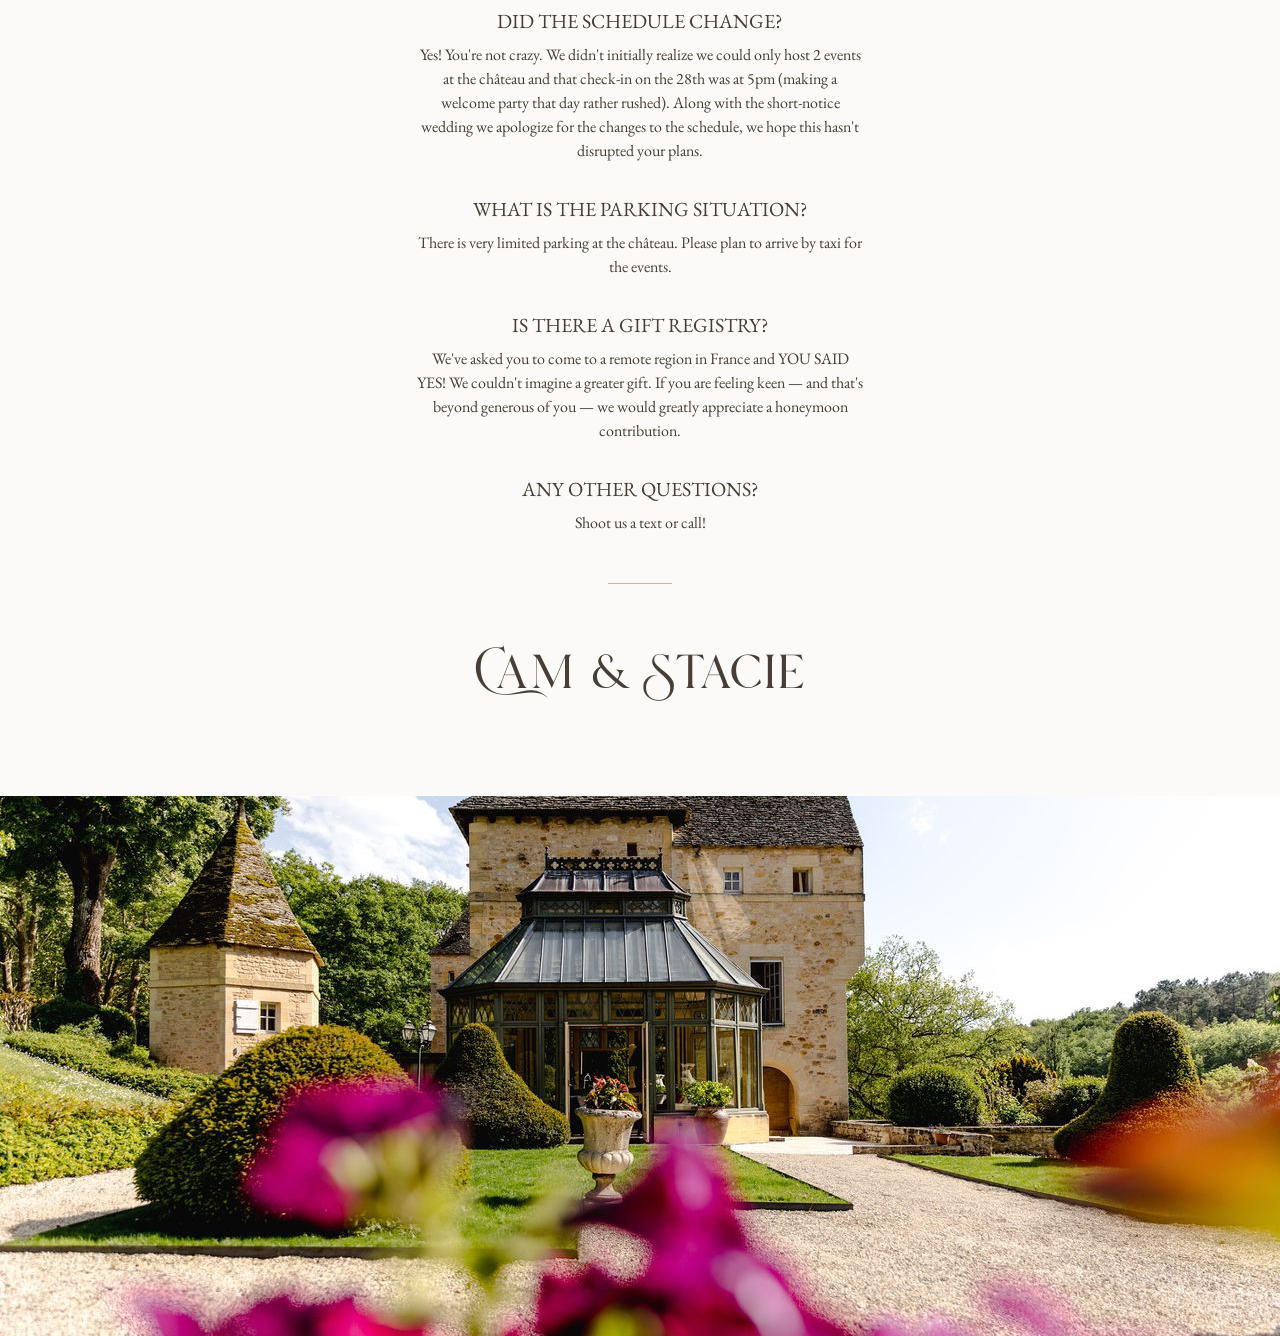
==== commit 8c5151f4: "footer" ====
--- a/index.html
+++ b/index.html
@@ -145,7 +145,7 @@
       <section id="footer" class="py-12">
         <div class="container mx-auto px-8 max-w-lg">
           <div class="text-center">
-            <h2 class="heading-font text-7xl text-foreground">Cam & Stacie</h2>
+            <h2 class="heading-font text-7xl mb-12 text-foreground">Cam & Stacie</h2>
           </div>
         </div>
       </section>
